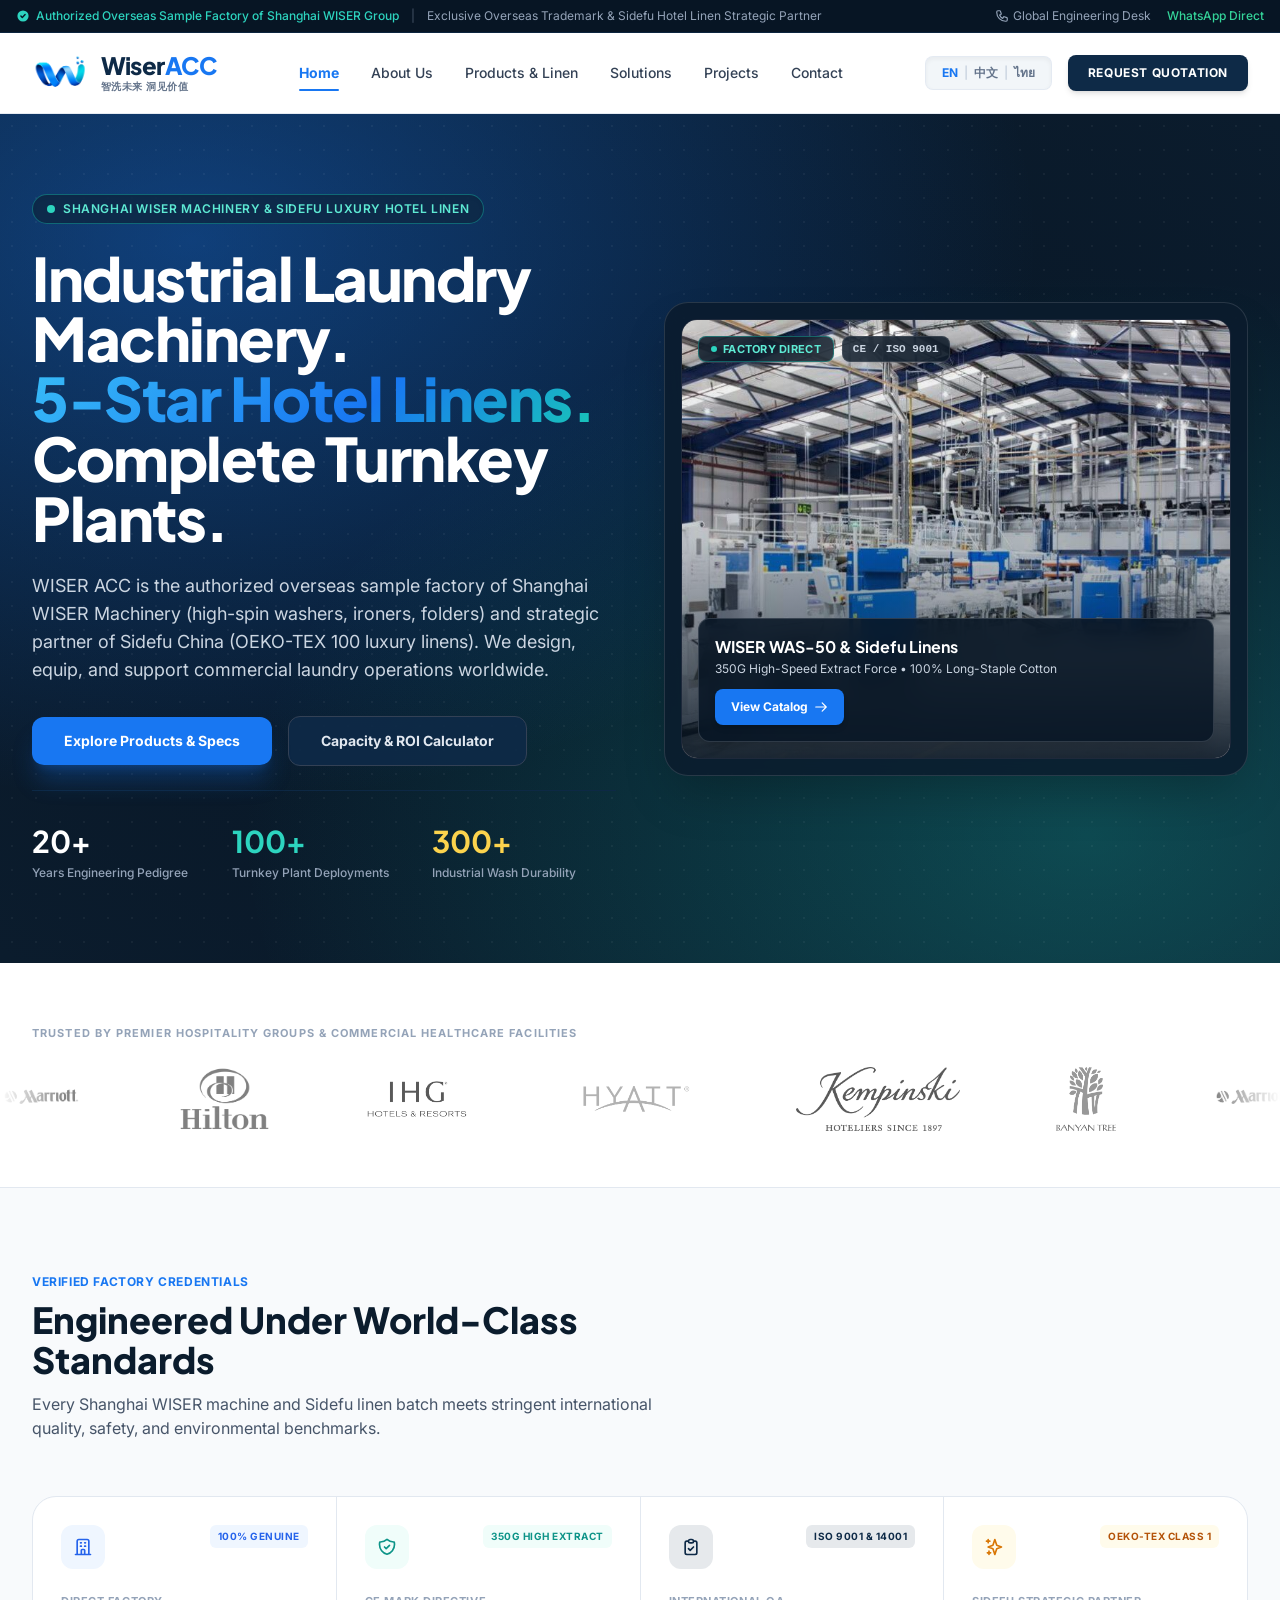
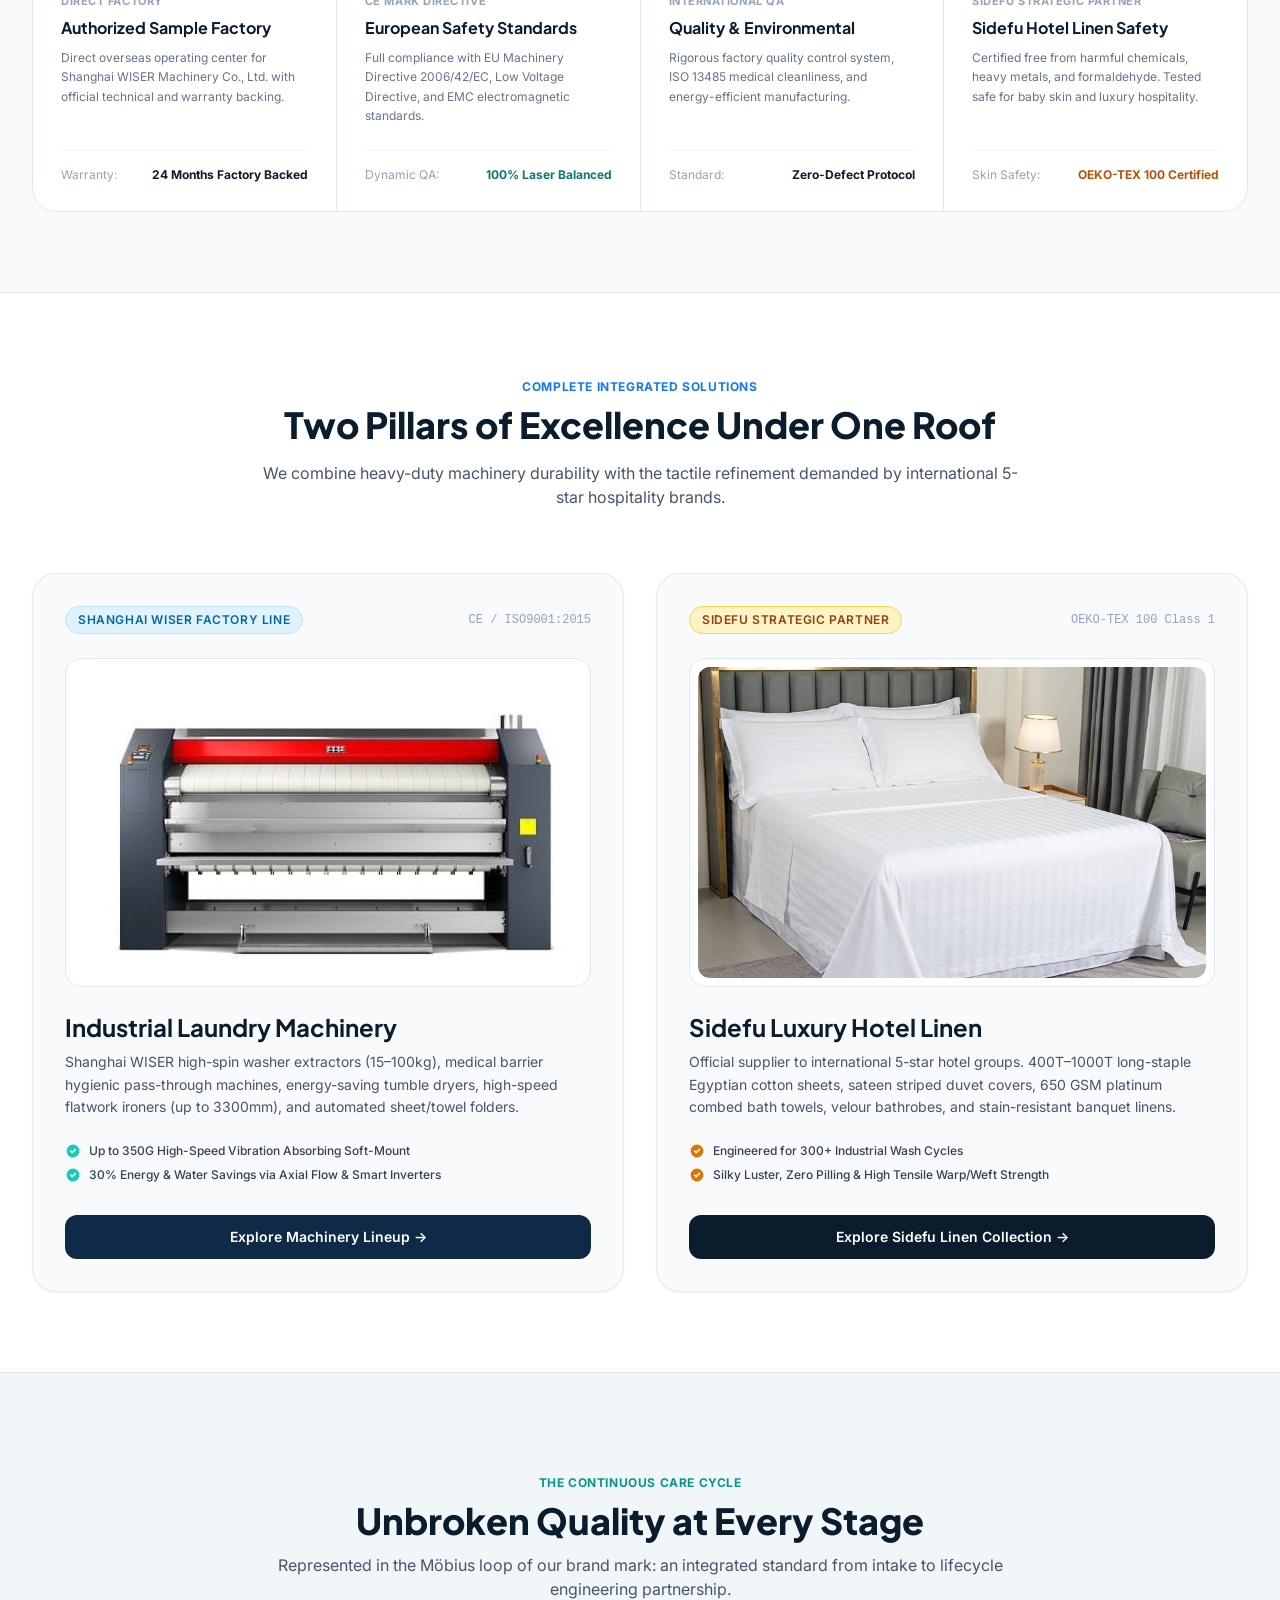
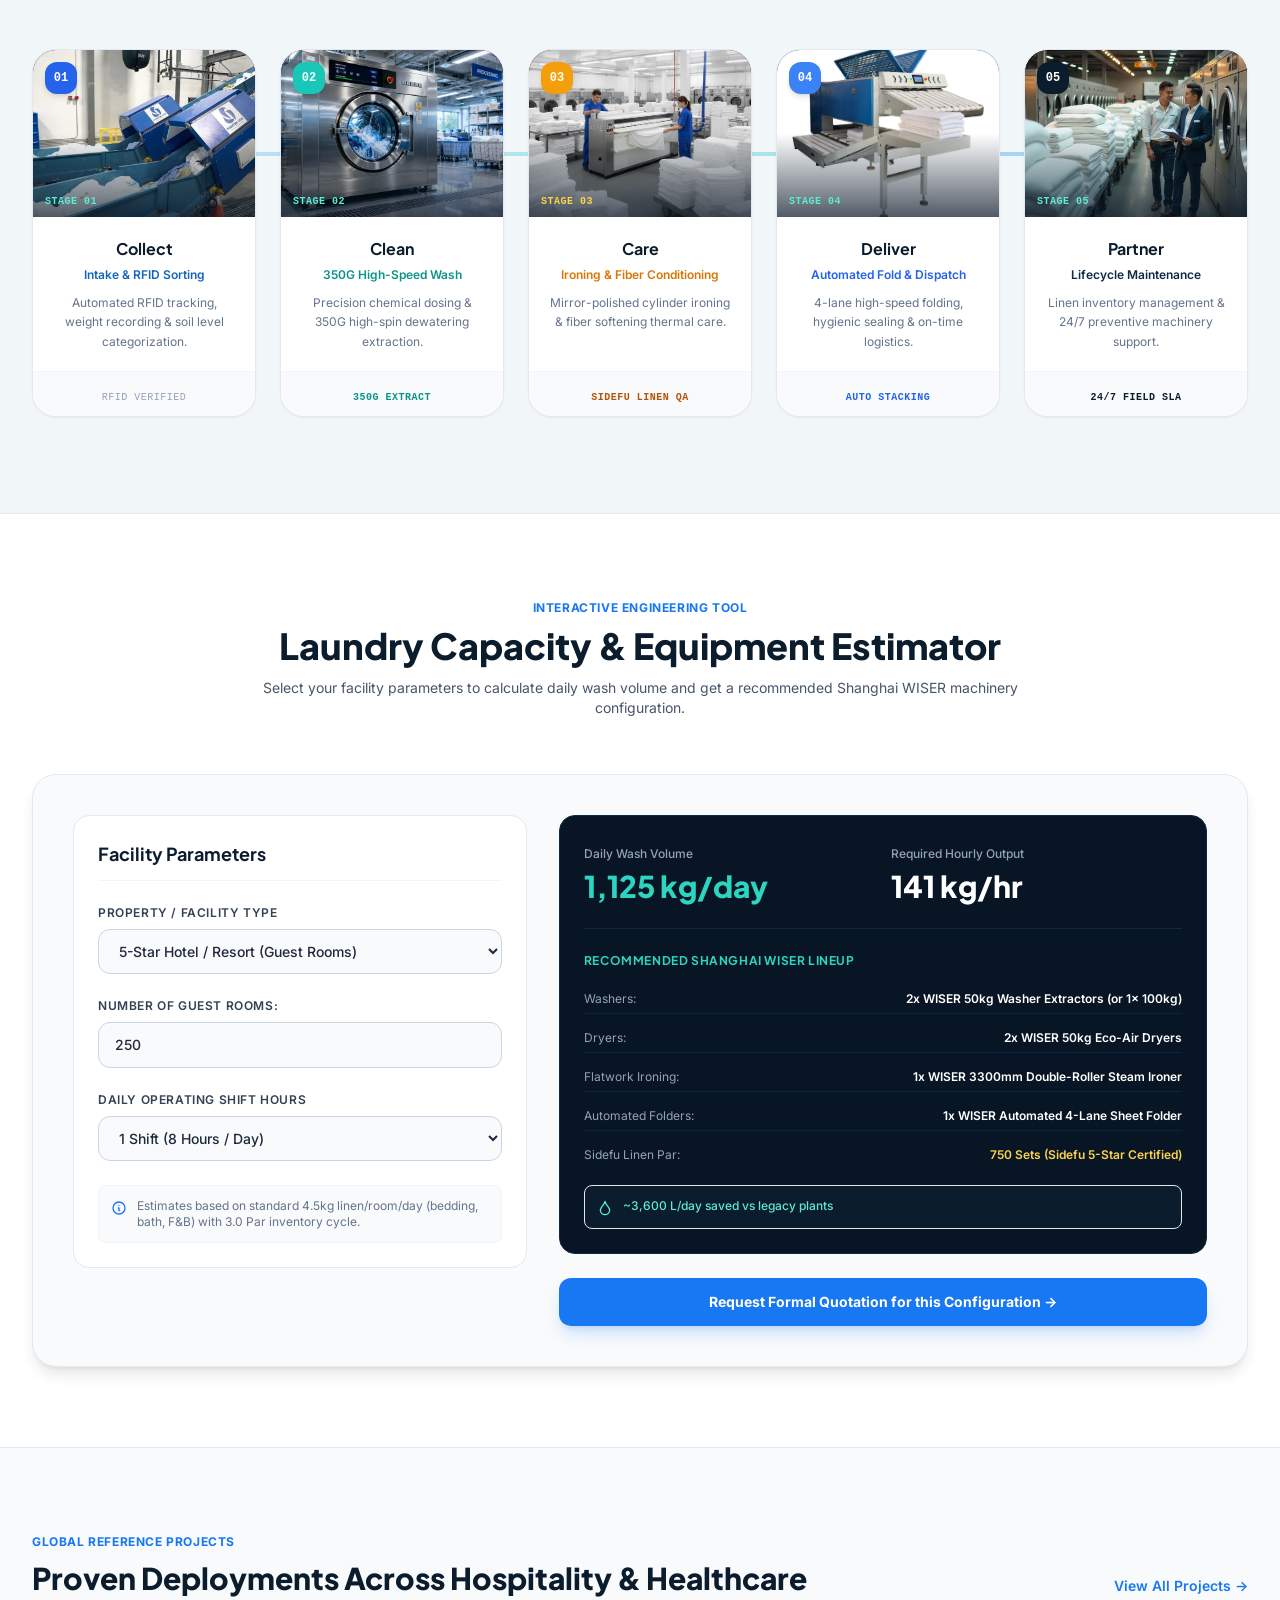
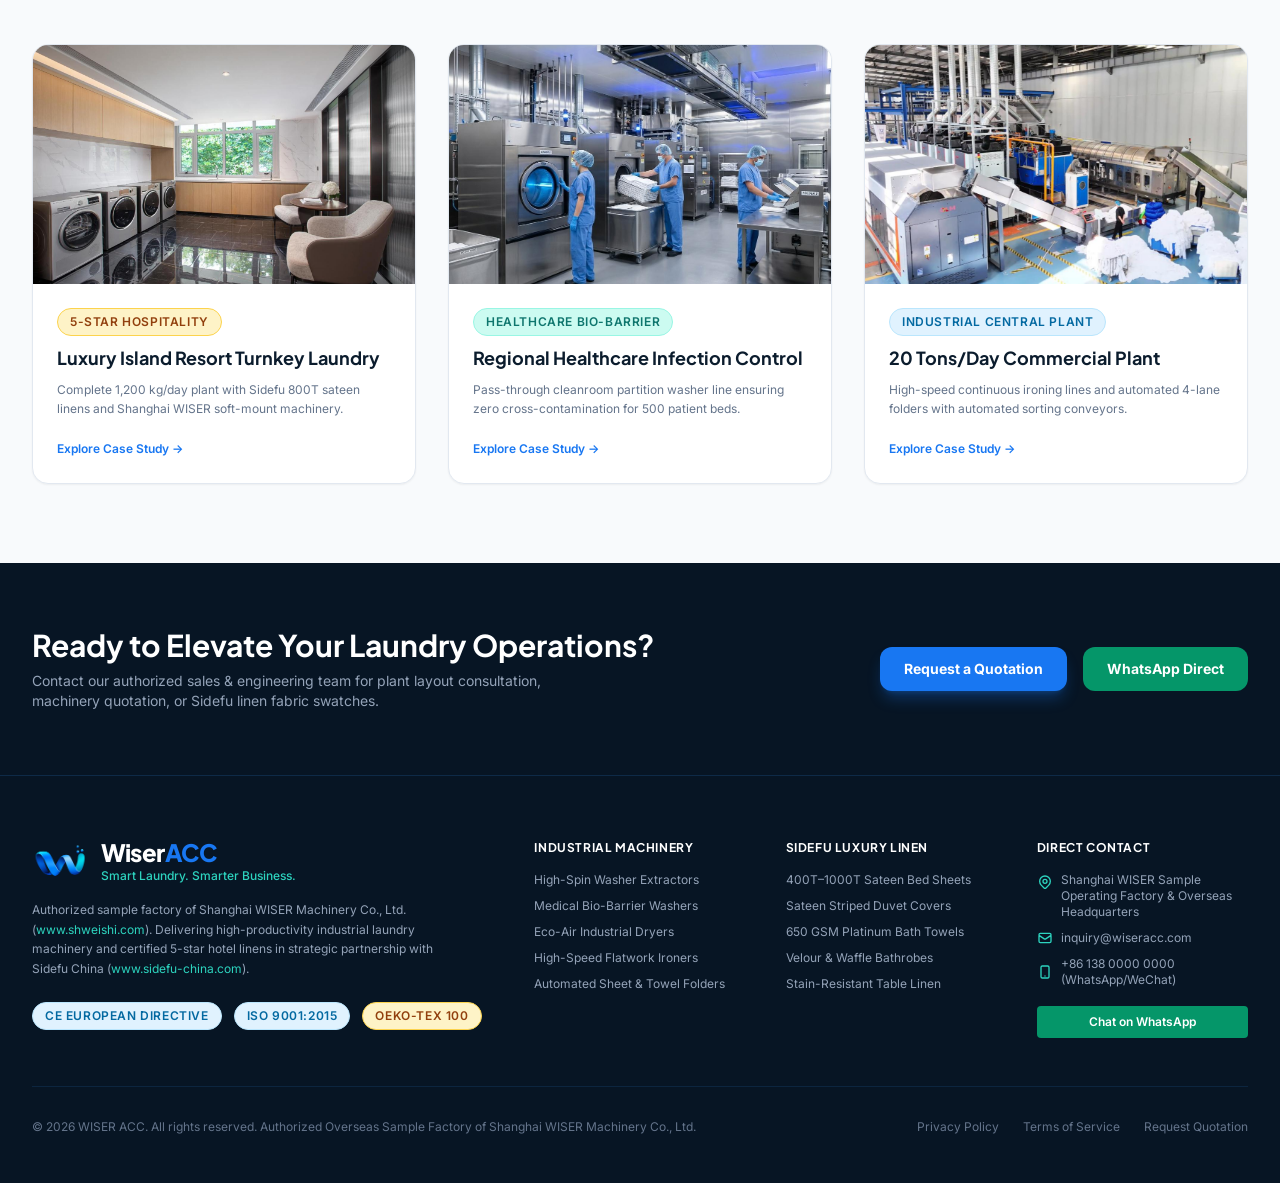
==== index.html @ 60522831 "feat: add complete multilingual translations (EN, ZH, TH) for Two Pillars of Excellence section" ====
<!DOCTYPE html>
<html lang="en" class="scroll-smooth">
<head>
  <meta charset="UTF-8">
  <meta name="viewport" content="width=device-width, initial-scale=1.0">
  <title>WISER ACC — Industrial Laundry Machinery & 5-Star Sidefu Hotel Linens</title>
  <meta name="description" content="WISER ACC is the authorized overseas sample factory of Shanghai WISER heavy-duty machinery and certified partner of Sidefu 5-star hotel linens. Turnkey plant design, OPL, and lifecycle engineering.">
  <link rel="canonical" href="https://wiseracc.com/">
  <link rel="alternate" hreflang="x-default" href="https://wiseracc.com/" />
  <link rel="alternate" hreflang="en" href="https://wiseracc.com/?lang=en" />
  <link rel="alternate" hreflang="zh" href="https://wiseracc.com/?lang=zh" />
  <link rel="alternate" hreflang="th" href="https://wiseracc.com/?lang=th" />
  <link rel="icon" type="image/png" href="assets/branding/logo-icon.png">
  
  <!-- Open Graph / Meta -->
  <meta property="og:title" content="WISER ACC — Industrial Laundry Machinery & 5-Star Sidefu Hotel Linens">
  <meta property="og:description" content="Authorized overseas sample factory of Shanghai WISER heavy-duty laundry machinery and certified partner of Sidefu 5-star hotel linens.">
  <meta property="og:image" content="assets/branding/logo.png">
  <meta property="og:type" content="website">
  <meta property="og:url" content="https://wiseracc.com/">

  <!-- JSON-LD Structured Data Schema -->
  <script type="application/ld+json">
  {
    "@context": "https://schema.org",
    "@graph": [
      {
        "@type": "Organization",
        "@id": "https://wiseracc.com/#organization",
        "name": "WISER ACC",
        "url": "https://wiseracc.com/",
        "logo": "https://wiseracc.com/assets/branding/logo.png",
        "description": "Authorized overseas sample factory of Shanghai WISER industrial laundry machinery and certified partner for Sidefu 5-star hotel linens.",
        "brand": [
          {
            "@type": "Brand",
            "name": "Shanghai WISER Machinery",
            "url": "http://www.shweishi.com"
          },
          {
            "@type": "Brand",
            "name": "Sidefu Hotel Linen",
            "url": "https://www.sidefu-china.com"
          }
        ],
        "contactPoint": {
          "@type": "ContactPoint",
          "telephone": "+86-138-0000-0000",
          "contactType": "Sales & Engineering Support",
          "email": "inquiry@wiseracc.com"
        }
      },
      {
        "@type": "WebSite",
        "@id": "https://wiseracc.com/#website",
        "url": "https://wiseracc.com/",
        "name": "WISER ACC",
        "publisher": {
          "@id": "https://wiseracc.com/#organization"
        }
      }
    ]
  }
  </script>

  <!-- Google Fonts Preconnect & Stylesheet -->
  <link rel="preconnect" href="https://fonts.googleapis.com">
  <link rel="preconnect" href="https://fonts.gstatic.com" crossorigin>
  <link href="https://fonts.googleapis.com/css2?family=Inter:wght@300;400;500;600;700&family=Plus+Jakarta+Sans:wght@500;600;700;800&display=swap" rel="stylesheet">

  <!-- Production Compiled Tailwind CSS & Custom Styles -->
  <link rel="stylesheet" href="assets/css/tailwind.min.css?v=2">
  <link rel="stylesheet" href="assets/css/style.css?v=2">
</head>
<body class="bg-slate-50 text-slate-900 font-body antialiased flex flex-col min-h-screen">

  <!-- Top Trust & Authorization Banner -->
  <div class="bg-navy-950 text-slate-300 text-xs py-2 px-4 border-b border-navy-800/80">
    <div class="max-w-7xl mx-auto flex flex-wrap justify-between items-center gap-2">
      <div class="flex items-center gap-3">
        <span class="inline-flex items-center gap-1.5 text-teal-400 font-medium">
          <svg class="w-3.5 h-3.5" fill="currentColor" viewBox="0 0 20 20"><path fill-rule="evenodd" d="M10 18a8 8 0 100-16 8 8 0 000 16zm3.707-9.293a1 1 0 00-1.414-1.414L9 10.586 7.707 9.293a1 1 0 00-1.414 1.414l2 2a1 1 0 001.414 0l4-4z" clip-rule="evenodd"/></svg>
          <span data-i18n="topBanner.auth">Authorized Overseas Sample Factory of Shanghai WISER Group</span>
        </span>
        <span class="hidden md:inline text-slate-600">|</span>
        <span class="hidden md:inline text-slate-400"><span data-i18n="topBanner.partner">Exclusive Overseas Trademark &amp; Sidefu Hotel Linen Strategic Partner</span></span>
      </div>
      <div class="flex items-center gap-4 text-slate-400">
        <a href="tel:+8613800000000" class="hover:text-teal-400 transition-colors flex items-center gap-1">
          <svg class="w-3.5 h-3.5" fill="none" stroke="currentColor" viewBox="0 0 24 24"><path stroke-linecap="round" stroke-linejoin="round" stroke-width="2" d="M3 5a2 2 0 012-2h3.28a1 1 0 01.948.684l1.498 4.493a1 1 0 01-.502 1.21l-2.257 1.13a11.042 11.042 0 005.516 5.516l1.13-2.257a1 1 0 011.21-.502l4.493 1.498a1 1 0 01.684.949V19a2 2 0 01-2 2h-1C9.716 21 3 14.284 3 6V5z"/></svg>
          <span data-i18n="topBanner.engineeringDesk">Global Engineering Desk</span>
        </a>
        <a href="javascript:void(0)" onclick="openWhatsAppQuote()" class="hover:text-emerald-400 transition-colors font-medium flex items-center gap-1 text-emerald-400">
          <span data-i18n="topBanner.whatsAppDirect">WhatsApp Direct</span>
        </a>
      </div>
    </div>
  </div>

  <!-- Main Navigation Bar -->
  <header id="main-header" class="sticky top-0 z-40 transition-all duration-300 glass-nav">
    <div class="max-w-7xl mx-auto px-4 sm:px-6 lg:px-8">
      <div class="flex justify-between items-center h-20">
        <!-- Logo -->
        <a href="index.html" class="flex items-center gap-3 group">
          <img src="assets/branding/logo-icon.png" alt="WISER ACC Logo Mark" decoding="async" class="h-10 w-auto transform group-hover:scale-105 transition-transform" />
          <div class="flex flex-col">
            <span class="font-display font-extrabold text-2xl tracking-tight text-navy-800 leading-none">Wiser<span class="text-ocean-500">ACC</span></span>
            <span class="text-[10px] tracking-wider uppercase text-slate-500 font-semibold mt-0.5">智洗未来 洞见价值</span>
          </div>
        </a>

        <!-- Desktop Menu -->
        <nav class="hidden md:flex items-center gap-8 text-sm font-medium text-slate-700">
          <a href="index.html" data-i18n="nav.home" class="nav-link transition-colors hover:text-ocean-500 text-ocean-500 font-bold">Home</a>
          <a href="about.html" data-i18n="nav.about" class="nav-link transition-colors hover:text-ocean-500">About Us</a>
          <a href="products.html" data-i18n="nav.products" class="nav-link transition-colors hover:text-ocean-500">Products &amp; Linen</a>
          <a href="solutions.html" data-i18n="nav.solutions" class="nav-link transition-colors hover:text-ocean-500">Solutions</a>
          <a href="projects.html" data-i18n="nav.projects" class="nav-link transition-colors hover:text-ocean-500">Projects</a>
          <a href="contact.html" data-i18n="nav.contact" class="nav-link transition-colors hover:text-ocean-500">Contact</a>
        </nav>

        <!-- Language Switcher & CTA Action -->
        <div class="hidden lg:flex items-center gap-4">
          <!-- Clean Language Switcher: EN | 中文 | ไทย -->
          <div class="inline-flex items-center text-xs font-semibold bg-slate-100/90 rounded-lg px-2.5 py-1.5 border border-slate-200/80 shadow-inner">
            <button type="button" class="lang-btn px-1.5 py-0.5 rounded transition-colors text-ocean-500 font-bold active-lang" data-lang="en">EN</button>
            <span class="text-slate-300">|</span>
            <button type="button" class="lang-btn px-1.5 py-0.5 rounded transition-colors text-slate-500 hover:text-slate-900" data-lang="zh">中文</button>
            <span class="text-slate-300">|</span>
            <button type="button" class="lang-btn px-1.5 py-0.5 rounded transition-colors text-slate-500 hover:text-slate-900" data-lang="th">ไทย</button>
          </div>

          <a href="contact.html" data-i18n="nav.getQuotation" class="py-2.5 px-5 bg-navy-800 hover:bg-ocean-500 text-white rounded-lg text-xs font-bold uppercase tracking-wider shadow-md hover:shadow-lg transition-all duration-200">
            Request Quotation
          </a>
        </div>

        <!-- Mobile Menu Hamburger Button -->
        <button id="mobile-menu-btn" class="md:hidden p-2 rounded-lg text-slate-700 hover:bg-slate-100" aria-label="Open navigation menu" aria-expanded="false" aria-controls="mobile-menu">
          <svg class="w-6 h-6" fill="none" stroke="currentColor" viewBox="0 0 24 24"><path stroke-linecap="round" stroke-linejoin="round" stroke-width="2" d="M4 6h16M4 12h16M4 18h16"/></svg>
        </button>
      </div>
    </div>

    <!-- Mobile Drawer Menu -->
    <div id="mobile-menu" class="hidden md:hidden bg-white border-b border-slate-200 px-4 pt-3 pb-6 space-y-3 shadow-xl">
      <!-- Mobile Language Switcher -->
      <div class="flex items-center justify-between pb-3 border-b border-slate-100">
        <span class="text-xs font-semibold text-slate-500">Language / 语言 / ภาษา</span>
        <div class="inline-flex items-center text-xs font-semibold bg-slate-100 rounded-lg px-2.5 py-1 border border-slate-200">
          <button type="button" class="lang-btn px-1.5 py-0.5 text-ocean-500 font-bold active-lang" data-lang="en">EN</button>
          <span class="text-slate-300">|</span>
          <button type="button" class="lang-btn px-1.5 py-0.5 text-slate-500 hover:text-slate-900" data-lang="zh">中文</button>
          <span class="text-slate-300">|</span>
          <button type="button" class="lang-btn px-1.5 py-0.5 text-slate-500 hover:text-slate-900" data-lang="th">ไทย</button>
        </div>
      </div>

      <a href="index.html" data-i18n="nav.home" class="block py-2 text-base font-medium text-ocean-500 font-bold">Home</a>
      <a href="about.html" data-i18n="nav.about" class="block py-2 text-base font-medium text-slate-800 hover:text-ocean-500">About Us</a>
      <a href="products.html" data-i18n="nav.products" class="block py-2 text-base font-medium text-slate-800 hover:text-ocean-500">Products &amp; Linen</a>
      <a href="solutions.html" data-i18n="nav.solutions" class="block py-2 text-base font-medium text-slate-800 hover:text-ocean-500">Solutions</a>
      <a href="projects.html" data-i18n="nav.projects" class="block py-2 text-base font-medium text-slate-800 hover:text-ocean-500">Projects</a>
      <a href="contact.html" data-i18n="nav.contact" class="block py-2 text-base font-medium text-slate-800 hover:text-ocean-500">Contact</a>
      <div class="pt-4 border-t border-slate-100">
        <a href="contact.html" data-i18n="nav.instantQuote" class="block text-center w-full py-3 bg-ocean-500 text-white font-semibold rounded-lg text-sm">
          Get Instant Quotation
        </a>
      </div>
    </div>
  </header>

  <!-- HERO SECTION: 3-Second Brand Clarity & Value Proposition -->
  <section class="relative hero-mesh text-white overflow-hidden py-20 lg:py-26">
    <div class="absolute inset-0 hero-pattern opacity-60"></div>
    <div class="max-w-7xl mx-auto px-4 sm:px-6 lg:px-8 relative z-10">
      <div class="grid lg:grid-cols-12 gap-12 items-center">
        
        <!-- Left Content Column -->
        <div class="lg:col-span-6 space-y-6">
          <div class="inline-flex items-center gap-2 px-3.5 py-1.5 rounded-full bg-navy-800/90 border border-teal-500/40 text-teal-300 text-xs font-semibold tracking-wider uppercase shadow-inner">
            <span class="w-2 h-2 rounded-full bg-teal-400 animate-pulse"></span>
            <span data-i18n="hero.badge">Shanghai WISER Machinery &amp; Sidefu Luxury Hotel Linen</span>
          </div>
          
          <h1 class="font-display font-extrabold text-4xl sm:text-5xl lg:text-6xl tracking-tight leading-[1.12]">
            <span data-i18n="hero.titleLine1">Industrial Laundry Machinery.</span> <br/>
            <span class="blue-gradient-text" data-i18n="hero.titleLine2">5-Star Hotel Linens.</span> <br/>
            <span data-i18n="hero.titleLine3">Complete Turnkey Plants.</span>
          </h1>

          <p class="text-base sm:text-lg text-slate-300 max-w-2xl leading-relaxed" data-i18n="hero.description">
            We run <strong class="text-white">Shanghai WISER's</strong> authorized overseas sample factory — the same high-spin washers, ironers and folders coming off their production line — and work directly with <strong class="text-white">Sidefu China</strong> on the linens that dress the rooms above them. One team, one point of contact, from the machine room to the guest floor.
          </p>

          <!-- CTAs -->
          <div class="flex flex-wrap items-center gap-4 pt-2">
            <a href="products.html" data-i18n="hero.ctaExplore" class="py-3.5 px-8 bg-ocean-500 hover:bg-ocean-600 text-white font-bold rounded-xl text-sm shadow-xl shadow-ocean-500/25 transition-all transform hover:-translate-y-0.5">
              Explore Products &amp; Specs
            </a>
            <a href="#calculator-section" data-i18n="hero.ctaCalculator" class="py-3.5 px-8 bg-navy-800/90 hover:bg-navy-800 text-slate-200 border border-slate-700 font-bold rounded-xl text-sm transition-all hover:border-slate-500">
              Capacity &amp; ROI Calculator
            </a>
          </div>

          <!-- Verified Key Stats Grid -->
          <div class="grid grid-cols-3 gap-4 pt-8 border-t border-navy-800/90">
            <div>
              <span class="block font-display font-bold text-2xl lg:text-3xl text-white">20+</span>
              <span class="text-xs text-slate-400 font-medium" data-i18n="hero.statYears">Years Engineering Pedigree</span>
            </div>
            <div>
              <span class="block font-display font-bold text-2xl lg:text-3xl text-teal-400">100+</span>
              <span class="text-xs text-slate-400 font-medium" data-i18n="hero.statDeployments">Turnkey Plant Deployments</span>
            </div>
            <div>
              <span class="block font-display font-bold text-2xl lg:text-3xl text-amber-300">300+</span>
              <span class="text-xs text-slate-400 font-medium" data-i18n="hero.statDurability">Industrial Wash Durability</span>
            </div>
          </div>
        </div>

        <!-- Hero Large Image Showcase Column -->
        <div class="lg:col-span-6 relative">
          <div class="glass-card-dark rounded-3xl p-3 sm:p-4 border border-slate-700/80 shadow-2xl relative">
            <div class="relative w-full aspect-[16/11] lg:min-h-[440px] rounded-2xl overflow-hidden bg-slate-900 border border-slate-800 group">
              <img src="assets/images/real/Hero_Images.jpg" alt="Shanghai WISER Industrial Factory Equipment" loading="eager" decoding="async" class="w-full h-full object-cover transform group-hover:scale-105 transition-transform duration-700" />
              
              <!-- Ambient Gradient Overlay -->
              <div class="absolute inset-0 bg-gradient-to-t from-navy-950/90 via-navy-950/20 to-transparent"></div>

              <!-- Top Badges Floating Over Image -->
              <div class="absolute top-4 left-4 flex items-center gap-2">
                <span class="inline-flex items-center gap-1.5 px-3 py-1 bg-navy-950/80 backdrop-blur-md border border-teal-500/40 text-teal-300 rounded-lg text-[11px] font-bold tracking-wide uppercase shadow-lg">
                  <span class="w-1.5 h-1.5 rounded-full bg-teal-400 animate-pulse"></span>
                  <span data-i18n="hero.floatingFactory">Factory Direct</span>
                </span>
                <span class="px-2.5 py-1 bg-navy-950/80 backdrop-blur-md border border-white/10 text-slate-300 rounded-lg text-[11px] font-mono font-semibold shadow-lg" data-i18n="hero.floatingCe">
                  CE / ISO 9001
                </span>
              </div>

              <!-- Bottom Info Bar Layered Inside Image Container -->
              <div class="absolute bottom-4 left-4 right-4 flex flex-wrap justify-between items-center gap-3 bg-navy-950/85 backdrop-blur-md p-4 rounded-xl border border-white/15 shadow-xl">
                <div>
                  <h3 class="text-white font-bold text-base font-display" data-i18n="hero.cardTitle">WISER WAS-50 &amp; Sidefu Linens</h3>
                  <p class="text-xs text-slate-300 mt-0.5" data-i18n="hero.cardSubtitle">350G High-Speed Extract Force • 100% Long-Staple Cotton</p>
                </div>
                <a href="products.html" class="py-2.5 px-4 bg-ocean-500 hover:bg-ocean-600 text-white rounded-lg text-xs font-bold transition-all shadow-md flex items-center gap-1.5">
                  <span data-i18n="hero.cardCta">View Catalog</span>
                  <svg class="w-3.5 h-3.5" fill="none" stroke="currentColor" viewBox="0 0 24 24"><path stroke-linecap="round" stroke-linejoin="round" stroke-width="2" d="M14 5l7 7m0 0l-7 7m7-7H3"/></svg>
                </a>
              </div>
            </div>
          </div>
        </div>

      </div>
    </div>
  </section>

  <!-- TRUST WALL: 5-STAR HOSPITALITY & COMMERCIAL CLIENTS -->
  <section class="py-14 bg-white border-b border-slate-200">
    <div class="max-w-7xl mx-auto px-4 sm:px-6 lg:px-8 mb-6">
      <span class="text-[11px] font-bold uppercase tracking-widest text-slate-400" data-i18n="trust.clientWallTitle">Trusted by Premier Hospitality Groups &amp; Commercial Healthcare Facilities</span>
    </div>

    <!-- Full-bleed infinite marquee; content is duplicated once so translateX(-50%) loops seamlessly -->
    <div class="marquee-wrap">
      <div class="marquee-track gap-24 pr-24">
        <img src="assets/trust-by-logos/1e8f3b0d56facbc72890f2f651e9bd6f.png" alt="Marriott" class="client-logo-item h-14 sm:h-16 w-auto object-contain shrink-0" loading="lazy" decoding="async" />
        <img src="assets/trust-by-logos/e49a418b9219400aaea721ef4c027ff4.png" alt="Hilton" class="client-logo-item h-14 sm:h-16 w-auto object-contain shrink-0" loading="lazy" decoding="async" />
        <img src="assets/trust-by-logos/IHG-Logo.png" alt="IHG Hotels & Resorts" class="client-logo-item h-14 sm:h-16 w-auto object-contain shrink-0" loading="lazy" decoding="async" />
        <img src="assets/trust-by-logos/7a7bfe292db4842c8f93b9f7e0fa5513.png" alt="Hyatt" class="client-logo-item h-14 sm:h-16 w-auto object-contain shrink-0" loading="lazy" decoding="async" />
        <img src="assets/trust-by-logos/ba13c4f4744b797712aa326ace02c496.png" alt="Kempinski" class="client-logo-item h-14 sm:h-16 w-auto object-contain shrink-0" loading="lazy" decoding="async" />
        <img src="assets/trust-by-logos/banyan-tree-seeklogo.png" alt="Banyan Tree" class="client-logo-item h-14 sm:h-16 w-auto object-contain shrink-0" loading="lazy" decoding="async" />
        <img src="assets/trust-by-logos/1e8f3b0d56facbc72890f2f651e9bd6f.png" alt="" aria-hidden="true" class="client-logo-item h-14 sm:h-16 w-auto object-contain shrink-0" loading="lazy" decoding="async" />
        <img src="assets/trust-by-logos/e49a418b9219400aaea721ef4c027ff4.png" alt="" aria-hidden="true" class="client-logo-item h-14 sm:h-16 w-auto object-contain shrink-0" loading="lazy" decoding="async" />
        <img src="assets/trust-by-logos/IHG-Logo.png" alt="" aria-hidden="true" class="client-logo-item h-14 sm:h-16 w-auto object-contain shrink-0" loading="lazy" decoding="async" />
        <img src="assets/trust-by-logos/7a7bfe292db4842c8f93b9f7e0fa5513.png" alt="" aria-hidden="true" class="client-logo-item h-14 sm:h-16 w-auto object-contain shrink-0" loading="lazy" decoding="async" />
        <img src="assets/trust-by-logos/ba13c4f4744b797712aa326ace02c496.png" alt="" aria-hidden="true" class="client-logo-item h-14 sm:h-16 w-auto object-contain shrink-0" loading="lazy" decoding="async" />
        <img src="assets/trust-by-logos/banyan-tree-seeklogo.png" alt="" aria-hidden="true" class="client-logo-item h-14 sm:h-16 w-auto object-contain shrink-0" loading="lazy" decoding="async" />
      </div>
    </div>
  </section>

  <!-- FACTORY AUTHORIZATION & VERIFIED CERTIFICATIONS SECTION -->
  <section class="py-20 bg-slate-50 border-b border-slate-200">
    <div class="max-w-7xl mx-auto px-4 sm:px-6 lg:px-8">
      <div class="max-w-2xl mb-14 reveal">
        <span class="text-xs font-bold uppercase tracking-wider text-ocean-500" data-i18n="trust.credentialsTag">Verified Factory Credentials</span>
        <h2 class="text-3xl sm:text-4xl font-extrabold text-navy-900 mt-2 font-display" data-i18n="trust.credentialsTitle">Engineered Under World-Class Standards</h2>
        <p class="text-slate-600 mt-3 text-base" data-i18n="trust.credentialsDesc">Every Shanghai WISER machine and Sidefu linen batch meets stringent international quality, safety, and environmental benchmarks.</p>
      </div>

      <!-- Certification Datasheet Grid: hairline dividers instead of stacked card shadows -->
      <div class="grid sm:grid-cols-2 lg:grid-cols-4 gap-px bg-slate-200 border border-slate-200 rounded-3xl overflow-hidden reveal">

        <!-- Card 1: Authorized Sample Factory -->
        <div class="group bg-white p-7 hover:bg-white transition-colors flex flex-col">
          <div class="flex items-start justify-between mb-6">
            <div class="w-11 h-11 rounded-xl bg-blue-50 text-blue-600 flex items-center justify-center">
              <svg class="w-5 h-5" fill="none" stroke="currentColor" viewBox="0 0 24 24"><path stroke-linecap="round" stroke-linejoin="round" stroke-width="2" d="M19 21V5a2 2 0 00-2-2H7a2 2 0 00-2 2v16m14 0h2m-2 0h-5m-9 0H3m2 0h5M9 7h1m-1 4h1m4-4h1m-1 4h1m-5 10v-5a1 1 0 011-1h2a1 1 0 011 1v5m-4 0h4"/></svg>
            </div>
            <span class="text-[10px] font-bold uppercase tracking-wider text-blue-600 bg-blue-50 px-2 py-1 rounded-md" data-i18n="trust.card1Metric">100% Genuine</span>
          </div>
          <span class="text-[11px] font-bold uppercase tracking-wider text-slate-400 block mb-1.5" data-i18n="trust.card1Tag">Direct Factory</span>
          <h4 class="text-base font-bold text-navy-900 font-display mb-2" data-i18n="trust.card1Title">Authorized Sample Factory</h4>
          <p class="text-xs text-slate-500 leading-relaxed flex-1" data-i18n="trust.card1Desc"><span data-i18n="trust.card1Desc">Direct overseas operating center for Shanghai WISER Machinery Co., Ltd. with official technical and warranty backing.</span></p>
          <div class="mt-6 pt-4 border-t border-slate-100 flex items-center justify-between text-xs">
            <span class="text-slate-400" data-i18n="trust.card1FootLabel">Warranty:</span>
            <span class="font-bold text-navy-900" data-i18n="trust.card1FootVal">24 Months Factory Backed</span>
          </div>
        </div>

        <!-- Card 2: CE European Directive -->
        <div class="group bg-white p-7 hover:bg-white transition-colors flex flex-col">
          <div class="flex items-start justify-between mb-6">
            <div class="w-11 h-11 rounded-xl bg-teal-50 text-teal-600 flex items-center justify-center">
              <svg class="w-5 h-5" fill="none" stroke="currentColor" viewBox="0 0 24 24"><path stroke-linecap="round" stroke-linejoin="round" stroke-width="2" d="M9 12l2 2 4-4m5.618-4.016A11.955 11.955 0 0112 2.944a11.955 11.955 0 01-8.618 3.04A12.02 12.02 0 003 9c0 5.591 3.824 10.29 9 11.622 5.176-1.332 9-6.03 9-11.622 0-1.042-.133-2.052-.382-3.016z"/></svg>
            </div>
            <span class="text-[10px] font-bold uppercase tracking-wider text-teal-600 bg-teal-50 px-2 py-1 rounded-md" data-i18n="trust.card2Metric">350G High Extract</span>
          </div>
          <span class="text-[11px] font-bold uppercase tracking-wider text-slate-400 block mb-1.5" data-i18n="trust.card2Tag">CE Mark Directive</span>
          <h4 class="text-base font-bold text-navy-900 font-display mb-2" data-i18n="trust.card2Title">European Safety Standards</h4>
          <p class="text-xs text-slate-500 leading-relaxed flex-1" data-i18n="trust.card2Desc"><span data-i18n="trust.card2Desc">Full compliance with EU Machinery Directive 2006/42/EC, Low Voltage Directive, and EMC electromagnetic standards.</span></p>
          <div class="mt-6 pt-4 border-t border-slate-100 flex items-center justify-between text-xs">
            <span class="text-slate-400" data-i18n="trust.card2FootLabel">Dynamic QA:</span>
            <span class="font-bold text-teal-700" data-i18n="trust.card2FootVal">100% Laser Balanced</span>
          </div>
        </div>

        <!-- Card 3: ISO 9001 & 14001 -->
        <div class="group bg-white p-7 hover:bg-white transition-colors flex flex-col">
          <div class="flex items-start justify-between mb-6">
            <div class="w-11 h-11 rounded-xl bg-navy-800/10 text-navy-800 flex items-center justify-center">
              <svg class="w-5 h-5" fill="none" stroke="currentColor" viewBox="0 0 24 24"><path stroke-linecap="round" stroke-linejoin="round" stroke-width="2" d="M9 5H7a2 2 0 00-2 2v12a2 2 0 002 2h10a2 2 0 002-2V7a2 2 0 00-2-2h-2M9 5a2 2 0 002 2h2a2 2 0 002-2M9 5a2 2 0 012-2h2a2 2 0 012 2m-6 9l2 2 4-4"/></svg>
            </div>
            <span class="text-[10px] font-bold uppercase tracking-wider text-navy-800 bg-navy-800/10 px-2 py-1 rounded-md" data-i18n="trust.card3Metric">ISO 9001 &amp; 14001</span>
          </div>
          <span class="text-[11px] font-bold uppercase tracking-wider text-slate-400 block mb-1.5" data-i18n="trust.card3Tag">International QA</span>
          <h4 class="text-base font-bold text-navy-900 font-display mb-2" data-i18n="trust.card3Title">Quality &amp; Environmental</h4>
          <p class="text-xs text-slate-500 leading-relaxed flex-1" data-i18n="trust.card3Desc"><span data-i18n="trust.card3Desc">Rigorous factory quality control system, ISO 13485 medical cleanliness, and energy-efficient manufacturing.</span></p>
          <div class="mt-6 pt-4 border-t border-slate-100 flex items-center justify-between text-xs">
            <span class="text-slate-400" data-i18n="trust.card3FootLabel">Standard:</span>
            <span class="font-bold text-navy-900" data-i18n="trust.card3FootVal">Zero-Defect Protocol</span>
          </div>
        </div>

        <!-- Card 4: OEKO-TEX Standard 100 -->
        <div class="group bg-white p-7 hover:bg-white transition-colors flex flex-col">
          <div class="flex items-start justify-between mb-6">
            <div class="w-11 h-11 rounded-xl bg-amber-50 text-amber-600 flex items-center justify-center">
              <svg class="w-5 h-5" fill="none" stroke="currentColor" viewBox="0 0 24 24"><path stroke-linecap="round" stroke-linejoin="round" stroke-width="2" d="M5 3v4M3 5h4M6 17v4m-2-2h4m5-16l2.286 6.857L21 12l-5.714 2.143L13 21l-2.286-6.857L5 12l5.714-2.143L13 3z"/></svg>
            </div>
            <span class="text-[10px] font-bold uppercase tracking-wider text-amber-700 bg-amber-50 px-2 py-1 rounded-md" data-i18n="trust.card4Metric">OEKO-TEX Class 1</span>
          </div>
          <span class="text-[11px] font-bold uppercase tracking-wider text-slate-400 block mb-1.5" data-i18n="trust.card4Tag">Sidefu Strategic Partner</span>
          <h4 class="text-base font-bold text-navy-900 font-display mb-2" data-i18n="trust.card4Title">Sidefu Hotel Linen Safety</h4>
          <p class="text-xs text-slate-500 leading-relaxed flex-1" data-i18n="trust.card4Desc"><span data-i18n="trust.card4Desc">Certified free from harmful chemicals, heavy metals, and formaldehyde. Tested safe for baby skin and luxury hospitality.</span></p>
          <div class="mt-6 pt-4 border-t border-slate-100 flex items-center justify-between text-xs">
            <span class="text-slate-400" data-i18n="trust.card4FootLabel">Skin Safety:</span>
            <span class="font-bold text-amber-700" data-i18n="trust.card4FootVal">OEKO-TEX 100 Certified</span>
          </div>
        </div>

      </div>
    </div>
  </section>

    <!-- DUAL DIVISION SHOWCASE SECTION -->
  <section class="py-20 bg-white border-b border-slate-200">
    <div class="max-w-7xl mx-auto px-4 sm:px-6 lg:px-8">
      <div class="text-center max-w-3xl mx-auto mb-16 reveal">
        <span class="text-xs font-bold uppercase tracking-wider text-ocean-500" data-i18n="pillars.tag">Complete Integrated Solutions</span>
        <h2 class="text-3xl sm:text-4xl font-extrabold text-navy-900 mt-2 font-display" data-i18n="pillars.title">Two Pillars of Excellence Under One Roof</h2>
        <p class="text-slate-600 mt-4 text-base" data-i18n="pillars.desc">We combine heavy-duty machinery durability with the tactile refinement demanded by international 5-star hospitality brands.</p>
      </div>

      <div class="grid md:grid-cols-2 gap-8">
        <!-- Division 1: Shanghai WISER Machinery -->
        <div class="bg-slate-50 rounded-3xl p-8 border border-slate-200/80 hover:border-ocean-500/50 transition-all duration-300 shadow-sm hover:shadow-xl reveal flex flex-col justify-between">
          <div>
            <div class="flex items-center justify-between mb-6">
              <span class="tech-badge" data-i18n="pillars.card1Badge">Shanghai WISER Factory Line</span>
              <span class="text-xs font-mono text-slate-400" data-i18n="pillars.card1Standard">CE / ISO9001:2015</span>
            </div>
            <div class="aspect-[16/10] rounded-2xl bg-white p-2 border border-slate-200 flex items-center justify-center mb-6 overflow-hidden">
              <img src="assets/images/machinery/flatwork-ironer.jpg" alt="Shanghai WISER Flatwork Ironer" loading="lazy" decoding="async" class="w-full h-full object-cover rounded-xl" />
            </div>
            <h3 class="text-2xl font-bold text-navy-900 mb-2 font-display" data-i18n="pillars.card1Title">Industrial Laundry Machinery</h3>
            <p class="text-sm text-slate-600 mb-6 leading-relaxed" data-i18n="pillars.card1Desc">
              Shanghai WISER high-spin washer extractors (15–100kg), medical barrier hygienic pass-through machines, energy-saving tumble dryers, high-speed flatwork ironers (up to 3300mm), and automated sheet/towel folders.
            </p>
            <ul class="space-y-2 text-xs text-slate-700 font-medium mb-8">
              <li class="flex items-center gap-2">
                <svg class="w-4 h-4 text-teal-500 shrink-0" fill="currentColor" viewBox="0 0 20 20"><path fill-rule="evenodd" d="M10 18a8 8 0 100-16 8 8 0 000 16zm3.707-9.293a1 1 0 00-1.414-1.414L9 10.586 7.707 9.293a1 1 0 00-1.414 1.414l2 2a1 1 0 001.414 0l4-4z" clip-rule="evenodd"/></svg>
                <span data-i18n="pillars.card1Point1">Up to 350G High-Speed Vibration Absorbing Soft-Mount</span>
              </li>
              <li class="flex items-center gap-2">
                <svg class="w-4 h-4 text-teal-500 shrink-0" fill="currentColor" viewBox="0 0 20 20"><path fill-rule="evenodd" d="M10 18a8 8 0 100-16 8 8 0 000 16zm3.707-9.293a1 1 0 00-1.414-1.414L9 10.586 7.707 9.293a1 1 0 00-1.414 1.414l2 2a1 1 0 001.414 0l4-4z" clip-rule="evenodd"/></svg>
                <span data-i18n="pillars.card1Point2">30% Energy &amp; Water Savings via Axial Flow &amp; Smart Inverters</span>
              </li>
            </ul>
          </div>
          <a href="products.html?cat=machinery" data-i18n="pillars.card1Cta" class="w-full py-3 px-6 bg-navy-800 hover:bg-ocean-500 text-white text-center font-semibold rounded-xl text-sm transition-colors">
            Explore Machinery Lineup &rarr;
          </a>
        </div>

        <!-- Division 2: Sidefu Luxury Hotel Linen -->
        <div class="bg-slate-50 rounded-3xl p-8 border border-slate-200/80 hover:border-amber-400/50 transition-all duration-300 shadow-sm hover:shadow-xl reveal delay-100 flex flex-col justify-between">
          <div>
            <div class="flex items-center justify-between mb-6">
              <span class="luxury-badge" data-i18n="pillars.card2Badge">Sidefu Strategic Partner</span>
              <span class="text-xs font-mono text-slate-400" data-i18n="pillars.card2Standard">OEKO-TEX 100 Class 1</span>
            </div>
            <div class="aspect-[16/10] rounded-2xl bg-white p-2 border border-slate-200 flex items-center justify-center mb-6 overflow-hidden">
              <img src="assets/images/linen/bed-sheet.jpg" alt="Sidefu Luxury Bed Linen" loading="lazy" decoding="async" class="w-full h-full object-cover rounded-xl" />
            </div>
            <h3 class="text-2xl font-bold text-navy-900 mb-2 font-display" data-i18n="pillars.card2Title">Sidefu Luxury Hotel Linen</h3>
            <p class="text-sm text-slate-600 mb-6 leading-relaxed" data-i18n="pillars.card2Desc">
              Official supplier to international 5-star hotel groups. 400T–1000T long-staple Egyptian cotton sheets, sateen striped duvet covers, 650 GSM platinum combed bath towels, velour bathrobes, and stain-resistant banquet linens.
            </p>
            <ul class="space-y-2 text-xs text-slate-700 font-medium mb-8">
              <li class="flex items-center gap-2">
                <svg class="w-4 h-4 text-amber-600 shrink-0" fill="currentColor" viewBox="0 0 20 20"><path fill-rule="evenodd" d="M10 18a8 8 0 100-16 8 8 0 000 16zm3.707-9.293a1 1 0 00-1.414-1.414L9 10.586 7.707 9.293a1 1 0 00-1.414 1.414l2 2a1 1 0 001.414 0l4-4z" clip-rule="evenodd"/></svg>
                <span data-i18n="pillars.card2Point1">Engineered for 300+ Industrial Wash Cycles</span>
              </li>
              <li class="flex items-center gap-2">
                <svg class="w-4 h-4 text-amber-600 shrink-0" fill="currentColor" viewBox="0 0 20 20"><path fill-rule="evenodd" d="M10 18a8 8 0 100-16 8 8 0 000 16zm3.707-9.293a1 1 0 00-1.414-1.414L9 10.586 7.707 9.293a1 1 0 00-1.414 1.414l2 2a1 1 0 001.414 0l4-4z" clip-rule="evenodd"/></svg>
                <span data-i18n="pillars.card2Point2">Silky Luster, Zero Pilling &amp; High Tensile Warp/Weft Strength</span>
              </li>
            </ul>
          </div>
          <a href="products.html?cat=linen" data-i18n="pillars.card2Cta" class="w-full py-3 px-6 bg-navy-900 hover:bg-amber-600 hover:text-white text-white text-center font-semibold rounded-xl text-sm transition-colors">
            Explore Sidefu Linen Collection &rarr;
          </a>
        </div>
      </div>
    </div>
  </section>

  <!-- 5-STEP CONTINUOUS CARE SERVICE CYCLE -->
  <section class="py-24 bg-slate-100/80 border-b border-slate-200 relative overflow-hidden">
    <div class="max-w-7xl mx-auto px-4 sm:px-6 lg:px-8 relative z-10">
      
      <!-- Section Header -->
      <div class="text-center max-w-3xl mx-auto mb-12 reveal">
        <span class="text-xs font-bold uppercase tracking-wider text-teal-600" data-i18n="cycle.tag">The Continuous Care Cycle</span>
        <h2 class="text-3xl sm:text-4xl font-extrabold text-navy-900 mt-2 font-display" data-i18n="cycle.title">Unbroken Quality at Every Stage</h2>
        <p class="text-slate-600 mt-3 text-sm sm:text-base leading-relaxed" data-i18n="cycle.desc">
          Represented in the Möbius loop of our brand mark: an integrated standard from intake to lifecycle engineering partnership.
        </p>
      </div>

      <!-- 5-Step Process Cards Grid -->
      <div class="relative mt-4">
        
        <!-- Desktop Pipeline Connector Line -->
        <div class="hidden lg:block absolute top-[28%] left-8 right-8 h-1 bg-gradient-to-r from-blue-400 via-teal-400 via-amber-400 to-ocean-500 rounded-full opacity-35 z-0"></div>

        <div class="grid grid-cols-1 sm:grid-cols-2 lg:grid-cols-5 gap-6 relative z-10">
          
          <!-- Step 1: Collect -->
          <div class="group bg-white rounded-3xl border border-slate-200 shadow-sm hover:shadow-xl transition-all duration-300 overflow-hidden flex flex-col justify-between reveal">
            <div>
              <!-- Process Image Header with Step Badge -->
              <div class="relative aspect-[4/3] overflow-hidden bg-slate-900">
                <img src="assets/images/quality/Collect.jpg" alt="Stage 1: Collect & RFID Sorting" loading="lazy" decoding="async" class="w-full h-full object-cover transform group-hover:scale-105 transition-transform duration-500" />
                <div class="absolute inset-0 bg-gradient-to-t from-navy-950/70 via-transparent to-transparent"></div>
                
                <!-- Step Number Pill -->
                <div class="absolute top-3 left-3 w-8 h-8 rounded-xl bg-blue-600 text-white font-extrabold font-mono text-xs flex items-center justify-center shadow-md">
                  01
                </div>

                <div class="absolute bottom-2 left-3 text-[10px] font-mono text-teal-300 font-bold uppercase tracking-wider">
                  STAGE 01
                </div>
              </div>

              <!-- Card Content -->
              <div class="p-5 text-center space-y-1.5">
                <h4 class="font-bold text-navy-900 text-base font-display" data-i18n="cycle.step1Name">COLLECT</h4>
                <span class="text-xs font-semibold text-ocean-600 block" data-i18n="cycle.step1Sub">Intake &amp; RFID Sorting</span>
                <p class="text-xs text-slate-500 leading-relaxed pt-1" data-i18n="cycle.step1Desc">
                  Automated RFID tracking, weight recording &amp; soil level categorization.
                </p>
              </div>
            </div>
            
            <div class="px-5 py-2.5 bg-slate-50 border-t border-slate-100 text-center">
              <span class="text-[10px] font-mono text-slate-400 uppercase tracking-wider">RFID Verified</span>
            </div>
          </div>

          <!-- Step 2: Clean -->
          <div class="group bg-white rounded-3xl border border-slate-200 shadow-sm hover:shadow-xl transition-all duration-300 overflow-hidden flex flex-col justify-between reveal delay-100">
            <div>
              <!-- Process Image Header with Step Badge -->
              <div class="relative aspect-[4/3] overflow-hidden bg-slate-900">
                <img src="assets/images/quality/Clean.jpg" alt="Stage 2: Clean & 350G Extraction" loading="lazy" decoding="async" class="w-full h-full object-cover transform group-hover:scale-105 transition-transform duration-500" />
                <div class="absolute inset-0 bg-gradient-to-t from-navy-950/70 via-transparent to-transparent"></div>
                
                <!-- Step Number Pill -->
                <div class="absolute top-3 left-3 w-8 h-8 rounded-xl bg-teal-500 text-white font-extrabold font-mono text-xs flex items-center justify-center shadow-md">
                  02
                </div>

                <div class="absolute bottom-2 left-3 text-[10px] font-mono text-teal-300 font-bold uppercase tracking-wider">
                  STAGE 02
                </div>
              </div>

              <!-- Card Content -->
              <div class="p-5 text-center space-y-1.5">
                <h4 class="font-bold text-navy-900 text-base font-display" data-i18n="cycle.step2Name">CLEAN</h4>
                <span class="text-xs font-semibold text-teal-600 block" data-i18n="cycle.step2Sub">350G High-Speed Wash</span>
                <p class="text-xs text-slate-500 leading-relaxed pt-1" data-i18n="cycle.step2Desc">
                  Precision chemical dosing &amp; 350G high-spin dewatering extraction.
                </p>
              </div>
            </div>
            
            <div class="px-5 py-2.5 bg-slate-50 border-t border-slate-100 text-center">
              <span class="text-[10px] font-mono text-teal-600 font-semibold uppercase tracking-wider">350G Extract</span>
            </div>
          </div>

          <!-- Step 3: Care -->
          <div class="group bg-white rounded-3xl border border-slate-200 shadow-sm hover:shadow-xl transition-all duration-300 overflow-hidden flex flex-col justify-between reveal delay-200">
            <div>
              <!-- Process Image Header with Step Badge -->
              <div class="relative aspect-[4/3] overflow-hidden bg-slate-900">
                <img src="assets/images/quality/Care.jpg" alt="Stage 3: Care & Flatwork Ironing" loading="lazy" decoding="async" class="w-full h-full object-cover transform group-hover:scale-105 transition-transform duration-500" />
                <div class="absolute inset-0 bg-gradient-to-t from-navy-950/70 via-transparent to-transparent"></div>
                
                <!-- Step Number Pill -->
                <div class="absolute top-3 left-3 w-8 h-8 rounded-xl bg-amber-500 text-white font-extrabold font-mono text-xs flex items-center justify-center shadow-md">
                  03
                </div>

                <div class="absolute bottom-2 left-3 text-[10px] font-mono text-amber-300 font-bold uppercase tracking-wider">
                  STAGE 03
                </div>
              </div>

              <!-- Card Content -->
              <div class="p-5 text-center space-y-1.5">
                <h4 class="font-bold text-navy-900 text-base font-display" data-i18n="cycle.step3Name">CARE</h4>
                <span class="text-xs font-semibold text-amber-600 block" data-i18n="cycle.step3Sub">Ironing &amp; Fiber Conditioning</span>
                <p class="text-xs text-slate-500 leading-relaxed pt-1" data-i18n="cycle.step3Desc">
                  Mirror-polished cylinder ironing &amp; fiber softening thermal care.
                </p>
              </div>
            </div>
            
            <div class="px-5 py-2.5 bg-slate-50 border-t border-slate-100 text-center">
              <span class="text-[10px] font-mono text-amber-700 font-semibold uppercase tracking-wider">Sidefu Linen QA</span>
            </div>
          </div>

          <!-- Step 4: Deliver -->
          <div class="group bg-white rounded-3xl border border-slate-200 shadow-sm hover:shadow-xl transition-all duration-300 overflow-hidden flex flex-col justify-between reveal delay-300">
            <div>
              <!-- Process Image Header with Step Badge -->
              <div class="relative aspect-[4/3] overflow-hidden bg-slate-900">
                <img src="assets/images/quality/Deliver.jpg" alt="Stage 4: Deliver & Automated Folding" loading="lazy" decoding="async" class="w-full h-full object-cover transform group-hover:scale-105 transition-transform duration-500" />
                <div class="absolute inset-0 bg-gradient-to-t from-navy-950/70 via-transparent to-transparent"></div>
                
                <!-- Step Number Pill -->
                <div class="absolute top-3 left-3 w-8 h-8 rounded-xl bg-blue-500 text-white font-extrabold font-mono text-xs flex items-center justify-center shadow-md">
                  04
                </div>

                <div class="absolute bottom-2 left-3 text-[10px] font-mono text-teal-300 font-bold uppercase tracking-wider">
                  STAGE 04
                </div>
              </div>

              <!-- Card Content -->
              <div class="p-5 text-center space-y-1.5">
                <h4 class="font-bold text-navy-900 text-base font-display" data-i18n="cycle.step4Name">DELIVER</h4>
                <span class="text-xs font-semibold text-blue-600 block" data-i18n="cycle.step4Sub">Automated Fold &amp; Dispatch</span>
                <p class="text-xs text-slate-500 leading-relaxed pt-1" data-i18n="cycle.step4Desc">
                  4-lane high-speed folding, hygienic sealing &amp; on-time logistics.
                </p>
              </div>
            </div>
            
            <div class="px-5 py-2.5 bg-slate-50 border-t border-slate-100 text-center">
              <span class="text-[10px] font-mono text-blue-600 font-semibold uppercase tracking-wider">Auto Stacking</span>
            </div>
          </div>

          <!-- Step 5: Partner -->
          <div class="group bg-white rounded-3xl border border-slate-200 shadow-sm hover:shadow-xl transition-all duration-300 overflow-hidden flex flex-col justify-between reveal delay-400">
            <div>
              <!-- Process Image Header with Step Badge -->
              <div class="relative aspect-[4/3] overflow-hidden bg-slate-900">
                <img src="assets/images/quality/Partner.jpg" alt="Stage 5: Partner & Engineering Maintenance" loading="lazy" decoding="async" class="w-full h-full object-cover transform group-hover:scale-105 transition-transform duration-500" />
                <div class="absolute inset-0 bg-gradient-to-t from-navy-950/70 via-transparent to-transparent"></div>
                
                <!-- Step Number Pill -->
                <div class="absolute top-3 left-3 w-8 h-8 rounded-xl bg-navy-900 text-white font-extrabold font-mono text-xs flex items-center justify-center shadow-md">
                  05
                </div>

                <div class="absolute bottom-2 left-3 text-[10px] font-mono text-teal-300 font-bold uppercase tracking-wider">
                  STAGE 05
                </div>
              </div>

              <!-- Card Content -->
              <div class="p-5 text-center space-y-1.5">
                <h4 class="font-bold text-navy-900 text-base font-display" data-i18n="cycle.step5Name">PARTNER</h4>
                <span class="text-xs font-semibold text-navy-800 block" data-i18n="cycle.step5Sub">Lifecycle Maintenance</span>
                <p class="text-xs text-slate-500 leading-relaxed pt-1" data-i18n="cycle.step5Desc">
                  Linen inventory management &amp; 24/7 preventive machinery support.
                </p>
              </div>
            </div>
            
            <div class="px-5 py-2.5 bg-slate-50 border-t border-slate-100 text-center">
              <span class="text-[10px] font-mono text-navy-900 font-semibold uppercase tracking-wider">24/7 Field SLA</span>
            </div>
          </div>

        </div>
      </div>
    </div>
  </section>

  <!-- INTERACTIVE CAPACITY & ROI ESTIMATOR SECTION -->
  <section id="calculator-section" class="py-20 bg-white">
    <div class="max-w-7xl mx-auto px-4 sm:px-6 lg:px-8">
      <div class="text-center max-w-3xl mx-auto mb-14 reveal">
        <span class="text-xs font-bold uppercase tracking-wider text-ocean-500" data-i18n="calculator.tag">Interactive Engineering Tool</span>
        <h2 class="text-3xl sm:text-4xl font-extrabold text-navy-900 mt-2 font-display" data-i18n="calculator.title">Laundry Capacity &amp; Equipment Estimator</h2>
        <p class="text-slate-600 mt-3 text-sm">Select your facility parameters to calculate daily wash volume and get a recommended Shanghai WISER machinery configuration.</p>
      </div>

      <div class="bg-slate-50 rounded-3xl border border-slate-200 p-6 md:p-10 shadow-lg reveal">
        <form id="laundry-calculator-form" class="grid lg:grid-cols-12 gap-8 items-start">
          
          <!-- Inputs Column -->
          <div class="lg:col-span-5 space-y-6 bg-white p-6 rounded-2xl border border-slate-200">
            <h3 class="font-bold text-navy-900 text-lg border-b border-slate-100 pb-3 font-display" data-i18n="calculator.inputTitle">Facility Parameters</h3>
            
            <div>
              <label for="calc-property-type" class="block text-xs font-semibold text-slate-700 uppercase tracking-wider mb-2" data-i18n="calculator.propertyType">Property / Facility Type</label>
              <select id="calc-property-type" class="w-full bg-slate-50 border border-slate-300 rounded-xl px-4 py-3 text-sm font-medium text-slate-800 focus:ring-2 focus:ring-ocean-500 focus:outline-none">
                <option value="hotel" selected>5-Star Hotel / Resort (Guest Rooms)</option>
                <option value="resort">Luxury Island Resort &amp; Spa (Villas/Suites)</option>
                <option value="hospital">Hospital / Medical Center (Patient Beds)</option>
                <option value="commercial">Commercial Central Laundry Factory (Target Kg)</option>
                <option value="opl">On-Premise Laundry / Boutique Club</option>
              </select>
            </div>

            <div>
              <label id="calc-count-label" for="calc-unit-count" class="block text-xs font-semibold text-slate-700 uppercase tracking-wider mb-2">Number of Guest Rooms:</label>
              <input type="number" id="calc-unit-count" value="250" min="10" max="10000" class="w-full bg-slate-50 border border-slate-300 rounded-xl px-4 py-3 text-sm font-medium text-slate-800 focus:ring-2 focus:ring-ocean-500 focus:outline-none" />
            </div>

            <div>
              <label for="calc-work-hours" class="block text-xs font-semibold text-slate-700 uppercase tracking-wider mb-2">Daily Operating Shift Hours</label>
              <select id="calc-work-hours" class="w-full bg-slate-50 border border-slate-300 rounded-xl px-4 py-3 text-sm font-medium text-slate-800 focus:ring-2 focus:ring-ocean-500 focus:outline-none">
                <option value="8" selected>1 Shift (8 Hours / Day)</option>
                <option value="10">Extended Shift (10 Hours / Day)</option>
                <option value="16">2 Shifts (16 Hours / Day)</option>
              </select>
            </div>

            <div class="flex items-start gap-2.5 text-xs text-slate-500 bg-slate-50 p-3 rounded-lg border border-slate-100">
              <svg class="w-4 h-4 text-ocean-500 shrink-0 mt-0.5" fill="none" stroke="currentColor" viewBox="0 0 24 24"><path stroke-linecap="round" stroke-linejoin="round" stroke-width="2" d="M13 16h-1v-4h-1m1-4h.01M21 12a9 9 0 11-18 0 9 9 0 0118 0z"/></svg>
              <p>Estimates based on standard 4.5kg linen/room/day (bedding, bath, F&amp;B) with 3.0 Par inventory cycle.</p>
            </div>
          </div>

          <!-- Outputs Column -->
          <div class="lg:col-span-7 space-y-6">
            <div class="bg-navy-950 text-white rounded-2xl p-6 border border-navy-800">
              <div class="grid grid-cols-2 gap-4 pb-6 border-b border-navy-800">
                <div>
                  <span class="text-xs text-slate-400 font-medium">Daily Wash Volume</span>
                  <span id="calc-out-daily-kg" class="block font-display font-extrabold text-2xl sm:text-3xl text-teal-400 mt-1">1,125 kg/day</span>
                </div>
                <div>
                  <span class="text-xs text-slate-400 font-medium">Required Hourly Output</span>
                  <span id="calc-out-hourly-kg" class="block font-display font-extrabold text-2xl sm:text-3xl text-white mt-1">141 kg/hr</span>
                </div>
              </div>

              <div class="pt-6 space-y-4">
                <h4 class="text-xs font-bold uppercase tracking-wider text-teal-400">Recommended Shanghai WISER Lineup</h4>
                
                <div class="space-y-2.5 text-xs">
                  <div class="flex justify-between py-1.5 border-b border-navy-800/80">
                    <span class="text-slate-400">Washers:</span>
                    <span id="calc-out-washers" class="font-semibold text-white text-right">2x WISER 50kg Soft-Mount Washer Extractors</span>
                  </div>
                  <div class="flex justify-between py-1.5 border-b border-navy-800/80">
                    <span class="text-slate-400">Dryers:</span>
                    <span id="calc-out-dryers" class="font-semibold text-white text-right">2x WISER 50kg Eco-Air Dryers</span>
                  </div>
                  <div class="flex justify-between py-1.5 border-b border-navy-800/80">
                    <span class="text-slate-400">Flatwork Ironing:</span>
                    <span id="calc-out-ironer" class="font-semibold text-white text-right">1x WISER 3300mm Double-Roller Steam Ironer</span>
                  </div>
                  <div class="flex justify-between py-1.5 border-b border-navy-800/80">
                    <span class="text-slate-400">Automated Folders:</span>
                    <span id="calc-out-folders" class="font-semibold text-white text-right">1x WISER Automated 4-Lane Sheet Folder</span>
                  </div>
                  <div class="flex justify-between py-1.5">
                    <span class="text-slate-400">Sidefu Linen Par:</span>
                    <span id="calc-out-linen-par" class="font-semibold text-amber-300 text-right">750 Sets (Sidefu 5-Star Certified)</span>
                  </div>
                </div>

                <div class="flex items-start gap-2.5 p-3 rounded-lg bg-navy-900 border border-navy-700/60 text-xs text-teal-300 font-medium">
                  <svg class="w-4 h-4 shrink-0 mt-0.5" fill="none" stroke="currentColor" viewBox="0 0 24 24"><path stroke-linecap="round" stroke-linejoin="round" stroke-width="2" d="M12 2c0 5-7 8.5-7 13a7 7 0 0014 0c0-4.5-7-8-7-13z"/></svg>
                  <span id="calc-out-savings">~3,600 L/day water &amp; 25% steam savings vs legacy plants</span>
                </div>
              </div>
            </div>

            <!-- Transfer to RFQ Button -->
            <a id="calc-transfer-rfq-btn" href="contact.html" class="w-full block py-3.5 px-6 bg-ocean-500 hover:bg-ocean-600 text-white text-center font-bold rounded-xl text-sm shadow-lg shadow-ocean-500/20 transition-all">
              Request Formal Quotation for this Configuration &rarr;
            </a>
          </div>

        </form>
      </div>
    </div>
  </section>

  <!-- RECENT PROJECTS & INSTALLATIONS TEASER -->
  <section class="py-20 bg-slate-50 border-t border-slate-200">
    <div class="max-w-7xl mx-auto px-4 sm:px-6 lg:px-8">
      <div class="flex flex-col md:flex-row justify-between items-start md:items-end mb-12 reveal">
        <div>
          <span class="text-xs font-bold uppercase tracking-wider text-ocean-500">Global Reference Projects</span>
          <h2 class="text-3xl font-extrabold text-navy-900 mt-2 font-display">Proven Deployments Across Hospitality &amp; Healthcare</h2>
        </div>
        <a href="projects.html" class="mt-4 md:mt-0 text-sm font-semibold text-ocean-500 hover:text-ocean-700 flex items-center gap-1">
          View All Projects &rarr;
        </a>
      </div>

      <div class="grid md:grid-cols-3 gap-8">
        <div class="bg-white rounded-2xl overflow-hidden border border-slate-200 shadow-sm reveal">
          <img src="assets/images/projects/hotel-project.jpg" alt="5-Star Resort Project" loading="lazy" decoding="async" class="w-full aspect-[16/10] object-cover" />
          <div class="p-6">
            <span class="luxury-badge text-[10px] mb-2">5-Star Hospitality</span>
            <h3 class="font-bold text-navy-900 text-lg mb-2">Luxury Island Resort Turnkey Laundry</h3>
            <p class="text-xs text-slate-500 leading-relaxed mb-4">Complete 1,200 kg/day plant with Sidefu 800T sateen linens and Shanghai WISER soft-mount machinery.</p>
            <a href="projects.html" class="text-xs font-semibold text-ocean-500 hover:underline">Explore Case Study &rarr;</a>
          </div>
        </div>

        <div class="bg-white rounded-2xl overflow-hidden border border-slate-200 shadow-sm reveal delay-100">
          <img src="assets/images/projects/hospital-project.jpg" alt="Hospital Project" loading="lazy" decoding="async" class="w-full aspect-[16/10] object-cover" />
          <div class="p-6">
            <span class="hygiene-badge text-[10px] mb-2">Healthcare Bio-Barrier</span>
            <h3 class="font-bold text-navy-900 text-lg mb-2">Regional Healthcare Infection Control</h3>
            <p class="text-xs text-slate-500 leading-relaxed mb-4">Pass-through cleanroom partition washer line ensuring zero cross-contamination for 500 patient beds.</p>
            <a href="projects.html" class="text-xs font-semibold text-ocean-500 hover:underline">Explore Case Study &rarr;</a>
          </div>
        </div>

        <div class="bg-white rounded-2xl overflow-hidden border border-slate-200 shadow-sm reveal delay-200">
          <img src="assets/images/projects/commercial-plant.jpg" alt="Commercial Plant" loading="lazy" decoding="async" class="w-full aspect-[16/10] object-cover" />
          <div class="p-6">
            <span class="tech-badge text-[10px] mb-2">Industrial Central Plant</span>
            <h3 class="font-bold text-navy-900 text-lg mb-2">20 Tons/Day Commercial Plant</h3>
            <p class="text-xs text-slate-500 leading-relaxed mb-4">High-speed continuous ironing lines and automated 4-lane folders with automated sorting conveyors.</p>
            <a href="projects.html" class="text-xs font-semibold text-ocean-500 hover:underline">Explore Case Study &rarr;</a>
          </div>
        </div>
      </div>
    </div>
  </section>

  <!-- QUICK RFQ CALLOUT BANNER -->
  <section class="py-16 bg-navy-950 text-white relative overflow-hidden">
    <div class="max-w-7xl mx-auto px-4 sm:px-6 lg:px-8 relative z-10 flex flex-col lg:flex-row items-center justify-between gap-8">
      <div>
        <h2 class="text-2xl sm:text-3xl font-bold font-display">Ready to Elevate Your Laundry Operations?</h2>
        <p class="text-slate-400 text-sm mt-2 max-w-xl">Contact our authorized sales &amp; engineering team for plant layout consultation, machinery quotation, or Sidefu linen fabric swatches.</p>
      </div>
      <div class="flex items-center gap-4 shrink-0">
        <a href="contact.html" class="py-3 px-6 bg-ocean-500 hover:bg-ocean-600 text-white font-bold rounded-xl text-sm shadow-lg shadow-ocean-500/30 transition-all">
          Request a Quotation
        </a>
        <button onclick="openWhatsAppQuote()" class="py-3 px-6 bg-emerald-600 hover:bg-emerald-700 text-white font-bold rounded-xl text-sm transition-all flex items-center gap-2">
          WhatsApp Direct
        </button>
      </div>
    </div>
  </section>

  <script src="assets/js/calculator.js"></script>

  <!-- Global Footer -->
  <footer class="bg-navy-950 text-slate-300 pt-16 pb-12 border-t border-navy-800 mt-auto">
    <div class="max-w-7xl mx-auto px-4 sm:px-6 lg:px-8">
      <div class="grid grid-cols-1 md:grid-cols-2 lg:grid-cols-5 gap-10 pb-12 border-b border-navy-800/80">
        
        <!-- Brand Pedigree -->
        <div class="lg:col-span-2 space-y-4">
          <div class="flex items-center gap-3">
            <img src="assets/branding/logo-icon.png" alt="WISER ACC Logo" class="h-10 w-auto" />
            <div>
              <span class="font-display font-extrabold text-2xl tracking-tight text-white leading-none">Wiser<span class="text-ocean-500">ACC</span></span>
              <p class="text-xs text-teal-400 font-medium">Smart Laundry. Smarter Business.</p>
            </div>
          </div>
          <p class="text-xs text-slate-400 leading-relaxed pr-6">
            Authorized sample factory of Shanghai WISER Machinery Co., Ltd. (<a href="http://www.shweishi.com" target="_blank" class="text-teal-400 hover:underline">www.shweishi.com</a>). Delivering high-productivity industrial laundry machinery and certified 5-star hotel linens in strategic partnership with Sidefu China (<a href="https://www.sidefu-china.com" target="_blank" class="text-teal-400 hover:underline">www.sidefu-china.com</a>).
          </p>
          <div class="flex items-center gap-3 pt-2">
            <span class="tech-badge text-[11px] bg-navy-900 border-navy-700 text-teal-400">CE European Directive</span>
            <span class="tech-badge text-[11px] bg-navy-900 border-navy-700 text-teal-400">ISO 9001:2015</span>
            <span class="luxury-badge text-[11px] bg-navy-900 border-navy-700 text-amber-300">OEKO-TEX 100</span>
          </div>
        </div>

        <!-- Quick Links: Machinery -->
        <div>
          <h4 class="text-xs font-bold uppercase tracking-wider text-white mb-4">Industrial Machinery</h4>
          <ul class="space-y-2.5 text-xs text-slate-400">
            <li><a href="products.html?cat=machinery" class="hover:text-teal-400 transition-colors">High-Spin Washer Extractors</a></li>
            <li><a href="products.html?cat=machinery" class="hover:text-teal-400 transition-colors">Medical Bio-Barrier Washers</a></li>
            <li><a href="products.html?cat=machinery" class="hover:text-teal-400 transition-colors">Eco-Air Industrial Dryers</a></li>
            <li><a href="products.html?cat=machinery" class="hover:text-teal-400 transition-colors">High-Speed Flatwork Ironers</a></li>
            <li><a href="products.html?cat=machinery" class="hover:text-teal-400 transition-colors">Automated Sheet &amp; Towel Folders</a></li>
          </ul>
        </div>

        <!-- Quick Links: Sidefu Linen -->
        <div>
          <h4 class="text-xs font-bold uppercase tracking-wider text-white mb-4">Sidefu Luxury Linen</h4>
          <ul class="space-y-2.5 text-xs text-slate-400">
            <li><a href="products.html?cat=linen" class="hover:text-amber-300 transition-colors">400T–1000T Sateen Bed Sheets</a></li>
            <li><a href="products.html?cat=linen" class="hover:text-amber-300 transition-colors">Sateen Striped Duvet Covers</a></li>
            <li><a href="products.html?cat=linen" class="hover:text-amber-300 transition-colors">650 GSM Platinum Bath Towels</a></li>
            <li><a href="products.html?cat=linen" class="hover:text-amber-300 transition-colors">Velour &amp; Waffle Bathrobes</a></li>
            <li><a href="products.html?cat=linen" class="hover:text-amber-300 transition-colors">Stain-Resistant Table Linen</a></li>
          </ul>
        </div>

        <!-- Direct Contact & Factory -->
        <div>
          <h4 class="text-xs font-bold uppercase tracking-wider text-white mb-4">Direct Contact</h4>
          <div class="space-y-2.5 text-xs text-slate-400">
            <p class="flex items-start gap-2">
              <svg class="w-4 h-4 text-teal-400 shrink-0 mt-0.5" fill="none" stroke="currentColor" viewBox="0 0 24 24"><path stroke-linecap="round" stroke-linejoin="round" stroke-width="2" d="M17.657 16.657L13.414 20.9a1.998 1.998 0 01-2.827 0l-4.244-4.243a8 8 0 1111.314 0z"/><path stroke-linecap="round" stroke-linejoin="round" stroke-width="2" d="M15 11a3 3 0 11-6 0 3 3 0 016 0z"/></svg>
              <span>Shanghai WISER Sample Operating Factory &amp; Overseas Headquarters</span>
            </p>
            <p class="flex items-center gap-2">
              <svg class="w-4 h-4 text-teal-400 shrink-0" fill="none" stroke="currentColor" viewBox="0 0 24 24"><path stroke-linecap="round" stroke-linejoin="round" stroke-width="2" d="M3 8l7.89 5.26a2 2 0 002.22 0L21 8M5 19h14a2 2 0 002-2V7a2 2 0 00-2-2H5a2 2 0 00-2 2v10a2 2 0 002 2z"/></svg>
              <span>inquiry@wiseracc.com</span>
            </p>
            <p class="flex items-center gap-2">
              <svg class="w-4 h-4 text-teal-400 shrink-0" fill="none" stroke="currentColor" viewBox="0 0 24 24"><path stroke-linecap="round" stroke-linejoin="round" stroke-width="2" d="M12 18h.01M8 21h8a2 2 0 002-2V5a2 2 0 00-2-2H8a2 2 0 00-2 2v14a2 2 0 002 2z"/></svg>
              <span>+86 138 0000 0000 (WhatsApp/WeChat)</span>
            </p>
            <div class="pt-2">
              <button onclick="openWhatsAppQuote()" class="w-full py-2 px-3 bg-emerald-600 hover:bg-emerald-700 text-white rounded text-xs font-semibold flex items-center justify-center gap-1.5 transition-colors">
                Chat on WhatsApp
              </button>
            </div>
          </div>
        </div>

      </div>

      <!-- Bottom Bar -->
      <div class="pt-8 flex flex-col md:flex-row justify-between items-center gap-4 text-xs text-slate-500">
        <p>&copy; <span id="current-year">2026</span> WISER ACC. All rights reserved. Authorized Overseas Sample Factory of Shanghai WISER Machinery Co., Ltd.</p>
        <div class="flex items-center gap-6">
          <a href="about.html" class="hover:text-slate-300">Privacy Policy</a>
          <a href="about.html" class="hover:text-slate-300">Terms of Service</a>
          <a href="contact.html" class="hover:text-slate-300">Request Quotation</a>
        </div>
      </div>
    </div>
  </footer>

  <!-- Scripts -->
  <script src="assets/js/i18n.js"></script>
  <script src="assets/js/main.js"></script>
</body>
</html>
---- assets/css/style.css ----
/* ==========================================================================
   WISER ACC — Luxury Industrial Laundry & Hospitality Linen Solutions
   Custom Styling & Design Tokens
   ========================================================================== */

:root {
  --font-display: 'Plus Jakarta Sans', -apple-system, BlinkMacSystemFont, 'Segoe UI', Roboto, sans-serif;
  --font-body: 'Inter', -apple-system, BlinkMacSystemFont, 'Segoe UI', Roboto, sans-serif;

  /* Primary Deep Corporate Trust Palette */
  --navy-deep: #0E2A47;
  --navy-midnight: #0B1C2D;
  --navy-dark: #071524;
  --blue-ocean: #1877F2;
  --blue-royal: #1565C0;
  --teal-fresh: #18C7B7;
  --teal-dark: #0F766E;

  /* 5% Rule Controlled Luxury Accent */
  --gold-luxury: #D4AF37;
  --gold-accent: #B45309;
  --gold-subtle: #FEF3C7;

  /* Neutrals */
  --pearl-light: #F8FAFC;
  --slate-dark: #0F172A;
  --slate-muted: #64748B;
  --slate-border: #E2E8F0;
}

body {
  font-family: var(--font-body);
  color: var(--slate-dark);
  background-color: var(--pearl-light);
  overflow-x: hidden;
  scroll-behavior: smooth;
}

h1, h2, h3, h4, h5, h6, .font-heading {
  font-family: var(--font-display);
}

/* Scroll Progress Bar */
#scroll-progress-bar {
  position: fixed;
  top: 0;
  left: 0;
  height: 3px;
  background: linear-gradient(90deg, #1877F2 0%, #18C7B7 50%, #D4AF37 100%);
  z-index: 100;
  width: 0%;
  transition: width 0.1s ease-out;
}

/* Back to Top Floating Button */
#back-to-top {
  position: fixed;
  bottom: 28px;
  right: 28px;
  width: 44px;
  height: 44px;
  background: #0E2A47;
  color: #FFFFFF;
  border-radius: 12px;
  display: flex;
  align-items: center;
  justify-content: center;
  box-shadow: 0 10px 25px -5px rgba(14, 42, 71, 0.35);
  cursor: pointer;
  z-index: 45;
  opacity: 0;
  visibility: hidden;
  transform: translateY(12px);
  transition: all 0.3s cubic-bezier(0.16, 1, 0.3, 1);
  border: 1px solid rgba(255, 255, 255, 0.15);
}

#back-to-top.visible {
  opacity: 1;
  visibility: visible;
  transform: translateY(0);
}

#back-to-top:hover {
  background: #1877F2;
  transform: translateY(-3px);
  box-shadow: 0 14px 28px -5px rgba(24, 119, 242, 0.4);
}

/* Active Nav Link Underline */
.nav-link {
  position: relative;
  padding: 0.5rem 0;
}

.nav-link.active-page {
  color: #1877F2 !important;
  font-weight: 700;
}

.nav-link.active-page::after {
  content: '';
  position: absolute;
  bottom: 0;
  left: 0;
  width: 100%;
  height: 2px;
  background: #1877F2;
  border-radius: 2px;
}

/* Glassmorphism Navigation */
.glass-nav {
  background: rgba(255, 255, 255, 0.94);
  backdrop-filter: blur(16px);
  -webkit-backdrop-filter: blur(16px);
  border-bottom: 1px solid rgba(226, 232, 240, 0.85);
}

.glass-nav-scrolled {
  box-shadow: 0 10px 30px -10px rgba(14, 42, 71, 0.08);
  background: rgba(255, 255, 255, 0.98);
}

.glass-nav-dark {
  background: rgba(14, 42, 71, 0.94);
  backdrop-filter: blur(16px);
  -webkit-backdrop-filter: blur(16px);
  border-bottom: 1px solid rgba(255, 255, 255, 0.12);
}

.glass-card {
  background: rgba(255, 255, 255, 0.96);
  backdrop-filter: blur(12px);
  -webkit-backdrop-filter: blur(12px);
  border: 1px solid rgba(226, 232, 240, 0.8);
}

.glass-card-dark {
  background: rgba(11, 28, 45, 0.85);
  backdrop-filter: blur(16px);
  -webkit-backdrop-filter: blur(16px);
  border: 1px solid rgba(255, 255, 255, 0.12);
}

/* Gradients */
.gold-gradient-text {
  background: linear-gradient(135deg, #D4AF37 0%, #F59E0B 60%, #B45309 100%);
  -webkit-background-clip: text;
  -webkit-text-fill-color: transparent;
}

.blue-gradient-text {
  background: linear-gradient(135deg, #38BDF8 0%, #1877F2 60%, #18C7B7 100%);
  -webkit-background-clip: text;
  -webkit-text-fill-color: transparent;
}

/* Badges */
.luxury-badge {
  display: inline-flex;
  align-items: center;
  gap: 0.375rem;
  padding: 0.25rem 0.75rem;
  font-size: 0.75rem;
  font-weight: 600;
  letter-spacing: 0.05em;
  text-transform: uppercase;
  color: #92400E;
  background: #FEF3C7;
  border: 1px solid #FCD34D;
  border-radius: 9999px;
}

.tech-badge {
  display: inline-flex;
  align-items: center;
  gap: 0.375rem;
  padding: 0.25rem 0.75rem;
  font-size: 0.75rem;
  font-weight: 600;
  letter-spacing: 0.05em;
  text-transform: uppercase;
  color: #0369A1;
  background: #E0F2FE;
  border: 1px solid #BAE6FD;
  border-radius: 9999px;
}

.hygiene-badge {
  display: inline-flex;
  align-items: center;
  gap: 0.375rem;
  padding: 0.25rem 0.75rem;
  font-size: 0.75rem;
  font-weight: 600;
  letter-spacing: 0.05em;
  text-transform: uppercase;
  color: #0F766E;
  background: #CCFBF1;
  border: 1px solid #99F6E4;
  border-radius: 9999px;
}

/* Hero Mesh & Patterns */
.hero-mesh {
  background-color: #0B1C2D;
  background-image: 
    radial-gradient(at 15% 15%, rgba(24, 119, 242, 0.4) 0px, transparent 55%),
    radial-gradient(at 85% 85%, rgba(24, 199, 183, 0.28) 0px, transparent 55%),
    radial-gradient(at 50% 50%, rgba(7, 21, 36, 0.95) 0px, transparent 100%);
}

.hero-pattern {
  background-image: radial-gradient(rgba(255, 255, 255, 0.08) 1.2px, transparent 0);
  background-size: 24px 24px;
}

/* Enhanced Inner Pages Hero with Gradient, Texture & 5% Watermark */
.inner-hero {
  position: relative;
  background-color: #071524;
  background-image: 
    radial-gradient(at 0% 0%, rgba(24, 119, 242, 0.28) 0px, transparent 50%),
    radial-gradient(at 100% 100%, rgba(24, 199, 183, 0.2) 0px, transparent 50%),
    radial-gradient(at 70% 20%, rgba(212, 175, 55, 0.08) 0px, transparent 45%),
    linear-gradient(180deg, #071524 0%, #0B1C2D 60%, #0E2A47 100%);
  overflow: hidden;
}

.inner-hero-pattern {
  position: absolute;
  inset: 0;
  background-image: 
    linear-gradient(to right, rgba(255, 255, 255, 0.035) 1px, transparent 1px),
    linear-gradient(to bottom, rgba(255, 255, 255, 0.035) 1px, transparent 1px);
  background-size: 32px 32px;
  mask-image: radial-gradient(ellipse at center, black 40%, transparent 80%);
  -webkit-mask-image: radial-gradient(ellipse at center, black 40%, transparent 80%);
  pointer-events: none;
}

.inner-hero-watermark {
  position: absolute;
  right: -2%;
  bottom: -15%;
  width: 480px;
  height: 480px;
  opacity: 0.05; /* 5% Watermark */
  pointer-events: none;
  user-select: none;
  filter: grayscale(100%) brightness(180%) contrast(150%);
  mix-blend-mode: screen;
  z-index: 1;
}

@media (max-width: 768px) {
  .inner-hero-watermark {
    width: 260px;
    height: 260px;
    right: -10%;
    bottom: -10%;
    opacity: 0.035;
  }
}

.inner-hero-pill {
  display: inline-flex;
  align-items: center;
  gap: 0.5rem;
  padding: 0.35rem 0.85rem;
  background: rgba(255, 255, 255, 0.07);
  border: 1px solid rgba(255, 255, 255, 0.12);
  backdrop-filter: blur(8px);
  -webkit-backdrop-filter: blur(8px);
  border-radius: 9999px;
  font-size: 0.75rem;
  font-weight: 600;
  letter-spacing: 0.05em;
  text-transform: uppercase;
  color: #2DD4BF;
}

.inner-hero-card {
  background: rgba(11, 28, 45, 0.65);
  border: 1px solid rgba(255, 255, 255, 0.12);
  backdrop-filter: blur(16px);
  -webkit-backdrop-filter: blur(16px);
  border-radius: 1.25rem;
  padding: 1.25rem 1.5rem;
  box-shadow: 0 20px 40px -15px rgba(0, 0, 0, 0.5);
}

/* Scroll Animation Utilities */
.reveal {
  opacity: 0;
  transform: translateY(20px);
  transition: opacity 0.6s cubic-bezier(0.16, 1, 0.3, 1), transform 0.6s cubic-bezier(0.16, 1, 0.3, 1);
  will-change: opacity, transform;
}

.reveal.active {
  opacity: 1;
  transform: translateY(0);
}

.delay-100 { transition-delay: 100ms; }
.delay-200 { transition-delay: 200ms; }
.delay-300 { transition-delay: 300ms; }
.delay-400 { transition-delay: 400ms; }

/* Custom Product Card Hover */
.product-card {
  transition: all 0.3s cubic-bezier(0.4, 0, 0.2, 1);
}

.product-card:hover {
  transform: translateY(-6px);
  box-shadow: 0 20px 35px -10px rgba(14, 42, 71, 0.12);
  border-color: rgba(24, 119, 242, 0.4);
}

/* Interactive Tabs */
.tab-btn.active {
  background-color: #0E2A47;
  color: #FFFFFF;
  border-color: #0E2A47;
  box-shadow: 0 4px 12px rgba(14, 42, 71, 0.2);
}

/* Client Logo Wall Grayscale to Color */
.client-logo-item {
  transition: all 0.3s ease;
  filter: grayscale(100%);
  opacity: 0.65;
}

.client-logo-item:hover {
  filter: grayscale(0%);
  opacity: 1;
  transform: translateY(-2px);
}

/* Trust Wall — Infinite Horizontal Marquee */
.marquee-wrap {
  overflow: hidden;
  -webkit-mask-image: linear-gradient(to right, transparent 0, black 64px, black calc(100% - 64px), transparent 100%);
  mask-image: linear-gradient(to right, transparent 0, black 64px, black calc(100% - 64px), transparent 100%);
}

.marquee-track {
  display: flex;
  align-items: center;
  width: max-content;
  animation: marquee-scroll 32s linear infinite;
}

.marquee-wrap:hover .marquee-track {
  animation-play-state: paused;
}

@keyframes marquee-scroll {
  from { transform: translateX(0); }
  to { transform: translateX(-50%); }
}

/* Custom Scrollbar */
::-webkit-scrollbar {
  width: 8px;
  height: 8px;
}

::-webkit-scrollbar-track {
  background: #F1F5F9;
}

::-webkit-scrollbar-thumb {
  background: #CBD5E1;
  border-radius: 4px;
}

::-webkit-scrollbar-thumb:hover {
  background: #94A3B8;
}

/* Print Spec Sheet Styling */
@media print {
  body * {
    visibility: hidden;
  }
  #product-detail-container, #product-detail-container *,
  #product-spec-modal, #product-spec-modal * {
    visibility: visible;
  }
  #product-detail-container, #product-spec-modal {
    position: absolute;
    left: 0;
    top: 0;
    width: 100%;
    background: #FFFFFF !important;
  }
}
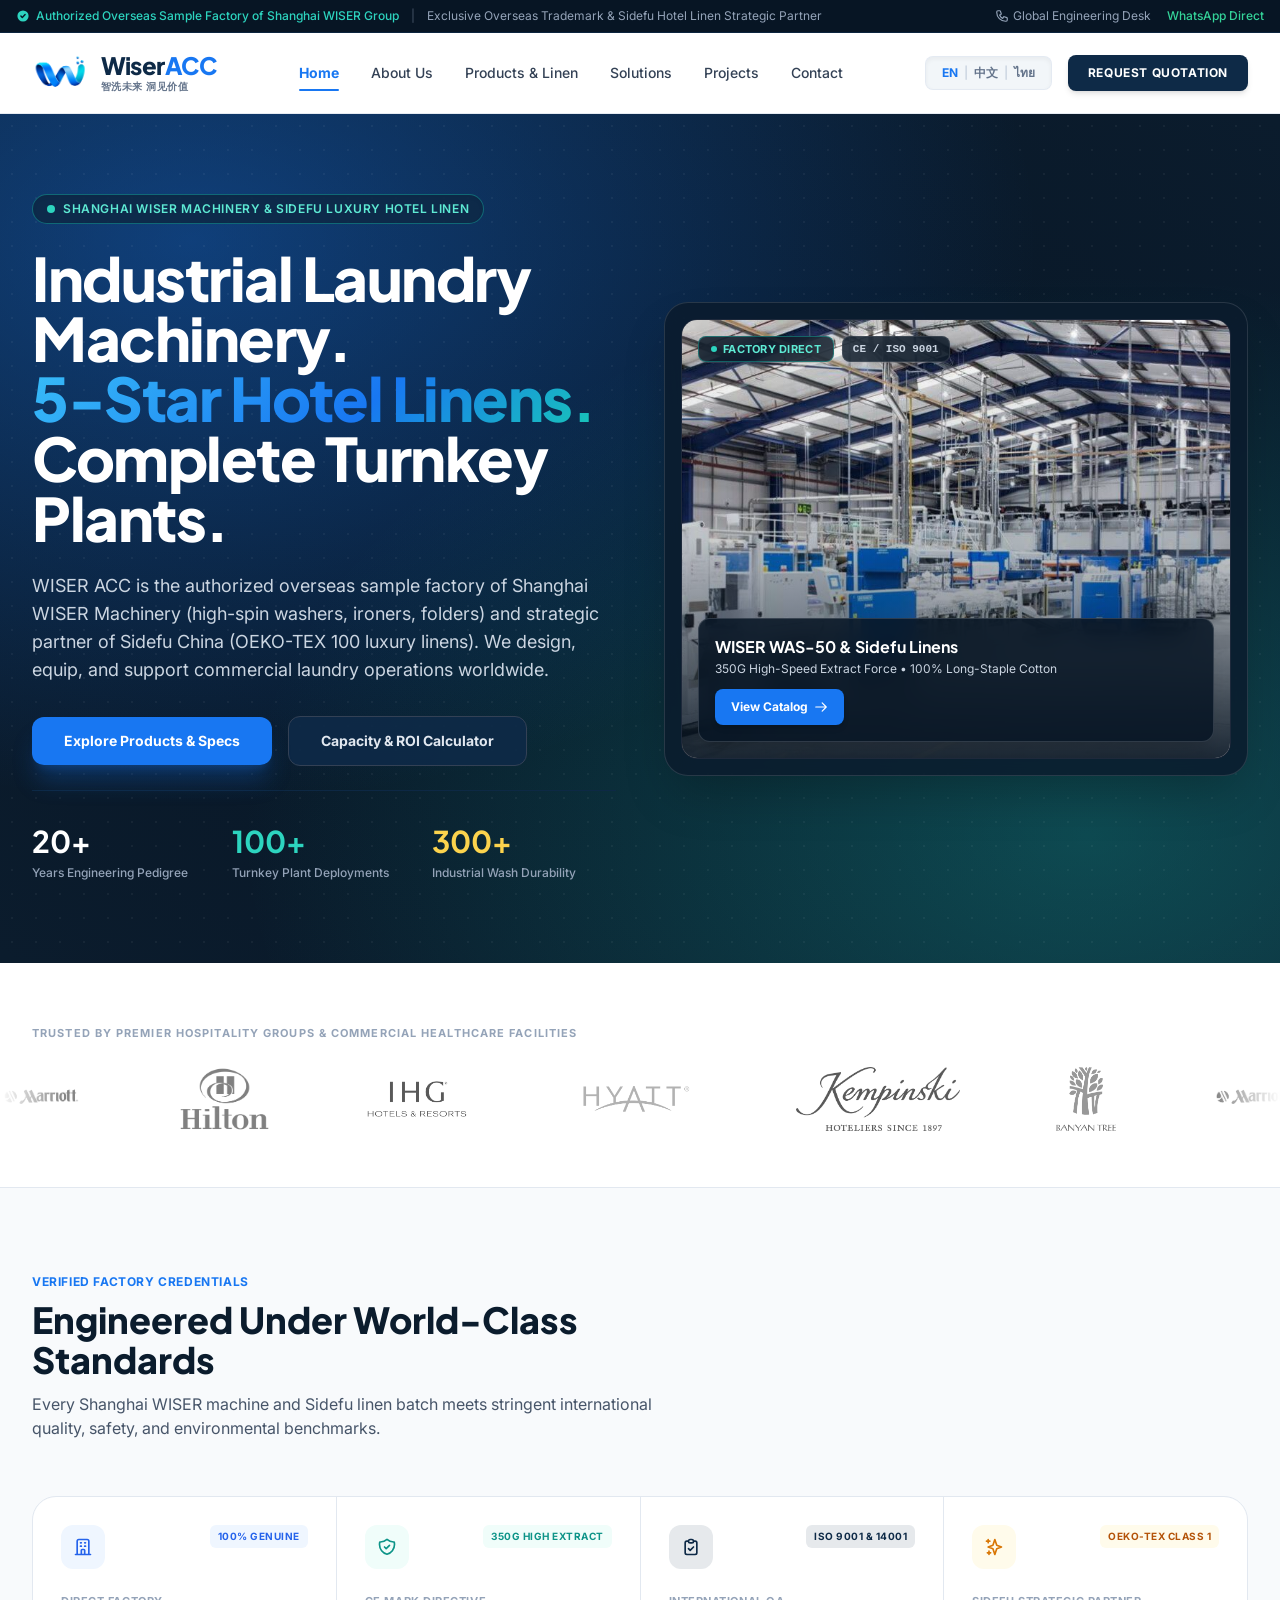
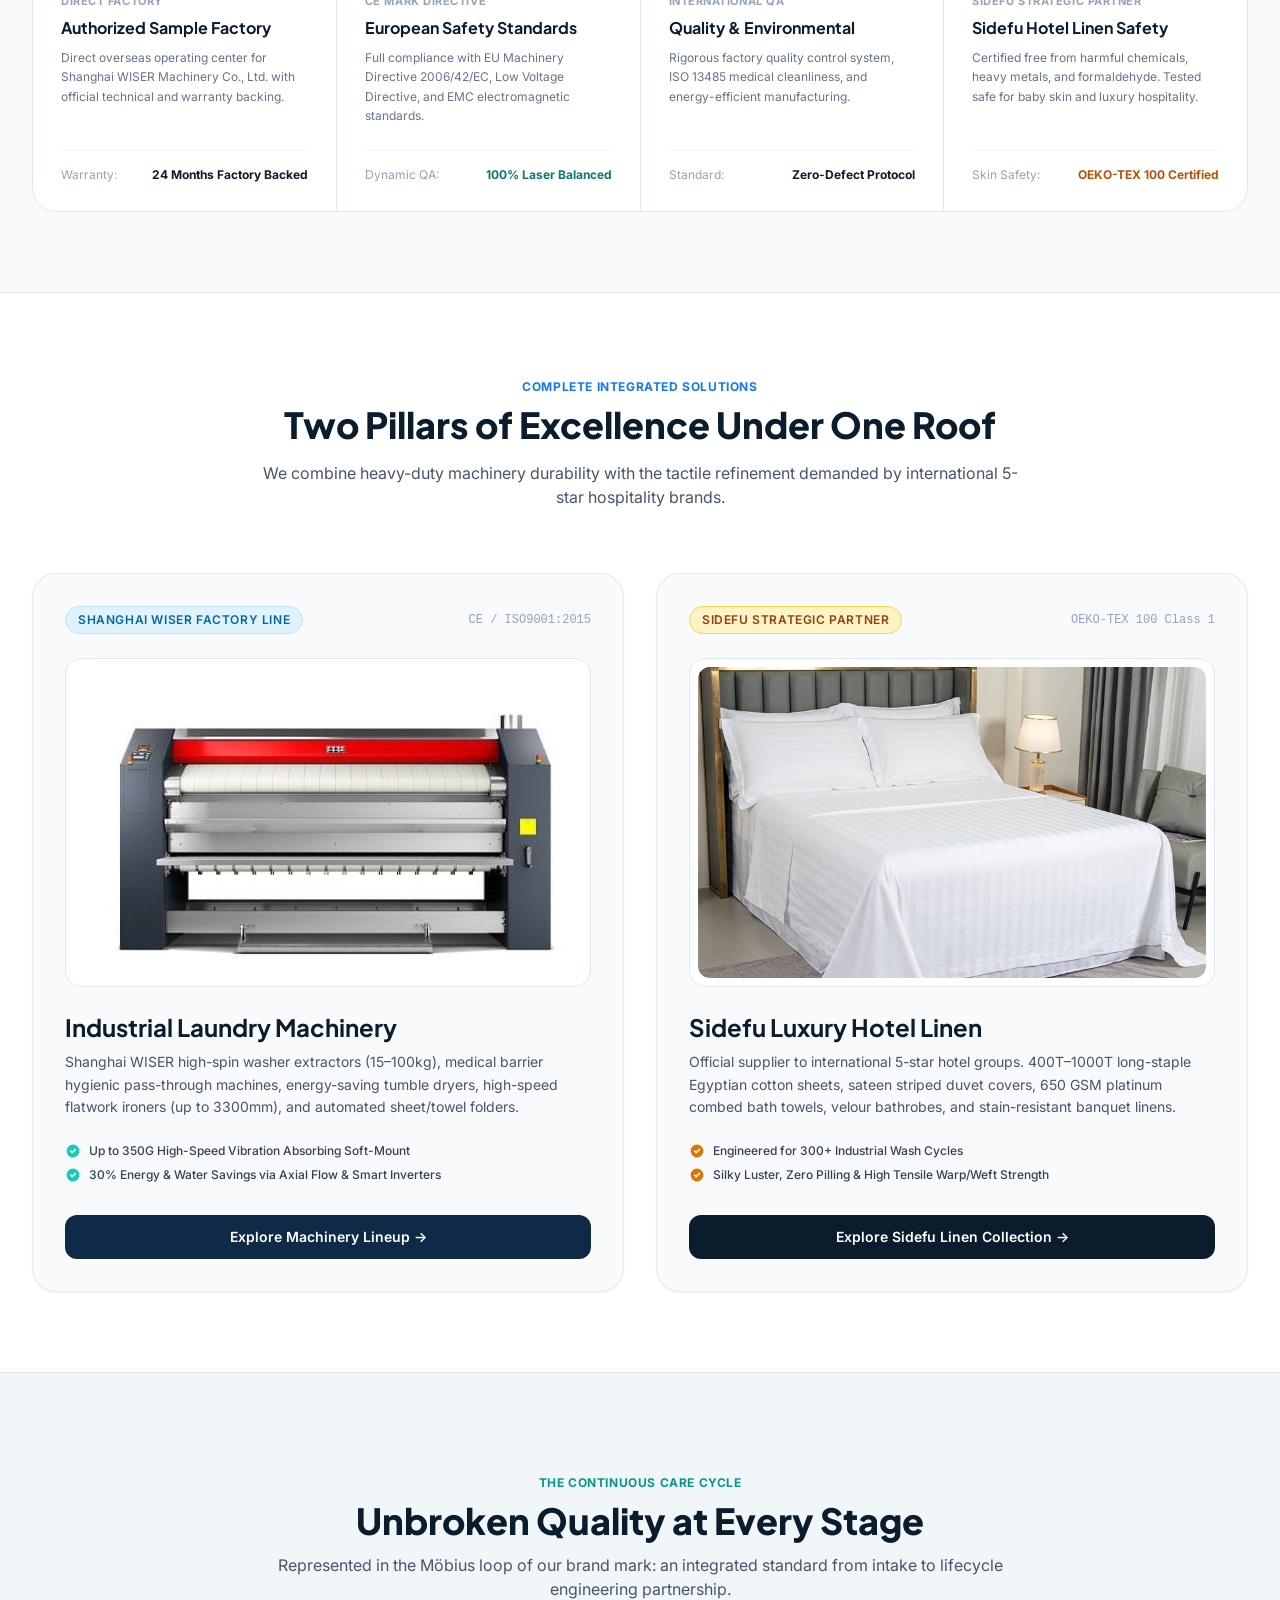
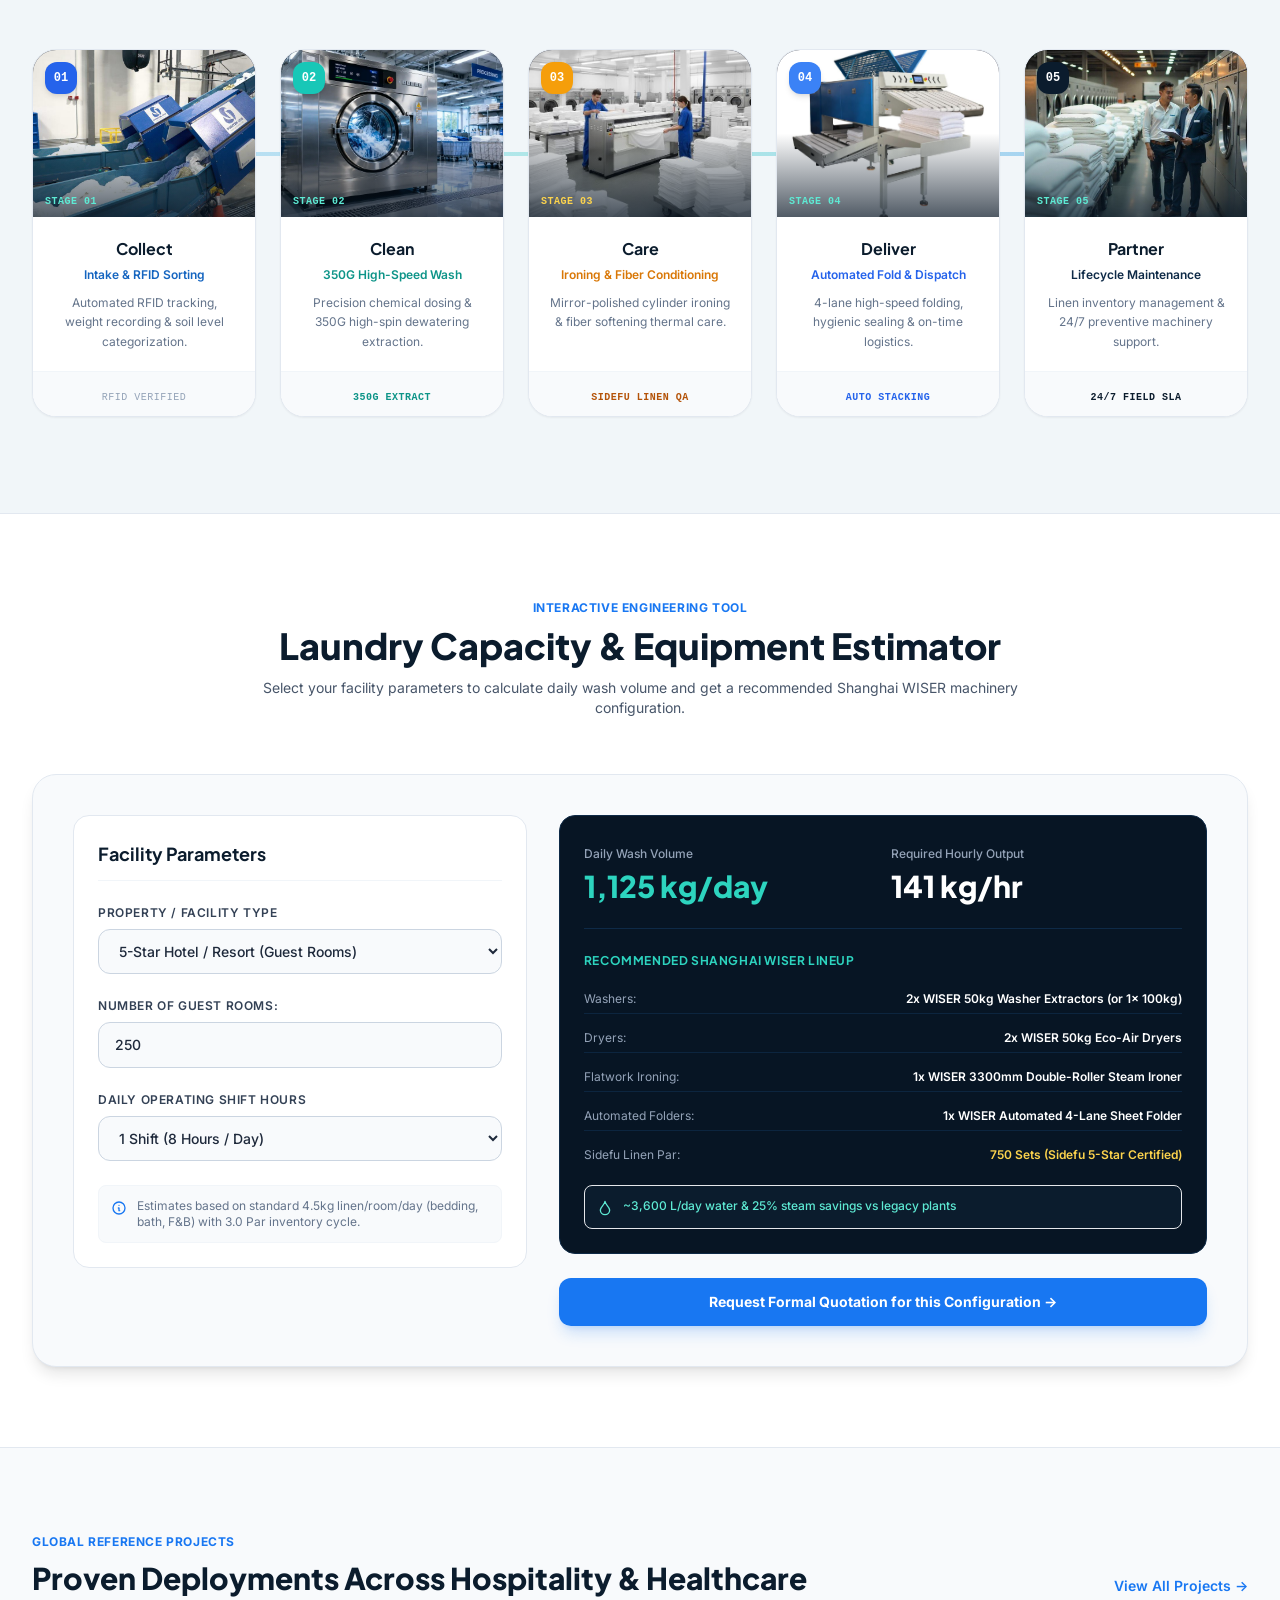
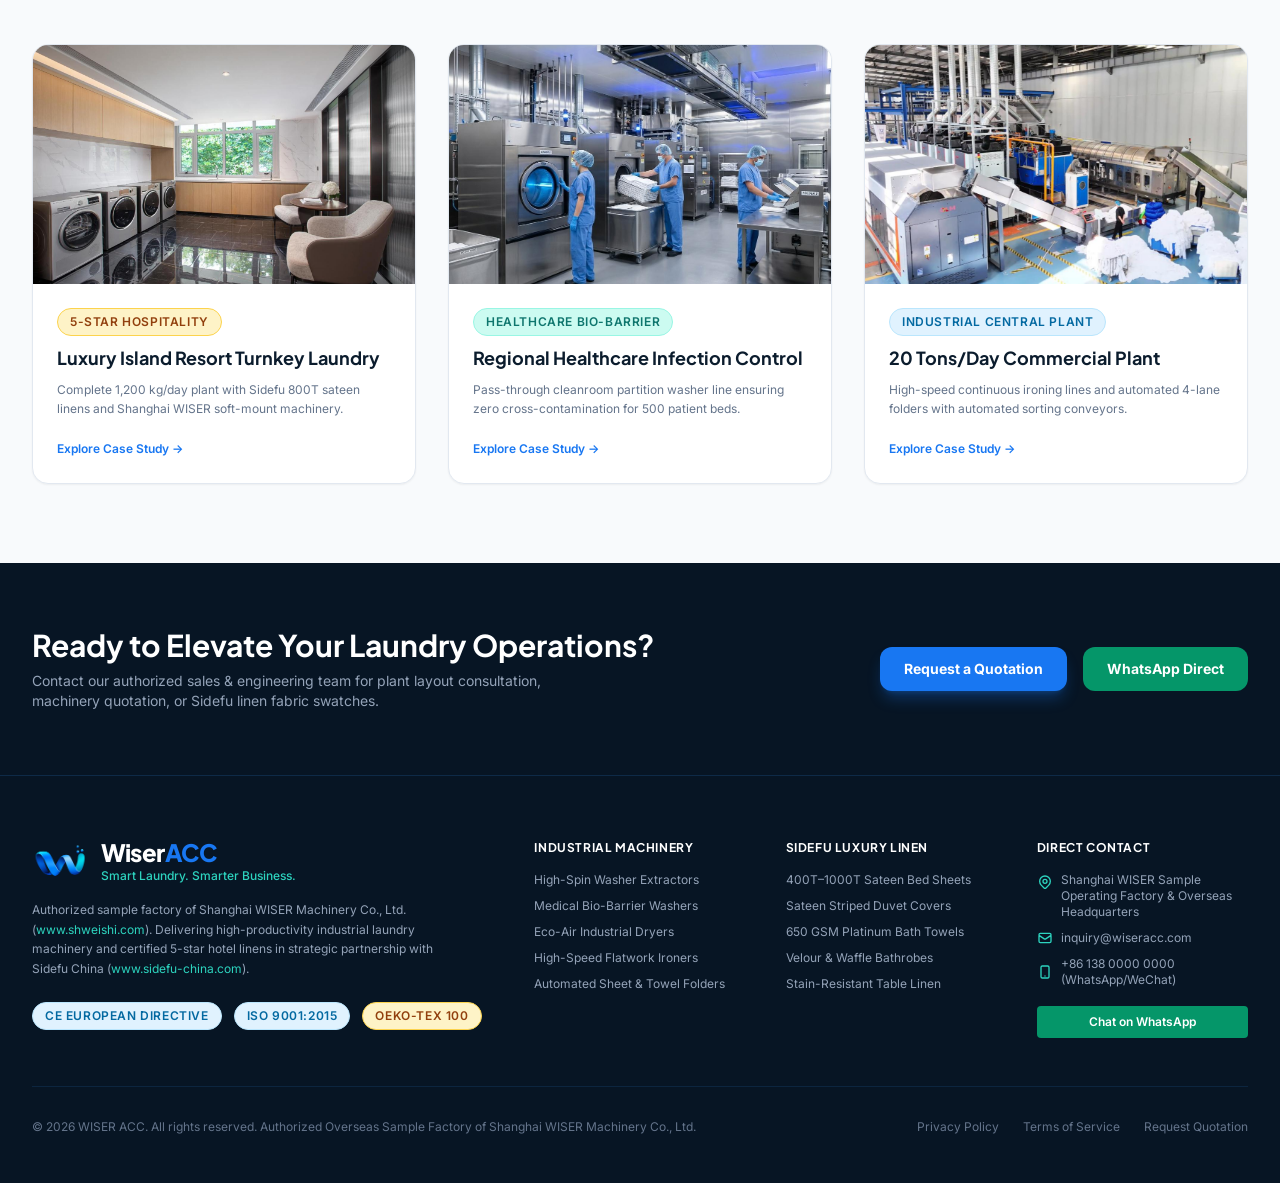
==== commit 2ece03af: "feat: complete multilingual coverage (EN, ZH, TH) for Calculator, Reference Projects, CTA Banner & F" ====
--- a/index.html
+++ b/index.html
@@ -639,7 +639,7 @@
       <div class="text-center max-w-3xl mx-auto mb-14 reveal">
         <span class="text-xs font-bold uppercase tracking-wider text-ocean-500" data-i18n="calculator.tag">Interactive Engineering Tool</span>
         <h2 class="text-3xl sm:text-4xl font-extrabold text-navy-900 mt-2 font-display" data-i18n="calculator.title">Laundry Capacity &amp; Equipment Estimator</h2>
-        <p class="text-slate-600 mt-3 text-sm">Select your facility parameters to calculate daily wash volume and get a recommended Shanghai WISER machinery configuration.</p>
+        <p class="text-slate-600 mt-3 text-sm" data-i18n="calculator.desc">Select your facility parameters to calculate daily wash volume and get a recommended Shanghai WISER machinery configuration.</p>
       </div>
 
       <div class="bg-slate-50 rounded-3xl border border-slate-200 p-6 md:p-10 shadow-lg reveal">
@@ -661,12 +661,12 @@
             </div>
 
             <div>
-              <label id="calc-count-label" for="calc-unit-count" class="block text-xs font-semibold text-slate-700 uppercase tracking-wider mb-2">Number of Guest Rooms:</label>
+              <label id="calc-count-label" for="calc-unit-count" class="block text-xs font-semibold text-slate-700 uppercase tracking-wider mb-2" data-i18n="calcDynamic.roomsLabel">Number of Guest Rooms:</label>
               <input type="number" id="calc-unit-count" value="250" min="10" max="10000" class="w-full bg-slate-50 border border-slate-300 rounded-xl px-4 py-3 text-sm font-medium text-slate-800 focus:ring-2 focus:ring-ocean-500 focus:outline-none" />
             </div>
 
             <div>
-              <label for="calc-work-hours" class="block text-xs font-semibold text-slate-700 uppercase tracking-wider mb-2">Daily Operating Shift Hours</label>
+              <label for="calc-work-hours" class="block text-xs font-semibold text-slate-700 uppercase tracking-wider mb-2" data-i18n="calcDynamic.shiftHoursLabel">Daily Operating Shift Hours</label>
               <select id="calc-work-hours" class="w-full bg-slate-50 border border-slate-300 rounded-xl px-4 py-3 text-sm font-medium text-slate-800 focus:ring-2 focus:ring-ocean-500 focus:outline-none">
                 <option value="8" selected>1 Shift (8 Hours / Day)</option>
                 <option value="10">Extended Shift (10 Hours / Day)</option>
@@ -676,7 +676,7 @@
 
             <div class="flex items-start gap-2.5 text-xs text-slate-500 bg-slate-50 p-3 rounded-lg border border-slate-100">
               <svg class="w-4 h-4 text-ocean-500 shrink-0 mt-0.5" fill="none" stroke="currentColor" viewBox="0 0 24 24"><path stroke-linecap="round" stroke-linejoin="round" stroke-width="2" d="M13 16h-1v-4h-1m1-4h.01M21 12a9 9 0 11-18 0 9 9 0 0118 0z"/></svg>
-              <p>Estimates based on standard 4.5kg linen/room/day (bedding, bath, F&amp;B) with 3.0 Par inventory cycle.</p>
+              <p data-i18n="calcDynamic.disclaimer">Estimates based on standard 4.5kg linen/room/day (bedding, bath, F&amp;B) with 3.0 Par inventory cycle.</p>
             </div>
           </div>
 
@@ -685,37 +685,37 @@
             <div class="bg-navy-950 text-white rounded-2xl p-6 border border-navy-800">
               <div class="grid grid-cols-2 gap-4 pb-6 border-b border-navy-800">
                 <div>
-                  <span class="text-xs text-slate-400 font-medium">Daily Wash Volume</span>
+                  <span class="text-xs text-slate-400 font-medium" data-i18n="calcDynamic.dailyWashVolume">Daily Wash Volume</span>
                   <span id="calc-out-daily-kg" class="block font-display font-extrabold text-2xl sm:text-3xl text-teal-400 mt-1">1,125 kg/day</span>
                 </div>
                 <div>
-                  <span class="text-xs text-slate-400 font-medium">Required Hourly Output</span>
+                  <span class="text-xs text-slate-400 font-medium" data-i18n="calcDynamic.requiredHourly">Required Hourly Output</span>
                   <span id="calc-out-hourly-kg" class="block font-display font-extrabold text-2xl sm:text-3xl text-white mt-1">141 kg/hr</span>
                 </div>
               </div>
 
               <div class="pt-6 space-y-4">
-                <h4 class="text-xs font-bold uppercase tracking-wider text-teal-400">Recommended Shanghai WISER Lineup</h4>
+                <h4 class="text-xs font-bold uppercase tracking-wider text-teal-400" data-i18n="calcDynamic.recLineup">Recommended Shanghai WISER Lineup</h4>
                 
                 <div class="space-y-2.5 text-xs">
                   <div class="flex justify-between py-1.5 border-b border-navy-800/80">
-                    <span class="text-slate-400">Washers:</span>
+                    <span class="text-slate-400" data-i18n="calcDynamic.labelWashers">Washers:</span>
                     <span id="calc-out-washers" class="font-semibold text-white text-right">2x WISER 50kg Soft-Mount Washer Extractors</span>
                   </div>
                   <div class="flex justify-between py-1.5 border-b border-navy-800/80">
-                    <span class="text-slate-400">Dryers:</span>
+                    <span class="text-slate-400" data-i18n="calcDynamic.labelDryers">Dryers:</span>
                     <span id="calc-out-dryers" class="font-semibold text-white text-right">2x WISER 50kg Eco-Air Dryers</span>
                   </div>
                   <div class="flex justify-between py-1.5 border-b border-navy-800/80">
-                    <span class="text-slate-400">Flatwork Ironing:</span>
+                    <span class="text-slate-400" data-i18n="calcDynamic.labelIroner">Flatwork Ironing:</span>
                     <span id="calc-out-ironer" class="font-semibold text-white text-right">1x WISER 3300mm Double-Roller Steam Ironer</span>
                   </div>
                   <div class="flex justify-between py-1.5 border-b border-navy-800/80">
-                    <span class="text-slate-400">Automated Folders:</span>
+                    <span class="text-slate-400" data-i18n="calcDynamic.labelFolders">Automated Folders:</span>
                     <span id="calc-out-folders" class="font-semibold text-white text-right">1x WISER Automated 4-Lane Sheet Folder</span>
                   </div>
                   <div class="flex justify-between py-1.5">
-                    <span class="text-slate-400">Sidefu Linen Par:</span>
+                    <span class="text-slate-400" data-i18n="calcDynamic.labelLinenPar">Sidefu Linen Par:</span>
                     <span id="calc-out-linen-par" class="font-semibold text-amber-300 text-right">750 Sets (Sidefu 5-Star Certified)</span>
                   </div>
                 </div>
@@ -729,7 +729,7 @@
 
             <!-- Transfer to RFQ Button -->
             <a id="calc-transfer-rfq-btn" href="contact.html" class="w-full block py-3.5 px-6 bg-ocean-500 hover:bg-ocean-600 text-white text-center font-bold rounded-xl text-sm shadow-lg shadow-ocean-500/20 transition-all">
-              Request Formal Quotation for this Configuration &rarr;
+              <span data-i18n="calcDynamic.btnRfq">Request Formal Quotation for this Configuration →</span>
             </a>
           </div>
 
@@ -743,8 +743,8 @@
     <div class="max-w-7xl mx-auto px-4 sm:px-6 lg:px-8">
       <div class="flex flex-col md:flex-row justify-between items-start md:items-end mb-12 reveal">
         <div>
-          <span class="text-xs font-bold uppercase tracking-wider text-ocean-500">Global Reference Projects</span>
-          <h2 class="text-3xl font-extrabold text-navy-900 mt-2 font-display">Proven Deployments Across Hospitality &amp; Healthcare</h2>
+          <span class="text-xs font-bold uppercase tracking-wider text-ocean-500" data-i18n="projectsTeaser.tag">Global Reference Projects</span>
+          <h2 class="text-3xl font-extrabold text-navy-900 mt-2 font-display" data-i18n="projectsTeaser.title">Proven Deployments Across Hospitality &amp; Healthcare</h2>
         </div>
         <a href="projects.html" class="mt-4 md:mt-0 text-sm font-semibold text-ocean-500 hover:text-ocean-700 flex items-center gap-1">
           View All Projects &rarr;
@@ -755,9 +755,9 @@
         <div class="bg-white rounded-2xl overflow-hidden border border-slate-200 shadow-sm reveal">
           <img src="assets/images/projects/hotel-project.jpg" alt="5-Star Resort Project" loading="lazy" decoding="async" class="w-full aspect-[16/10] object-cover" />
           <div class="p-6">
-            <span class="luxury-badge text-[10px] mb-2">5-Star Hospitality</span>
-            <h3 class="font-bold text-navy-900 text-lg mb-2">Luxury Island Resort Turnkey Laundry</h3>
-            <p class="text-xs text-slate-500 leading-relaxed mb-4">Complete 1,200 kg/day plant with Sidefu 800T sateen linens and Shanghai WISER soft-mount machinery.</p>
+            <span class="luxury-badge text-[10px] mb-2" data-i18n="projectsTeaser.card1Badge">5-Star Hospitality</span>
+            <h3 class="font-bold text-navy-900 text-lg mb-2 font-display" data-i18n="projectsTeaser.card1Title">Luxury Island Resort Turnkey Laundry</h3>
+            <p class="text-xs text-slate-500 leading-relaxed mb-4" data-i18n="projectsTeaser.card1Desc">Complete 1,200 kg/day plant with Sidefu 800T sateen linens and Shanghai WISER soft-mount machinery.</p>
             <a href="projects.html" class="text-xs font-semibold text-ocean-500 hover:underline">Explore Case Study &rarr;</a>
           </div>
         </div>
@@ -765,9 +765,9 @@
         <div class="bg-white rounded-2xl overflow-hidden border border-slate-200 shadow-sm reveal delay-100">
           <img src="assets/images/projects/hospital-project.jpg" alt="Hospital Project" loading="lazy" decoding="async" class="w-full aspect-[16/10] object-cover" />
           <div class="p-6">
-            <span class="hygiene-badge text-[10px] mb-2">Healthcare Bio-Barrier</span>
-            <h3 class="font-bold text-navy-900 text-lg mb-2">Regional Healthcare Infection Control</h3>
-            <p class="text-xs text-slate-500 leading-relaxed mb-4">Pass-through cleanroom partition washer line ensuring zero cross-contamination for 500 patient beds.</p>
+            <span class="hygiene-badge text-[10px] mb-2" data-i18n="projectsTeaser.card2Badge">Healthcare Bio-Barrier</span>
+            <h3 class="font-bold text-navy-900 text-lg mb-2 font-display" data-i18n="projectsTeaser.card2Title">Regional Healthcare Infection Control</h3>
+            <p class="text-xs text-slate-500 leading-relaxed mb-4" data-i18n="projectsTeaser.card2Desc">Pass-through cleanroom partition washer line ensuring zero cross-contamination for 500 patient beds.</p>
             <a href="projects.html" class="text-xs font-semibold text-ocean-500 hover:underline">Explore Case Study &rarr;</a>
           </div>
         </div>
@@ -775,9 +775,9 @@
         <div class="bg-white rounded-2xl overflow-hidden border border-slate-200 shadow-sm reveal delay-200">
           <img src="assets/images/projects/commercial-plant.jpg" alt="Commercial Plant" loading="lazy" decoding="async" class="w-full aspect-[16/10] object-cover" />
           <div class="p-6">
-            <span class="tech-badge text-[10px] mb-2">Industrial Central Plant</span>
-            <h3 class="font-bold text-navy-900 text-lg mb-2">20 Tons/Day Commercial Plant</h3>
-            <p class="text-xs text-slate-500 leading-relaxed mb-4">High-speed continuous ironing lines and automated 4-lane folders with automated sorting conveyors.</p>
+            <span class="tech-badge text-[10px] mb-2" data-i18n="projectsTeaser.card3Badge">Industrial Central Plant</span>
+            <h3 class="font-bold text-navy-900 text-lg mb-2 font-display" data-i18n="projectsTeaser.card3Title">20 Tons/Day Commercial Plant</h3>
+            <p class="text-xs text-slate-500 leading-relaxed mb-4" data-i18n="projectsTeaser.card3Desc">High-speed continuous ironing lines and automated 4-lane folders with automated sorting conveyors.</p>
             <a href="projects.html" class="text-xs font-semibold text-ocean-500 hover:underline">Explore Case Study &rarr;</a>
           </div>
         </div>
@@ -789,8 +789,8 @@
   <section class="py-16 bg-navy-950 text-white relative overflow-hidden">
     <div class="max-w-7xl mx-auto px-4 sm:px-6 lg:px-8 relative z-10 flex flex-col lg:flex-row items-center justify-between gap-8">
       <div>
-        <h2 class="text-2xl sm:text-3xl font-bold font-display">Ready to Elevate Your Laundry Operations?</h2>
-        <p class="text-slate-400 text-sm mt-2 max-w-xl">Contact our authorized sales &amp; engineering team for plant layout consultation, machinery quotation, or Sidefu linen fabric swatches.</p>
+        <h2 class="text-2xl sm:text-3xl font-bold font-display" data-i18n="ctaBanner.title">Ready to Elevate Your Laundry Operations?</h2>
+        <p class="text-slate-400 text-sm mt-2 max-w-xl" data-i18n="ctaBanner.desc">Contact our authorized sales &amp; engineering team for plant layout consultation, machinery quotation, or Sidefu linen fabric swatches.</p>
       </div>
       <div class="flex items-center gap-4 shrink-0">
         <a href="contact.html" class="py-3 px-6 bg-ocean-500 hover:bg-ocean-600 text-white font-bold rounded-xl text-sm shadow-lg shadow-ocean-500/30 transition-all">
@@ -816,22 +816,22 @@
             <img src="assets/branding/logo-icon.png" alt="WISER ACC Logo" class="h-10 w-auto" />
             <div>
               <span class="font-display font-extrabold text-2xl tracking-tight text-white leading-none">Wiser<span class="text-ocean-500">ACC</span></span>
-              <p class="text-xs text-teal-400 font-medium">Smart Laundry. Smarter Business.</p>
+              <p class="text-xs text-teal-400 font-medium" data-i18n="footerExtended.tagline">Smart Laundry. Smarter Business.</p>
             </div>
           </div>
           <p class="text-xs text-slate-400 leading-relaxed pr-6">
             Authorized sample factory of Shanghai WISER Machinery Co., Ltd. (<a href="http://www.shweishi.com" target="_blank" class="text-teal-400 hover:underline">www.shweishi.com</a>). Delivering high-productivity industrial laundry machinery and certified 5-star hotel linens in strategic partnership with Sidefu China (<a href="https://www.sidefu-china.com" target="_blank" class="text-teal-400 hover:underline">www.sidefu-china.com</a>).
           </p>
           <div class="flex items-center gap-3 pt-2">
-            <span class="tech-badge text-[11px] bg-navy-900 border-navy-700 text-teal-400">CE European Directive</span>
-            <span class="tech-badge text-[11px] bg-navy-900 border-navy-700 text-teal-400">ISO 9001:2015</span>
-            <span class="luxury-badge text-[11px] bg-navy-900 border-navy-700 text-amber-300">OEKO-TEX 100</span>
+            <span class="tech-badge text-[11px] bg-navy-900 border-navy-700 text-teal-400" data-i18n="footerExtended.ceBadge">CE European Directive</span>
+            <span class="tech-badge text-[11px] bg-navy-900 border-navy-700 text-teal-400" data-i18n="footerExtended.isoBadge">ISO 9001:2015</span>
+            <span class="luxury-badge text-[11px] bg-navy-900 border-navy-700 text-amber-300" data-i18n="footerExtended.oekoBadge">OEKO-TEX 100</span>
           </div>
         </div>
 
         <!-- Quick Links: Machinery -->
         <div>
-          <h4 class="text-xs font-bold uppercase tracking-wider text-white mb-4">Industrial Machinery</h4>
+          <h4 class="text-xs font-bold uppercase tracking-wider text-white mb-4" data-i18n="footerExtended.machineryTitle">Industrial Machinery</h4>
           <ul class="space-y-2.5 text-xs text-slate-400">
             <li><a href="products.html?cat=machinery" class="hover:text-teal-400 transition-colors">High-Spin Washer Extractors</a></li>
             <li><a href="products.html?cat=machinery" class="hover:text-teal-400 transition-colors">Medical Bio-Barrier Washers</a></li>
@@ -843,7 +843,7 @@
 
         <!-- Quick Links: Sidefu Linen -->
         <div>
-          <h4 class="text-xs font-bold uppercase tracking-wider text-white mb-4">Sidefu Luxury Linen</h4>
+          <h4 class="text-xs font-bold uppercase tracking-wider text-white mb-4" data-i18n="footerExtended.linenTitle">Sidefu Luxury Linen</h4>
           <ul class="space-y-2.5 text-xs text-slate-400">
             <li><a href="products.html?cat=linen" class="hover:text-amber-300 transition-colors">400T–1000T Sateen Bed Sheets</a></li>
             <li><a href="products.html?cat=linen" class="hover:text-amber-300 transition-colors">Sateen Striped Duvet Covers</a></li>
@@ -855,11 +855,11 @@
 
         <!-- Direct Contact & Factory -->
         <div>
-          <h4 class="text-xs font-bold uppercase tracking-wider text-white mb-4">Direct Contact</h4>
+          <h4 class="text-xs font-bold uppercase tracking-wider text-white mb-4" data-i18n="footerExtended.contactTitle">Direct Contact</h4>
           <div class="space-y-2.5 text-xs text-slate-400">
             <p class="flex items-start gap-2">
               <svg class="w-4 h-4 text-teal-400 shrink-0 mt-0.5" fill="none" stroke="currentColor" viewBox="0 0 24 24"><path stroke-linecap="round" stroke-linejoin="round" stroke-width="2" d="M17.657 16.657L13.414 20.9a1.998 1.998 0 01-2.827 0l-4.244-4.243a8 8 0 1111.314 0z"/><path stroke-linecap="round" stroke-linejoin="round" stroke-width="2" d="M15 11a3 3 0 11-6 0 3 3 0 016 0z"/></svg>
-              <span>Shanghai WISER Sample Operating Factory &amp; Overseas Headquarters</span>
+              <span><span data-i18n="footerExtended.address">Shanghai WISER Sample Operating Factory &amp; Overseas Headquarters</span></span>
             </p>
             <p class="flex items-center gap-2">
               <svg class="w-4 h-4 text-teal-400 shrink-0" fill="none" stroke="currentColor" viewBox="0 0 24 24"><path stroke-linecap="round" stroke-linejoin="round" stroke-width="2" d="M3 8l7.89 5.26a2 2 0 002.22 0L21 8M5 19h14a2 2 0 002-2V7a2 2 0 00-2-2H5a2 2 0 00-2 2v10a2 2 0 002 2z"/></svg>
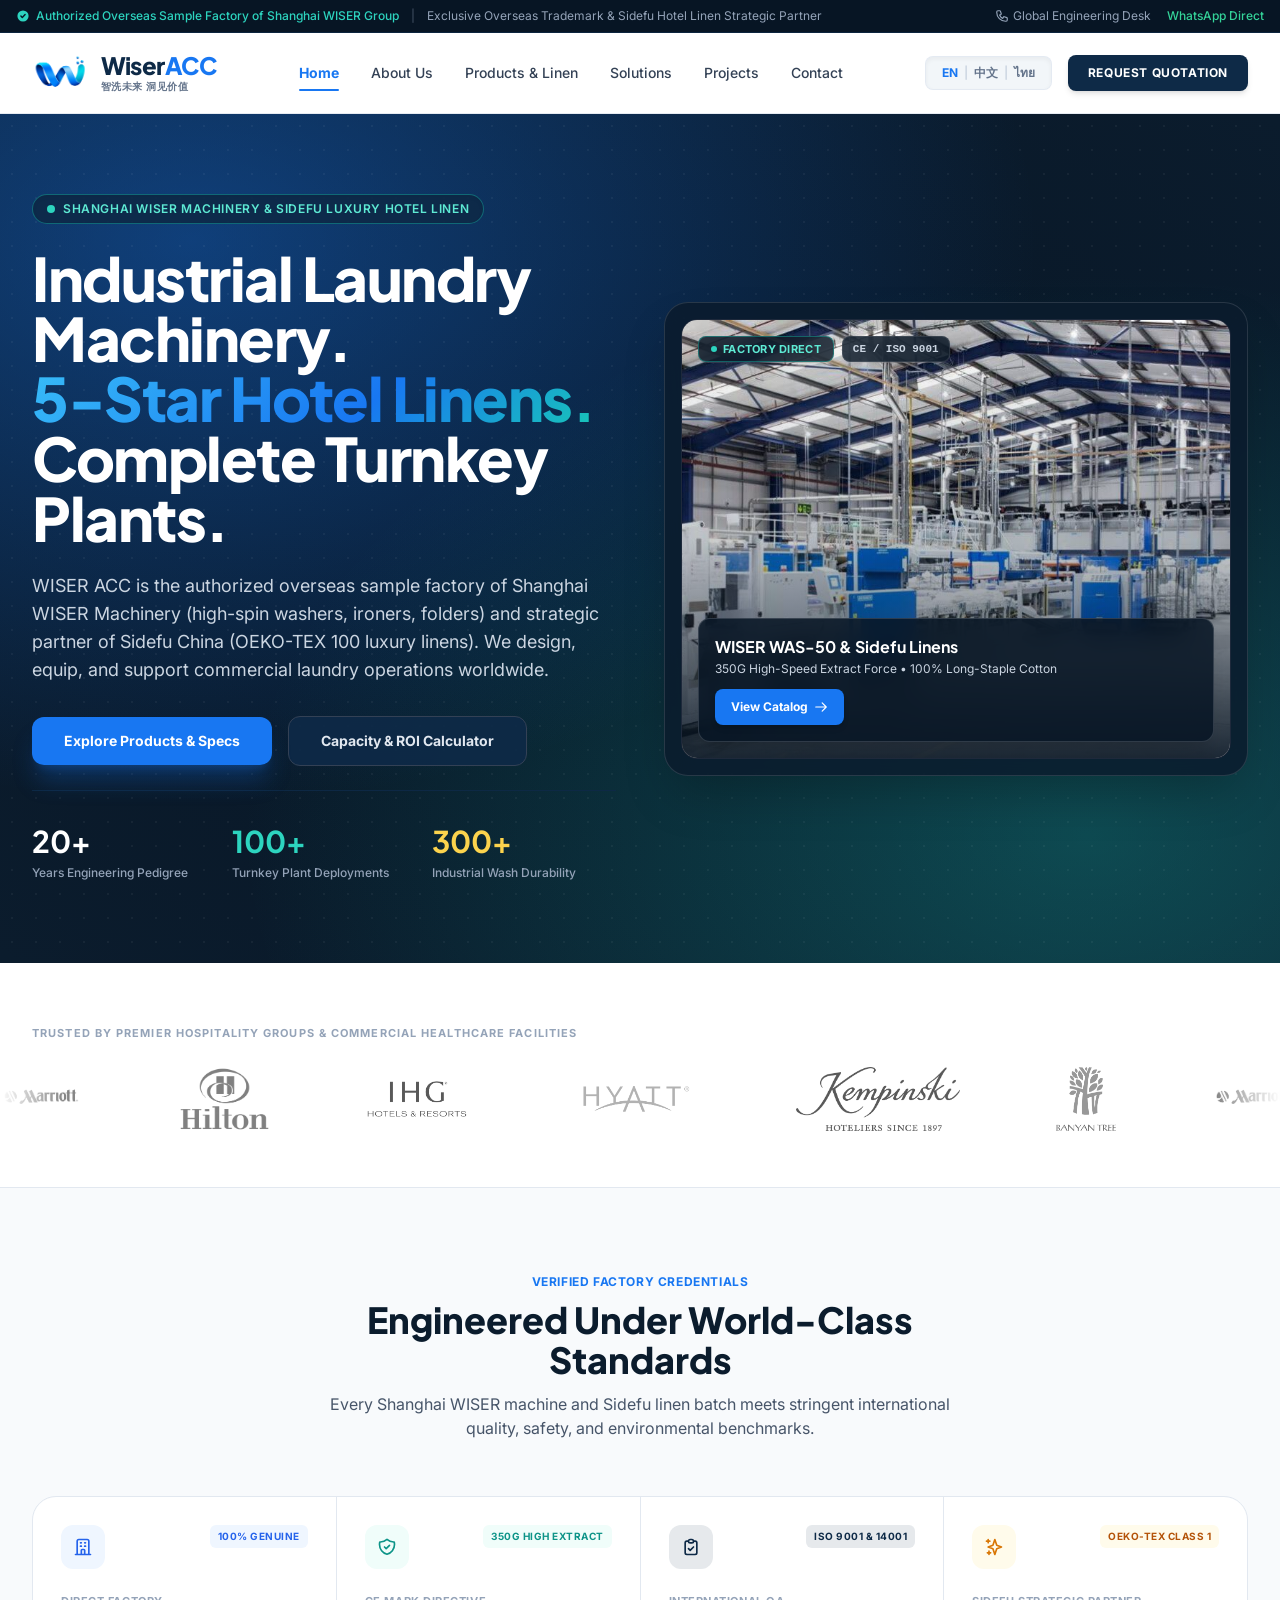
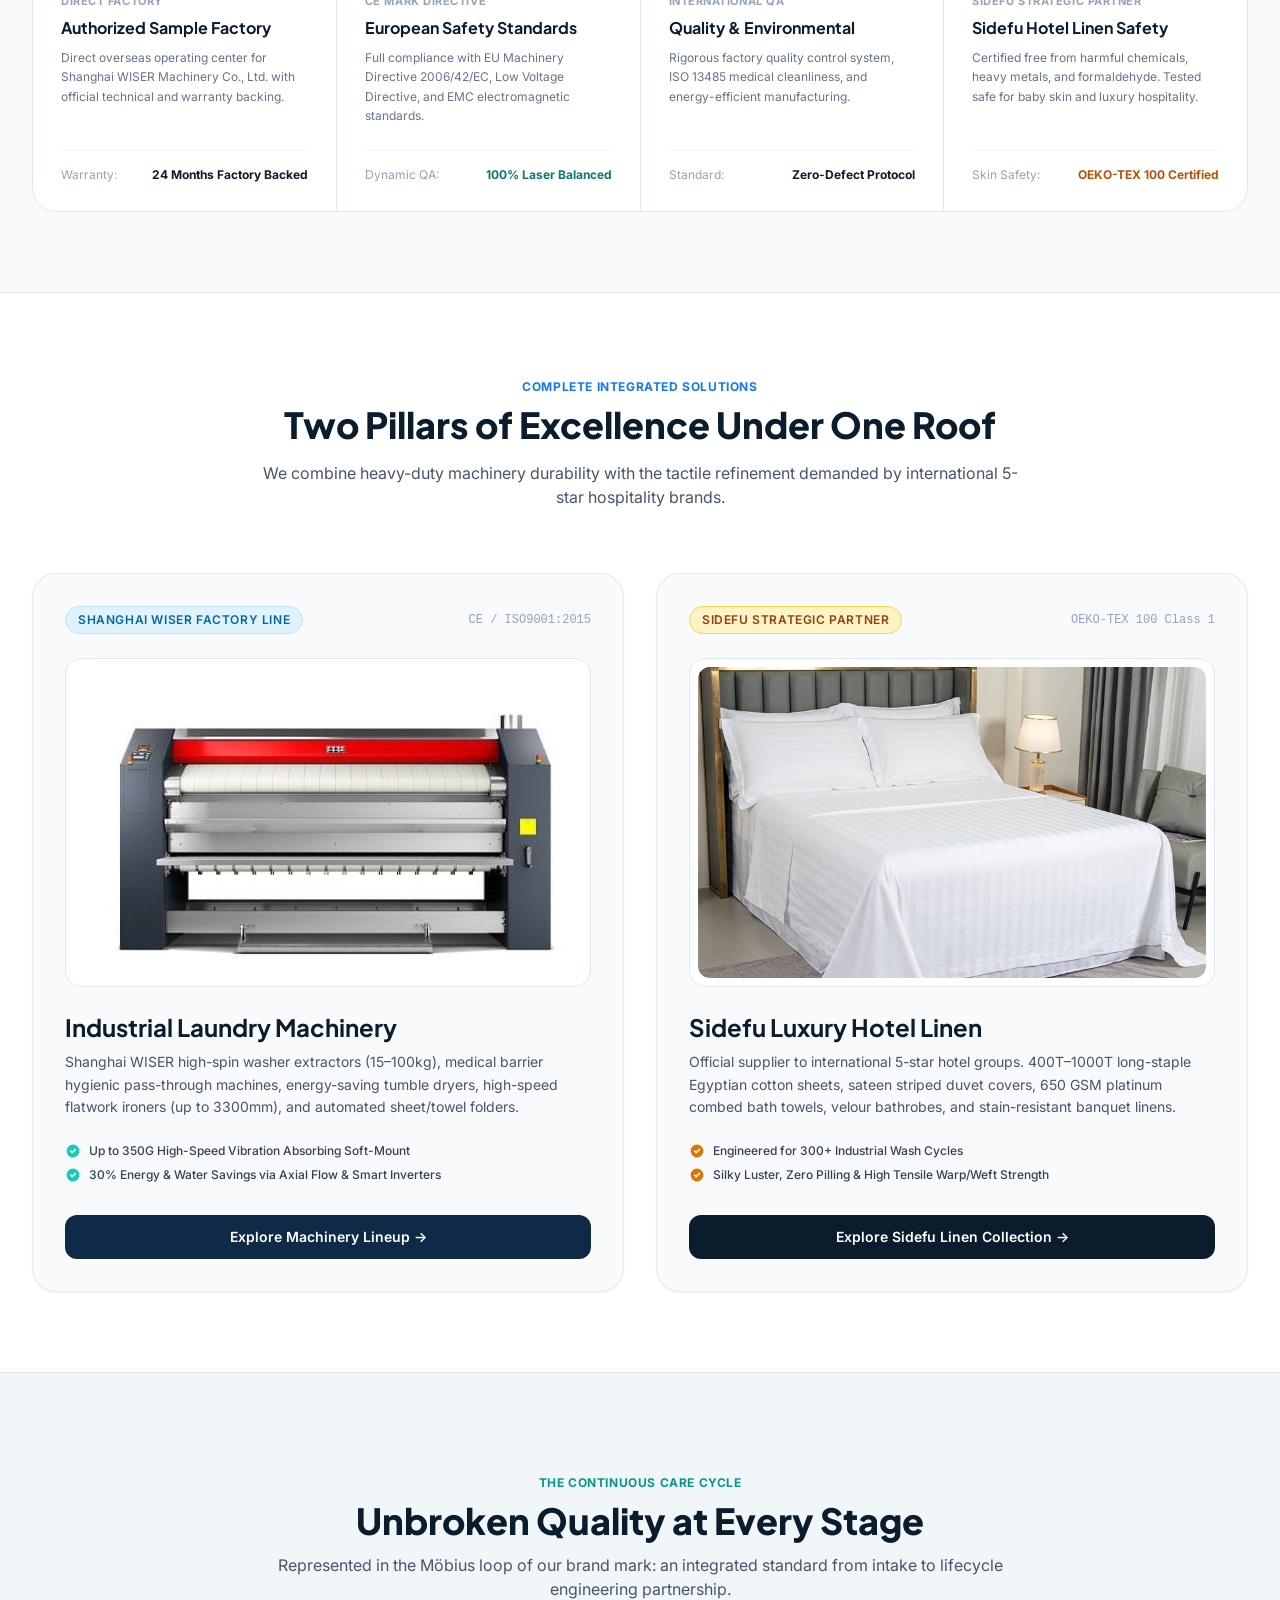
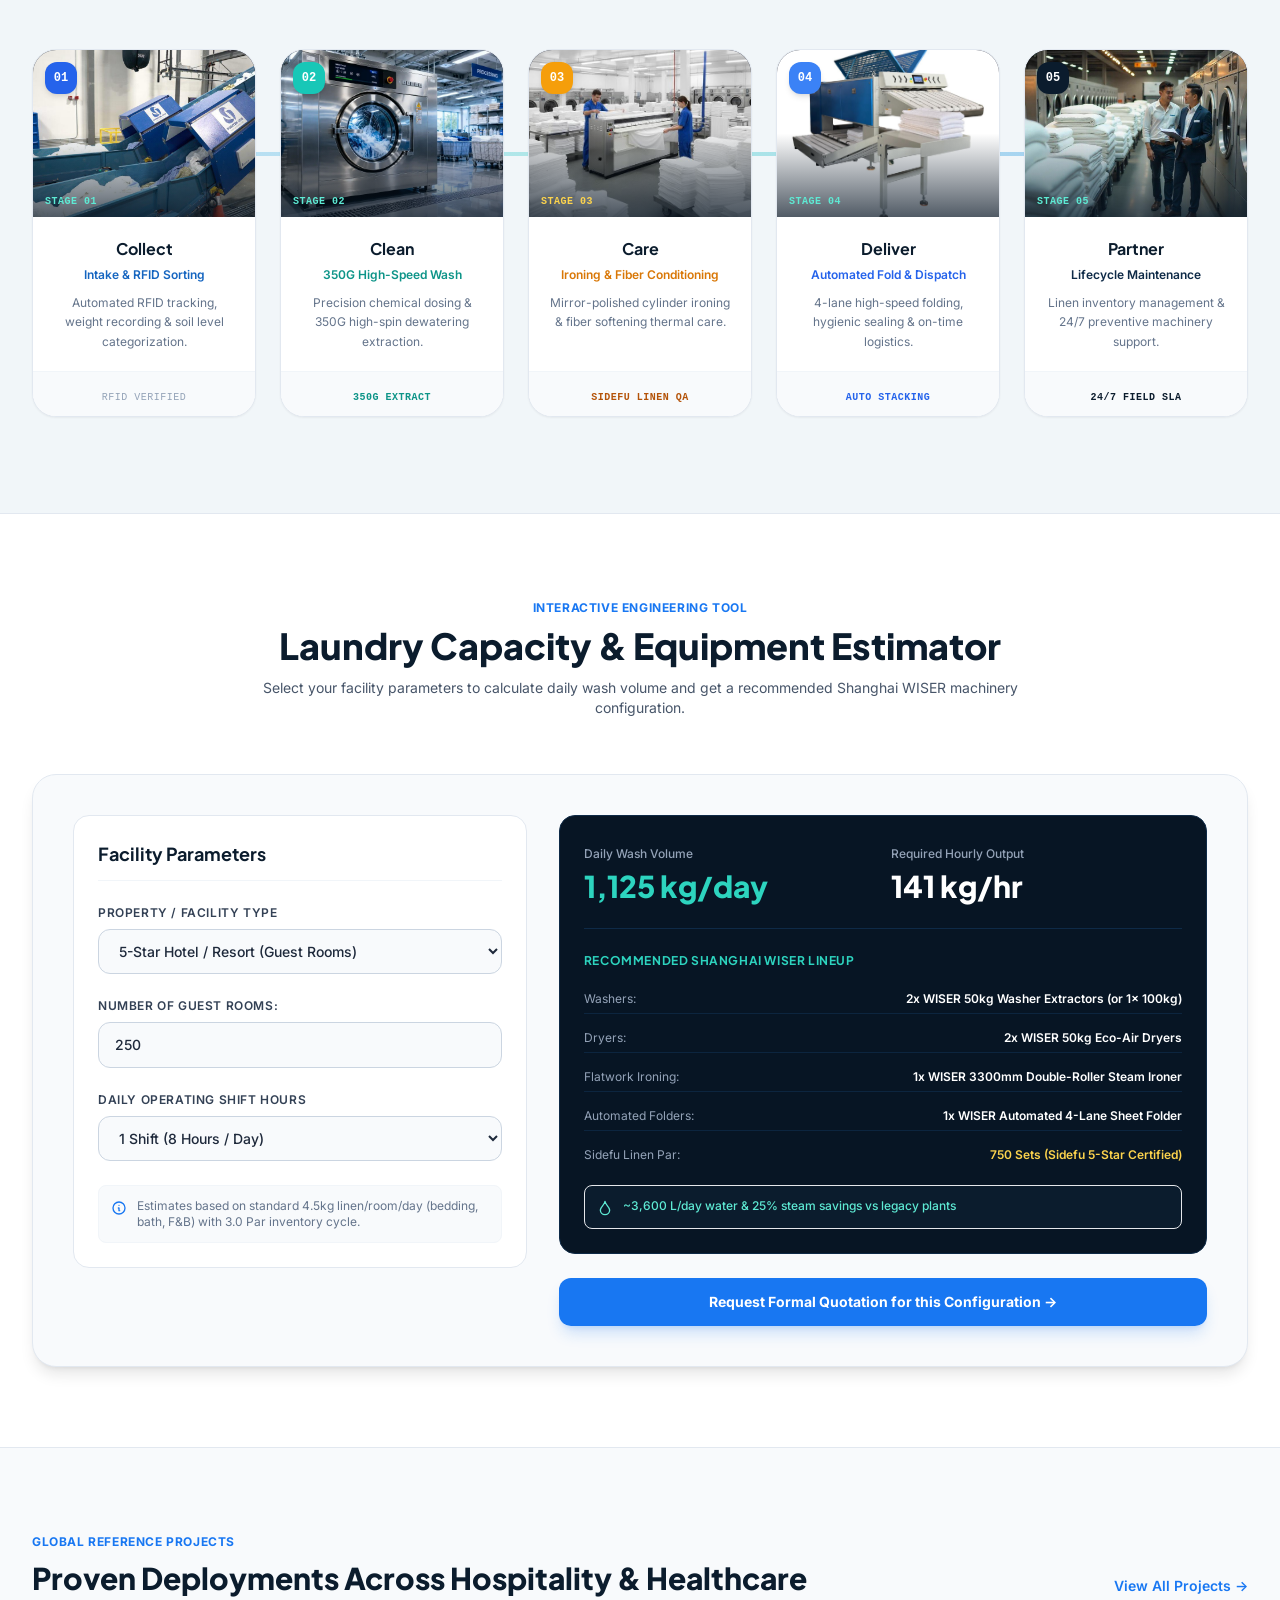
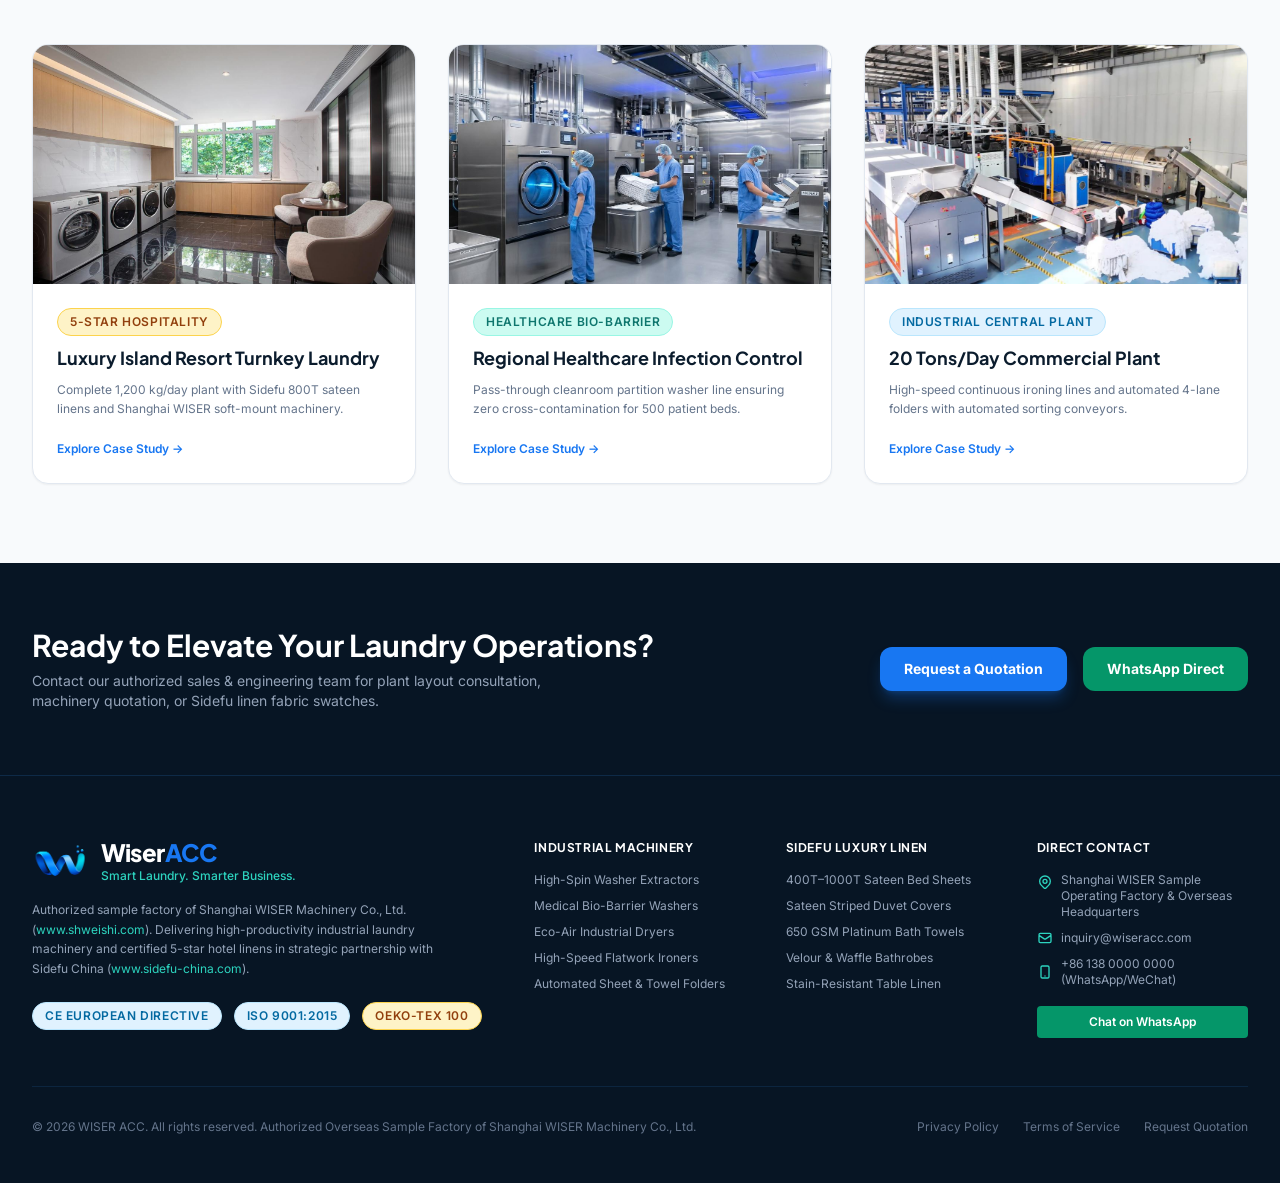
==== commit cbc05435: "style: center-align factory credentials section header and text" ====
--- a/index.html
+++ b/index.html
@@ -288,7 +288,7 @@
   <!-- FACTORY AUTHORIZATION & VERIFIED CERTIFICATIONS SECTION -->
   <section class="py-20 bg-slate-50 border-b border-slate-200">
     <div class="max-w-7xl mx-auto px-4 sm:px-6 lg:px-8">
-      <div class="max-w-2xl mb-14 reveal">
+      <div class="max-w-2xl mb-14 mx-auto text-center reveal">
         <span class="text-xs font-bold uppercase tracking-wider text-ocean-500" data-i18n="trust.credentialsTag">Verified Factory Credentials</span>
         <h2 class="text-3xl sm:text-4xl font-extrabold text-navy-900 mt-2 font-display" data-i18n="trust.credentialsTitle">Engineered Under World-Class Standards</h2>
         <p class="text-slate-600 mt-3 text-base" data-i18n="trust.credentialsDesc">Every Shanghai WISER machine and Sidefu linen batch meets stringent international quality, safety, and environmental benchmarks.</p>
@@ -819,7 +819,7 @@
               <p class="text-xs text-teal-400 font-medium" data-i18n="footerExtended.tagline">Smart Laundry. Smarter Business.</p>
             </div>
           </div>
-          <p class="text-xs text-slate-400 leading-relaxed pr-6">
+          <p class="text-xs text-slate-400 leading-relaxed pr-6" data-i18n-html="footerExtended.brandDescHtml">
             Authorized sample factory of Shanghai WISER Machinery Co., Ltd. (<a href="http://www.shweishi.com" target="_blank" class="text-teal-400 hover:underline">www.shweishi.com</a>). Delivering high-productivity industrial laundry machinery and certified 5-star hotel linens in strategic partnership with Sidefu China (<a href="https://www.sidefu-china.com" target="_blank" class="text-teal-400 hover:underline">www.sidefu-china.com</a>).
           </p>
           <div class="flex items-center gap-3 pt-2">
@@ -833,11 +833,11 @@
         <div>
           <h4 class="text-xs font-bold uppercase tracking-wider text-white mb-4" data-i18n="footerExtended.machineryTitle">Industrial Machinery</h4>
           <ul class="space-y-2.5 text-xs text-slate-400">
-            <li><a href="products.html?cat=machinery" class="hover:text-teal-400 transition-colors">High-Spin Washer Extractors</a></li>
-            <li><a href="products.html?cat=machinery" class="hover:text-teal-400 transition-colors">Medical Bio-Barrier Washers</a></li>
-            <li><a href="products.html?cat=machinery" class="hover:text-teal-400 transition-colors">Eco-Air Industrial Dryers</a></li>
-            <li><a href="products.html?cat=machinery" class="hover:text-teal-400 transition-colors">High-Speed Flatwork Ironers</a></li>
-            <li><a href="products.html?cat=machinery" class="hover:text-teal-400 transition-colors">Automated Sheet &amp; Towel Folders</a></li>
+            <li><a href="products.html?cat=machinery" data-i18n="footerExtended.mach1" class="hover:text-teal-400 transition-colors">High-Spin Washer Extractors</a></li>
+            <li><a href="products.html?cat=machinery" data-i18n="footerExtended.mach2" class="hover:text-teal-400 transition-colors">Medical Bio-Barrier Washers</a></li>
+            <li><a href="products.html?cat=machinery" data-i18n="footerExtended.mach3" class="hover:text-teal-400 transition-colors">Eco-Air Industrial Dryers</a></li>
+            <li><a href="products.html?cat=machinery" data-i18n="footerExtended.mach4" class="hover:text-teal-400 transition-colors">High-Speed Flatwork Ironers</a></li>
+            <li><a href="products.html?cat=machinery" data-i18n="footerExtended.mach5" class="hover:text-teal-400 transition-colors">Automated Sheet &amp; Towel Folders</a></li>
           </ul>
         </div>
 
@@ -845,11 +845,11 @@
         <div>
           <h4 class="text-xs font-bold uppercase tracking-wider text-white mb-4" data-i18n="footerExtended.linenTitle">Sidefu Luxury Linen</h4>
           <ul class="space-y-2.5 text-xs text-slate-400">
-            <li><a href="products.html?cat=linen" class="hover:text-amber-300 transition-colors">400T–1000T Sateen Bed Sheets</a></li>
-            <li><a href="products.html?cat=linen" class="hover:text-amber-300 transition-colors">Sateen Striped Duvet Covers</a></li>
-            <li><a href="products.html?cat=linen" class="hover:text-amber-300 transition-colors">650 GSM Platinum Bath Towels</a></li>
-            <li><a href="products.html?cat=linen" class="hover:text-amber-300 transition-colors">Velour &amp; Waffle Bathrobes</a></li>
-            <li><a href="products.html?cat=linen" class="hover:text-amber-300 transition-colors">Stain-Resistant Table Linen</a></li>
+            <li><a href="products.html?cat=linen" data-i18n="footerExtended.lin1" class="hover:text-amber-300 transition-colors">400T–1000T Sateen Bed Sheets</a></li>
+            <li><a href="products.html?cat=linen" data-i18n="footerExtended.lin2" class="hover:text-amber-300 transition-colors">Sateen Striped Duvet Covers</a></li>
+            <li><a href="products.html?cat=linen" data-i18n="footerExtended.lin3" class="hover:text-amber-300 transition-colors">650 GSM Platinum Bath Towels</a></li>
+            <li><a href="products.html?cat=linen" data-i18n="footerExtended.lin4" class="hover:text-amber-300 transition-colors">Velour &amp; Waffle Bathrobes</a></li>
+            <li><a href="products.html?cat=linen" data-i18n="footerExtended.lin5" class="hover:text-amber-300 transition-colors">Stain-Resistant Table Linen</a></li>
           </ul>
         </div>
 
@@ -859,7 +859,7 @@
           <div class="space-y-2.5 text-xs text-slate-400">
             <p class="flex items-start gap-2">
               <svg class="w-4 h-4 text-teal-400 shrink-0 mt-0.5" fill="none" stroke="currentColor" viewBox="0 0 24 24"><path stroke-linecap="round" stroke-linejoin="round" stroke-width="2" d="M17.657 16.657L13.414 20.9a1.998 1.998 0 01-2.827 0l-4.244-4.243a8 8 0 1111.314 0z"/><path stroke-linecap="round" stroke-linejoin="round" stroke-width="2" d="M15 11a3 3 0 11-6 0 3 3 0 016 0z"/></svg>
-              <span><span data-i18n="footerExtended.address">Shanghai WISER Sample Operating Factory &amp; Overseas Headquarters</span></span>
+              <span data-i18n="footerExtended.address">Shanghai WISER Sample Operating Factory &amp; Overseas Headquarters</span>
             </p>
             <p class="flex items-center gap-2">
               <svg class="w-4 h-4 text-teal-400 shrink-0" fill="none" stroke="currentColor" viewBox="0 0 24 24"><path stroke-linecap="round" stroke-linejoin="round" stroke-width="2" d="M3 8l7.89 5.26a2 2 0 002.22 0L21 8M5 19h14a2 2 0 002-2V7a2 2 0 00-2-2H5a2 2 0 00-2 2v10a2 2 0 002 2z"/></svg>
@@ -867,11 +867,11 @@
             </p>
             <p class="flex items-center gap-2">
               <svg class="w-4 h-4 text-teal-400 shrink-0" fill="none" stroke="currentColor" viewBox="0 0 24 24"><path stroke-linecap="round" stroke-linejoin="round" stroke-width="2" d="M12 18h.01M8 21h8a2 2 0 002-2V5a2 2 0 00-2-2H8a2 2 0 00-2 2v14a2 2 0 002 2z"/></svg>
-              <span>+86 138 0000 0000 (WhatsApp/WeChat)</span>
+              <span data-i18n="footerExtended.phone">+86 138 0000 0000 (WhatsApp/WeChat)</span>
             </p>
             <div class="pt-2">
               <button onclick="openWhatsAppQuote()" class="w-full py-2 px-3 bg-emerald-600 hover:bg-emerald-700 text-white rounded text-xs font-semibold flex items-center justify-center gap-1.5 transition-colors">
-                Chat on WhatsApp
+                <span data-i18n="footerExtended.chatWhatsApp">Chat on WhatsApp</span>
               </button>
             </div>
           </div>
@@ -881,11 +881,11 @@
 
       <!-- Bottom Bar -->
       <div class="pt-8 flex flex-col md:flex-row justify-between items-center gap-4 text-xs text-slate-500">
-        <p>&copy; <span id="current-year">2026</span> WISER ACC. All rights reserved. Authorized Overseas Sample Factory of Shanghai WISER Machinery Co., Ltd.</p>
+        <p>&copy; <span id="current-year">2026</span> WISER ACC. <span data-i18n="footer.rights">All rights reserved. Authorized Overseas Sample Factory of Shanghai WISER Machinery Co., Ltd.</span></p>
         <div class="flex items-center gap-6">
-          <a href="about.html" class="hover:text-slate-300">Privacy Policy</a>
-          <a href="about.html" class="hover:text-slate-300">Terms of Service</a>
-          <a href="contact.html" class="hover:text-slate-300">Request Quotation</a>
+          <a href="about.html" data-i18n="footer.privacy" class="hover:text-slate-300">Privacy Policy</a>
+          <a href="about.html" data-i18n="footer.terms" class="hover:text-slate-300">Terms of Service</a>
+          <a href="contact.html" data-i18n="footer.rfq" class="hover:text-slate-300">Request Quotation</a>
         </div>
       </div>
     </div>
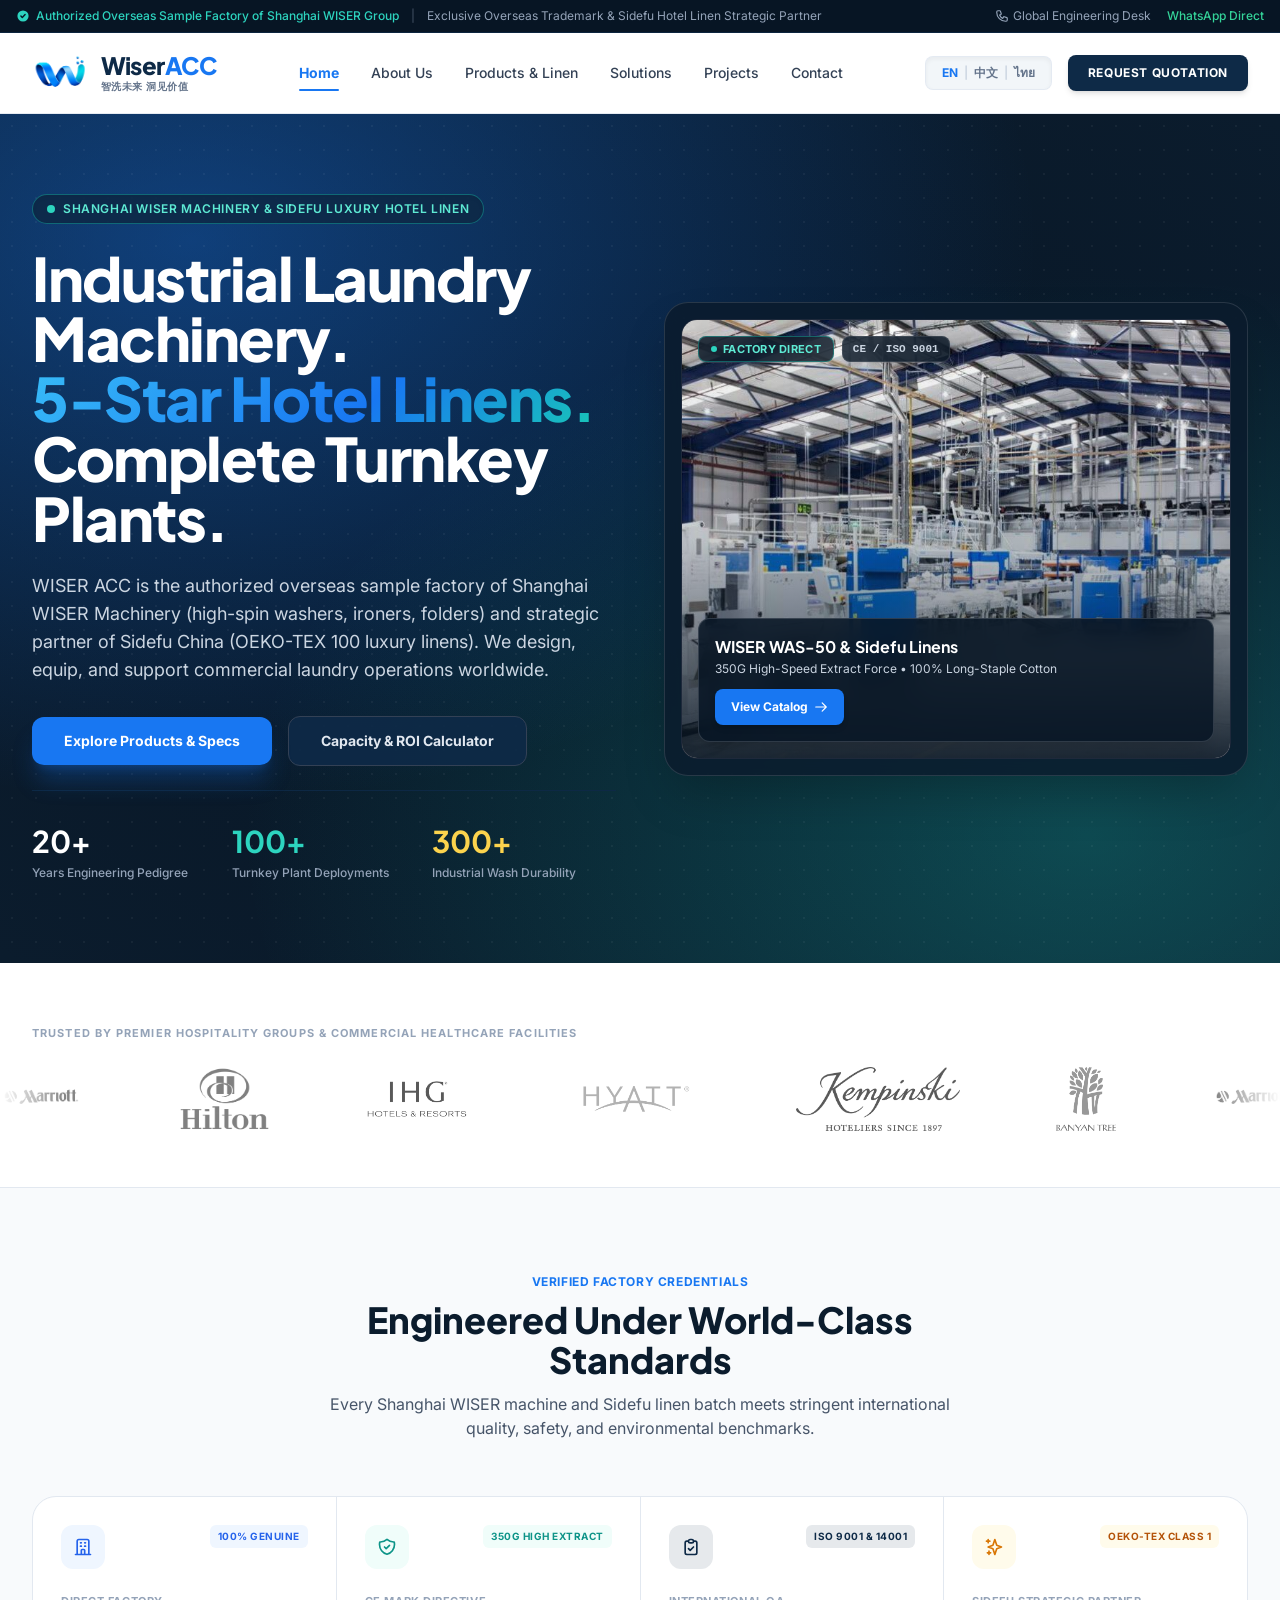
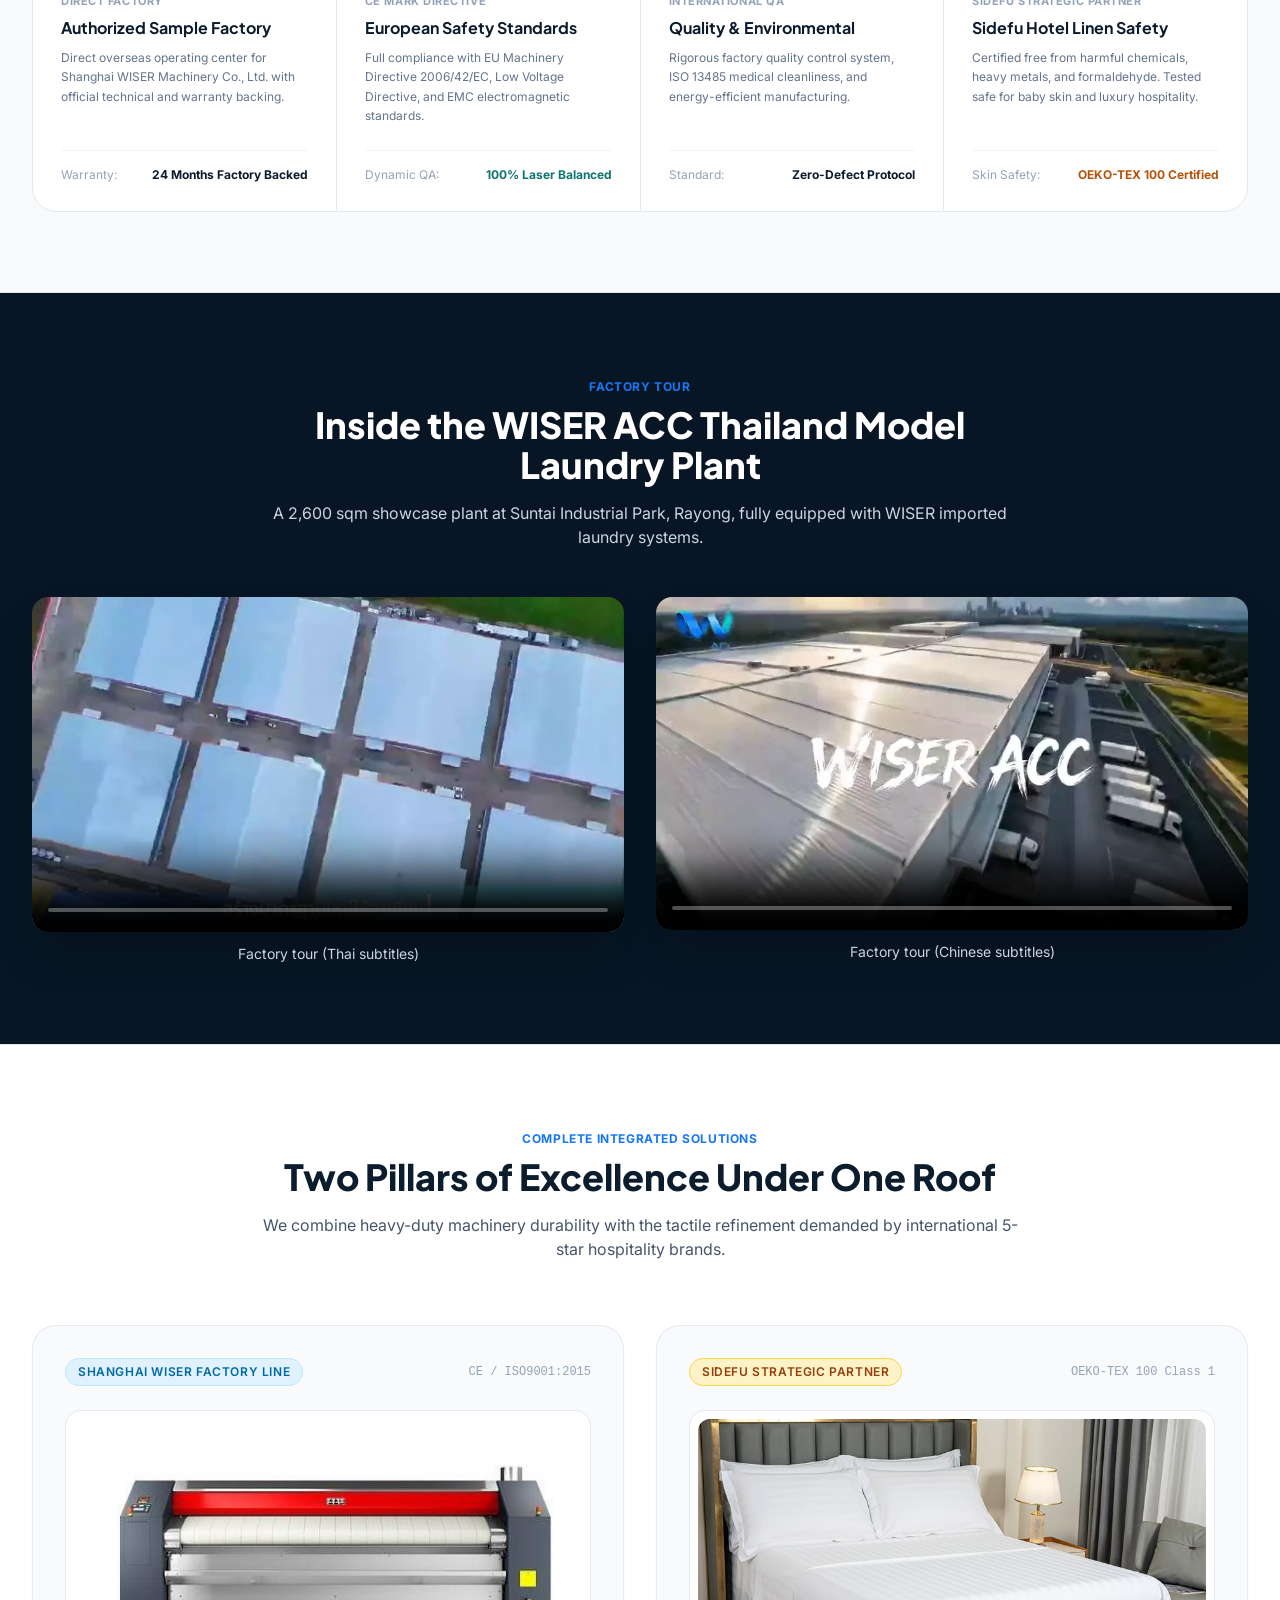
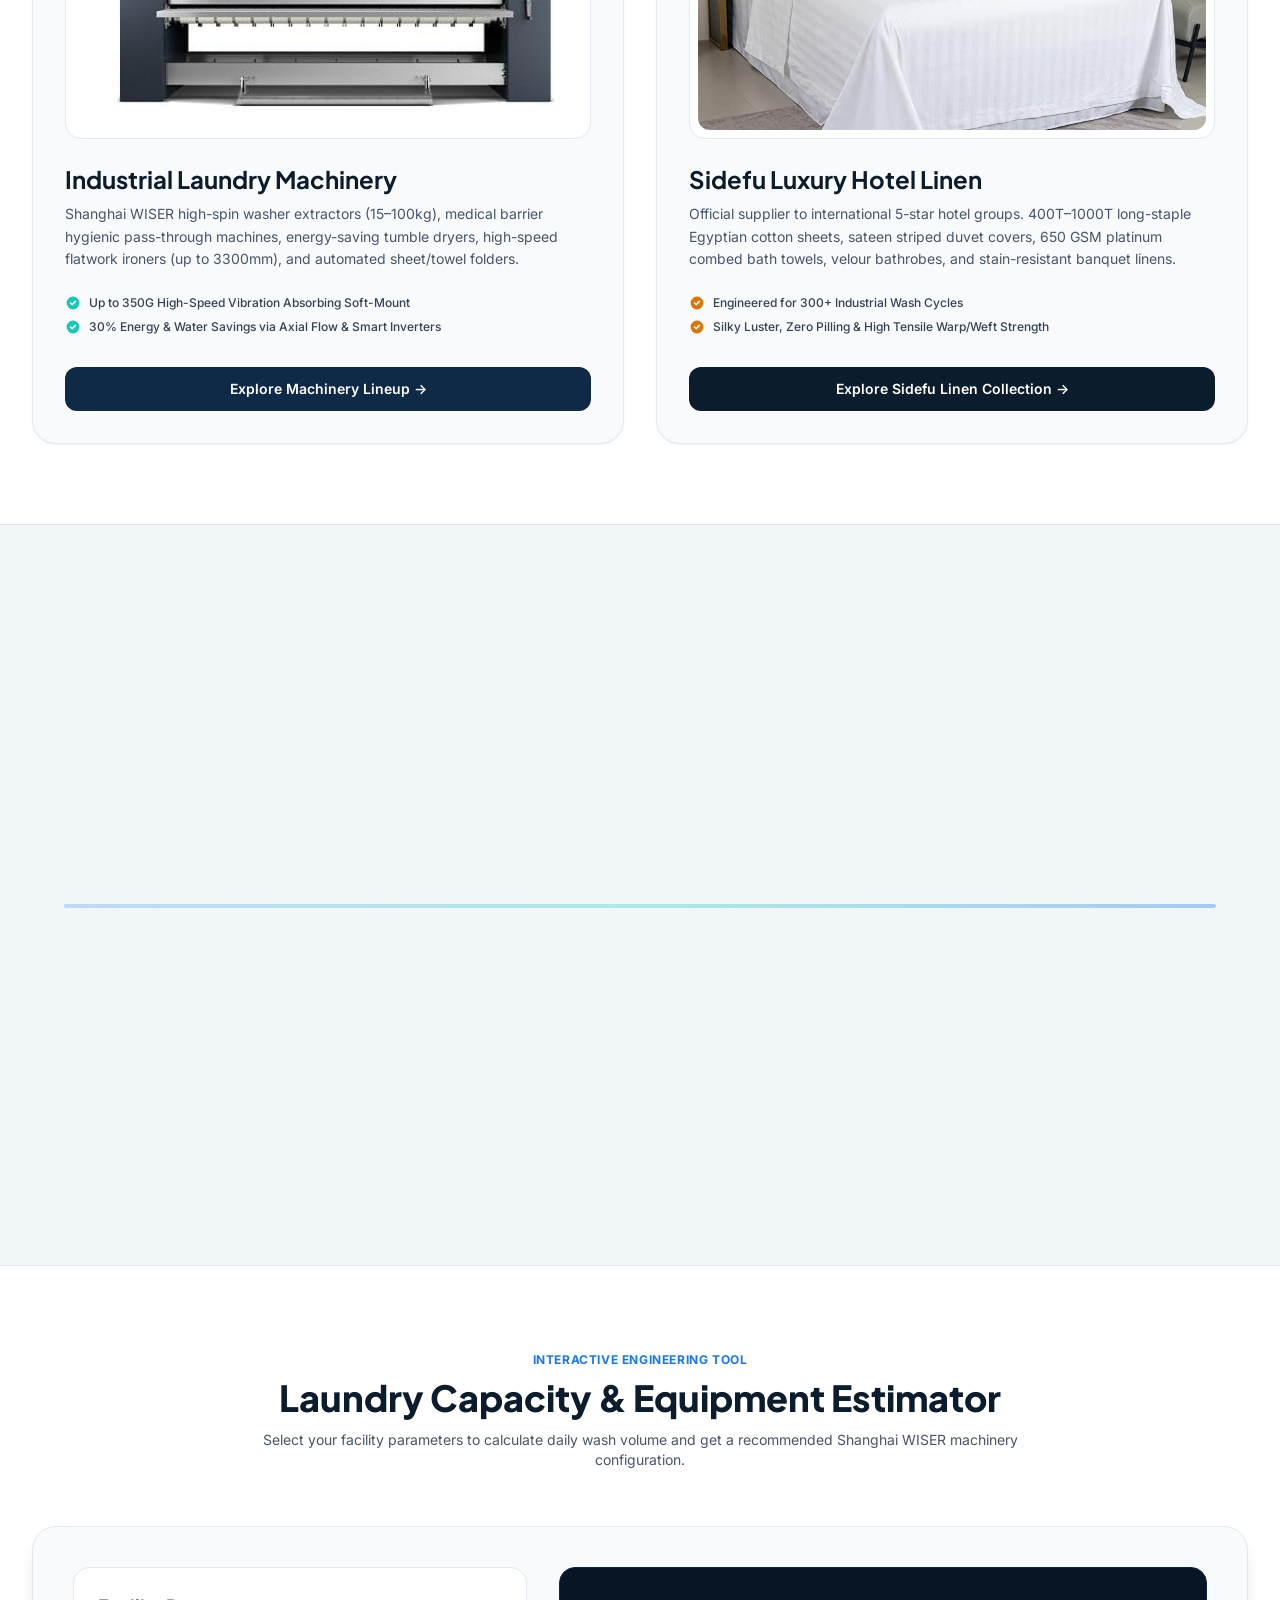
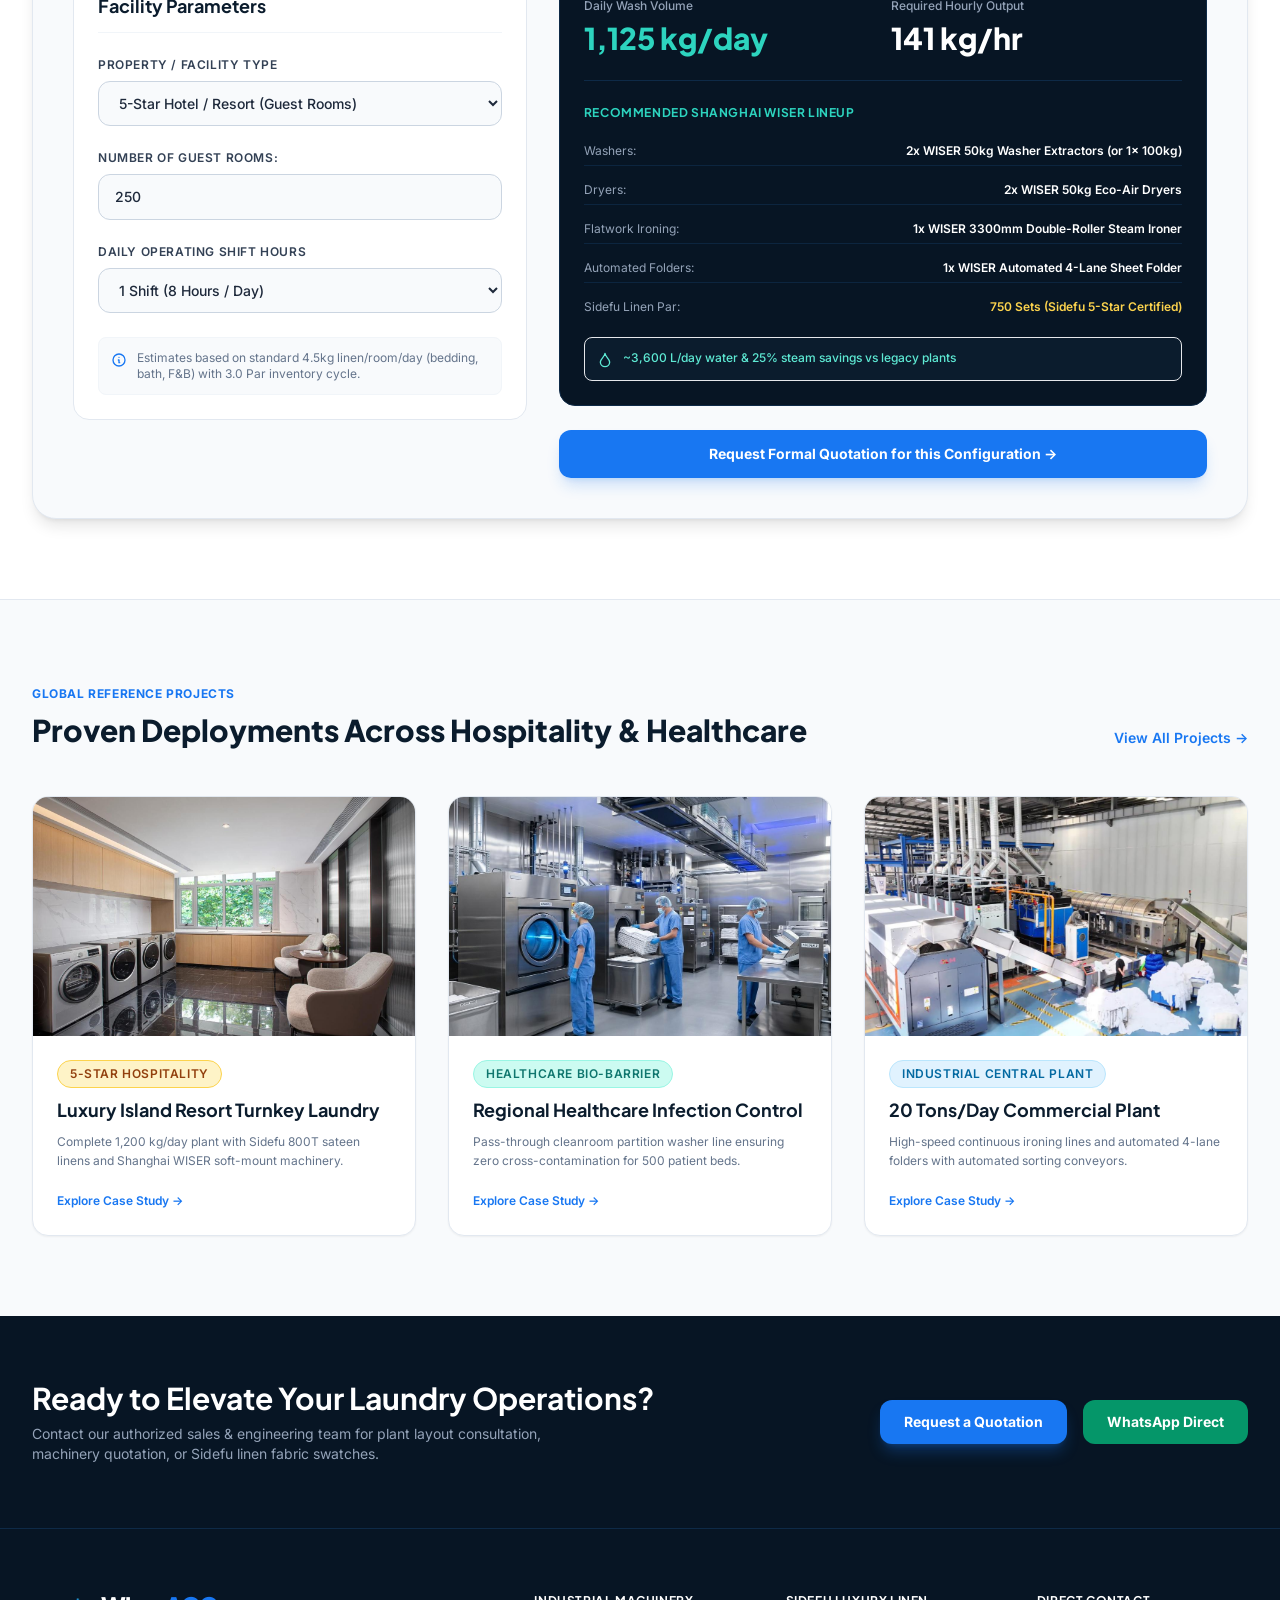
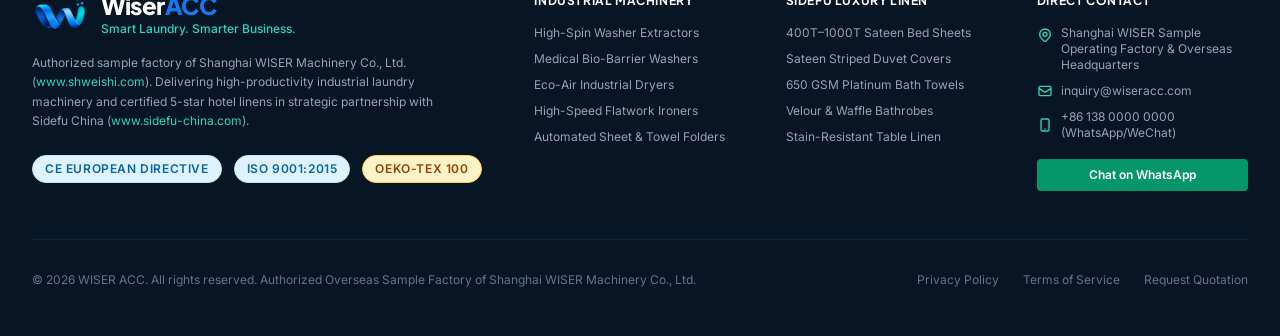
==== commit df4f7d11: "feat: add factory tour video section with HTTP range streaming and translations" ====
--- a/index.html
+++ b/index.html
@@ -144,27 +144,27 @@
     </div>
 
     <!-- Mobile Drawer Menu -->
-    <div id="mobile-menu" class="hidden md:hidden bg-white border-b border-slate-200 px-4 pt-3 pb-6 space-y-3 shadow-xl">
+    <div id="mobile-menu" class="md:hidden absolute w-full left-0 top-full bg-white border-b border-slate-200 px-4 space-y-3 shadow-xl overflow-hidden transition-all duration-300 ease-in-out max-h-0 opacity-0 invisible pt-0 pb-0">
       <!-- Mobile Language Switcher -->
-      <div class="flex items-center justify-between pb-3 border-b border-slate-100">
+      <div class="flex items-center justify-between pb-3 border-b border-slate-100 mt-3">
         <span class="text-xs font-semibold text-slate-500">Language / 语言 / ภาษา</span>
         <div class="inline-flex items-center text-xs font-semibold bg-slate-100 rounded-lg px-2.5 py-1 border border-slate-200">
-          <button type="button" class="lang-btn px-1.5 py-0.5 text-ocean-500 font-bold active-lang" data-lang="en">EN</button>
+          <button type="button" class="lang-btn px-1.5 py-0.5 text-ocean-500 font-bold active-lang active:scale-95 transition-transform" data-lang="en">EN</button>
           <span class="text-slate-300">|</span>
-          <button type="button" class="lang-btn px-1.5 py-0.5 text-slate-500 hover:text-slate-900" data-lang="zh">中文</button>
+          <button type="button" class="lang-btn px-1.5 py-0.5 text-slate-500 hover:text-slate-900 active:scale-95 transition-transform" data-lang="zh">中文</button>
           <span class="text-slate-300">|</span>
-          <button type="button" class="lang-btn px-1.5 py-0.5 text-slate-500 hover:text-slate-900" data-lang="th">ไทย</button>
-        </div>
-      </div>
-
-      <a href="index.html" data-i18n="nav.home" class="block py-2 text-base font-medium text-ocean-500 font-bold">Home</a>
-      <a href="about.html" data-i18n="nav.about" class="block py-2 text-base font-medium text-slate-800 hover:text-ocean-500">About Us</a>
-      <a href="products.html" data-i18n="nav.products" class="block py-2 text-base font-medium text-slate-800 hover:text-ocean-500">Products &amp; Linen</a>
-      <a href="solutions.html" data-i18n="nav.solutions" class="block py-2 text-base font-medium text-slate-800 hover:text-ocean-500">Solutions</a>
-      <a href="projects.html" data-i18n="nav.projects" class="block py-2 text-base font-medium text-slate-800 hover:text-ocean-500">Projects</a>
-      <a href="contact.html" data-i18n="nav.contact" class="block py-2 text-base font-medium text-slate-800 hover:text-ocean-500">Contact</a>
-      <div class="pt-4 border-t border-slate-100">
-        <a href="contact.html" data-i18n="nav.instantQuote" class="block text-center w-full py-3 bg-ocean-500 text-white font-semibold rounded-lg text-sm">
+          <button type="button" class="lang-btn px-1.5 py-0.5 text-slate-500 hover:text-slate-900 active:scale-95 transition-transform" data-lang="th">ไทย</button>
+        </div>
+      </div>
+
+      <a href="index.html" data-i18n="nav.home" class="block py-2 text-base font-medium text-ocean-500 font-bold active:scale-95 transition-transform origin-left">Home</a>
+      <a href="about.html" data-i18n="nav.about" class="block py-2 text-base font-medium text-slate-800 hover:text-ocean-500 active:scale-95 transition-transform origin-left">About Us</a>
+      <a href="products.html" data-i18n="nav.products" class="block py-2 text-base font-medium text-slate-800 hover:text-ocean-500 active:scale-95 transition-transform origin-left">Products &amp; Linen</a>
+      <a href="solutions.html" data-i18n="nav.solutions" class="block py-2 text-base font-medium text-slate-800 hover:text-ocean-500 active:scale-95 transition-transform origin-left">Solutions</a>
+      <a href="projects.html" data-i18n="nav.projects" class="block py-2 text-base font-medium text-slate-800 hover:text-ocean-500 active:scale-95 transition-transform origin-left">Projects</a>
+      <a href="contact.html" data-i18n="nav.contact" class="block py-2 text-base font-medium text-slate-800 hover:text-ocean-500 active:scale-95 transition-transform origin-left">Contact</a>
+      <div class="pt-4 border-t border-slate-100 pb-2">
+        <a href="contact.html" data-i18n="nav.instantQuote" class="block text-center w-full py-3 bg-ocean-500 text-white font-semibold rounded-lg text-sm active:scale-95 transition-transform">
           Get Instant Quotation
         </a>
       </div>
@@ -365,6 +365,31 @@
           </div>
         </div>
 
+      </div>
+    </div>
+  </section>
+
+    <!-- FACTORY TOUR VIDEO SECTION -->
+  <section class="py-20 bg-navy-950 text-white border-b border-slate-200">
+    <div class="max-w-7xl mx-auto px-4 sm:px-6 lg:px-8">
+      <div class="text-center max-w-3xl mx-auto mb-12 reveal">
+        <span class="text-xs font-bold uppercase tracking-wider text-ocean-500" data-i18n="factoryTour.tag">Factory Tour</span>
+        <h2 class="text-3xl sm:text-4xl font-extrabold mt-2 font-display" data-i18n="factoryTour.title">Inside the WISER ACC Thailand Model Laundry Plant</h2>
+        <p class="text-slate-300 mt-4 text-base" data-i18n="factoryTour.desc">A 2,600 sqm showcase plant at Suntai Industrial Park, Rayong, fully equipped with WISER imported laundry systems.</p>
+      </div>
+      <div class="grid md:grid-cols-2 gap-8">
+        <figure class="reveal">
+          <video class="w-full aspect-video rounded-2xl shadow-2xl bg-black" controls preload="none" playsinline poster="assets/video/factory-tour-th-poster.webp">
+            <source src="assets/video/factory-tour-th.mp4" type="video/mp4">
+          </video>
+          <figcaption class="mt-3 text-sm text-slate-300 text-center" data-i18n="factoryTour.thCaption">Factory tour (Thai subtitles)</figcaption>
+        </figure>
+        <figure class="reveal delay-100">
+          <video class="w-full aspect-video rounded-2xl shadow-2xl bg-black" controls preload="none" playsinline poster="assets/video/factory-tour-zh-poster.webp">
+            <source src="assets/video/factory-tour-zh.mp4" type="video/mp4">
+          </video>
+          <figcaption class="mt-3 text-sm text-slate-300 text-center" data-i18n="factoryTour.zhCaption">Factory tour (Chinese subtitles)</figcaption>
+        </figure>
       </div>
     </div>
   </section>
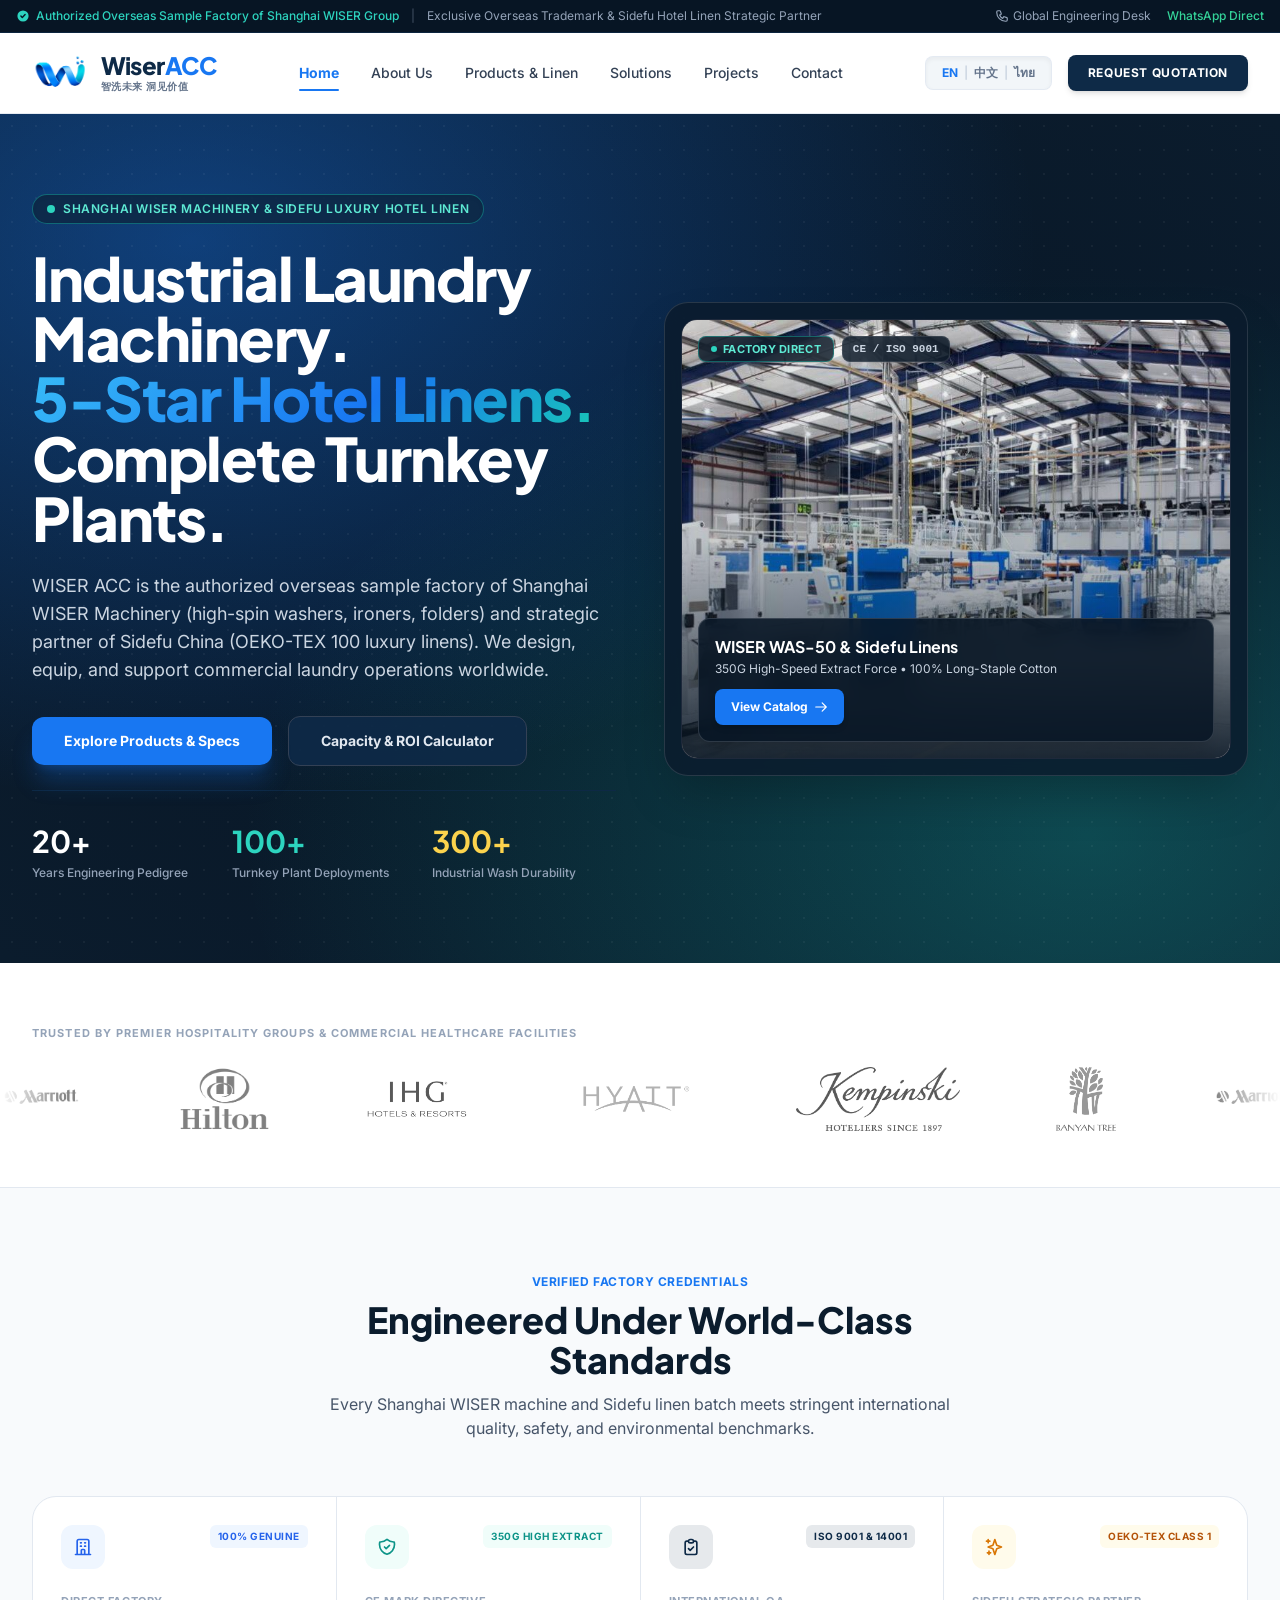
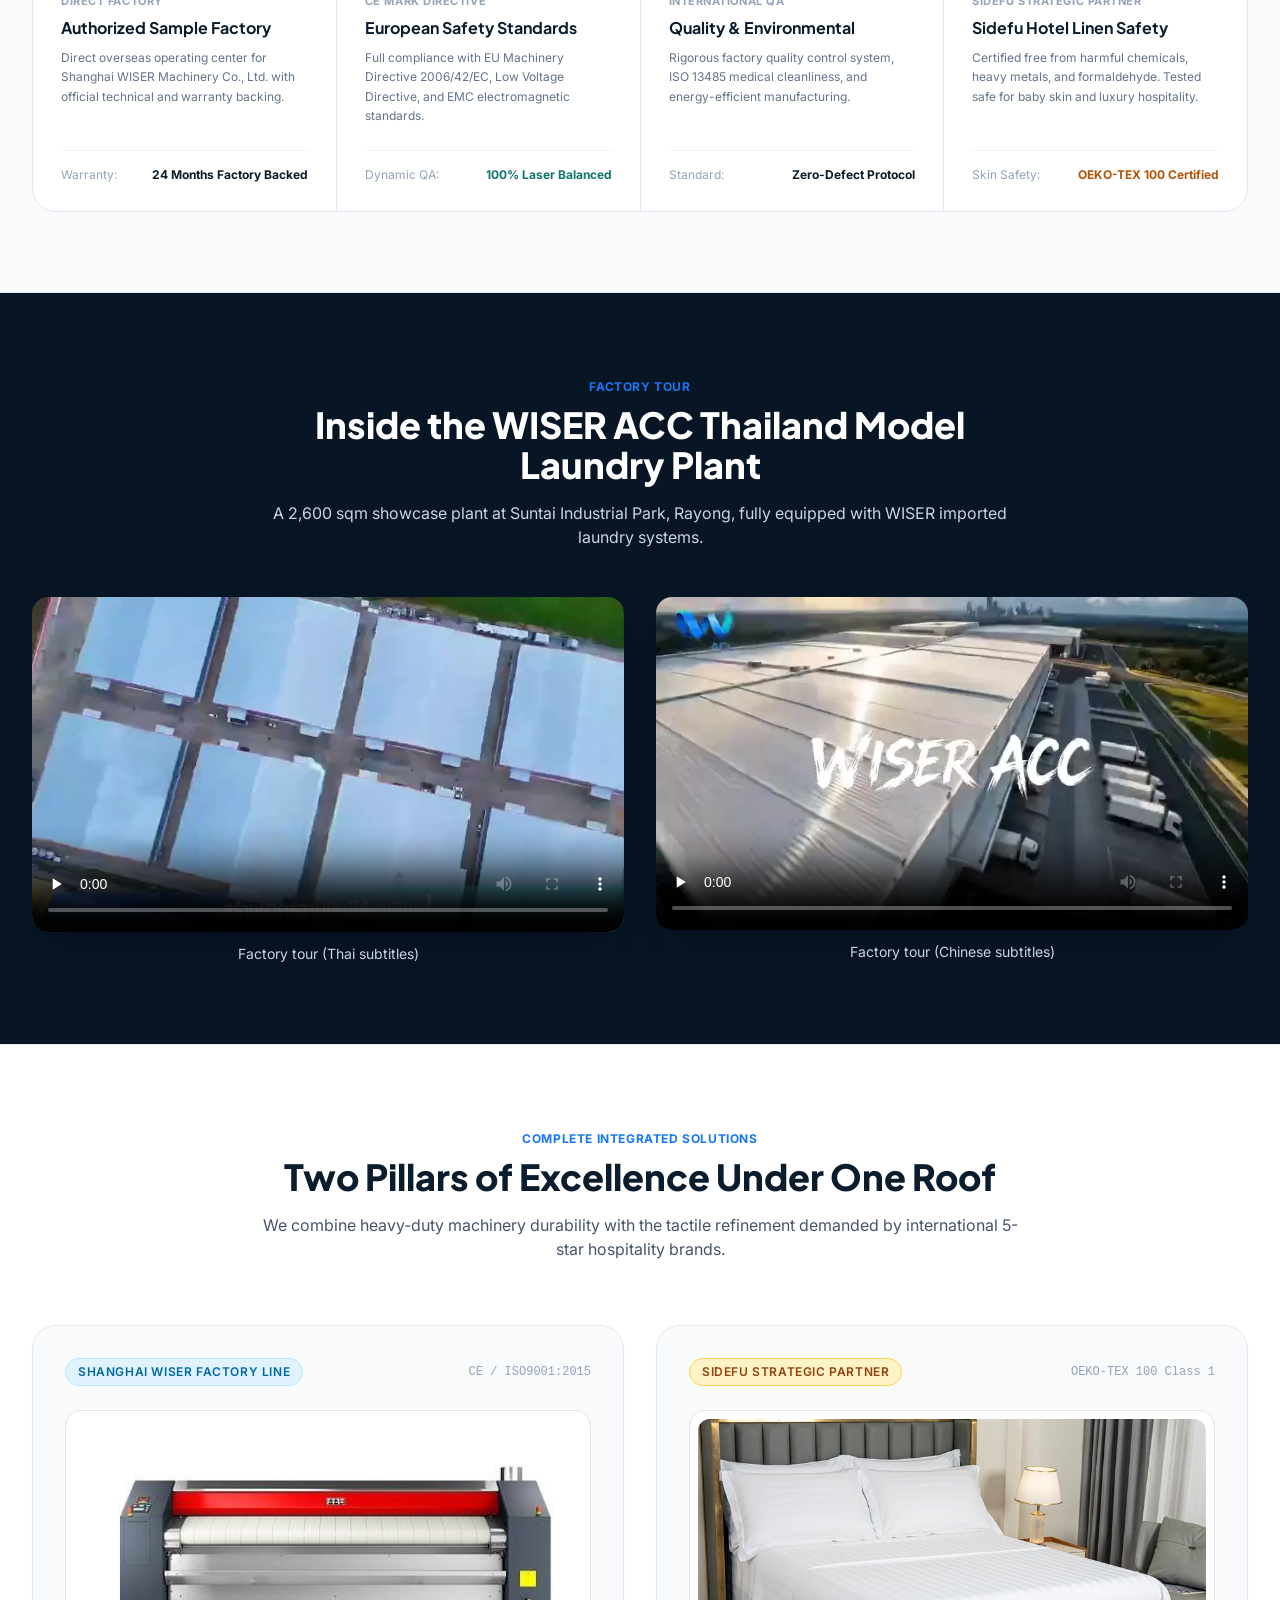
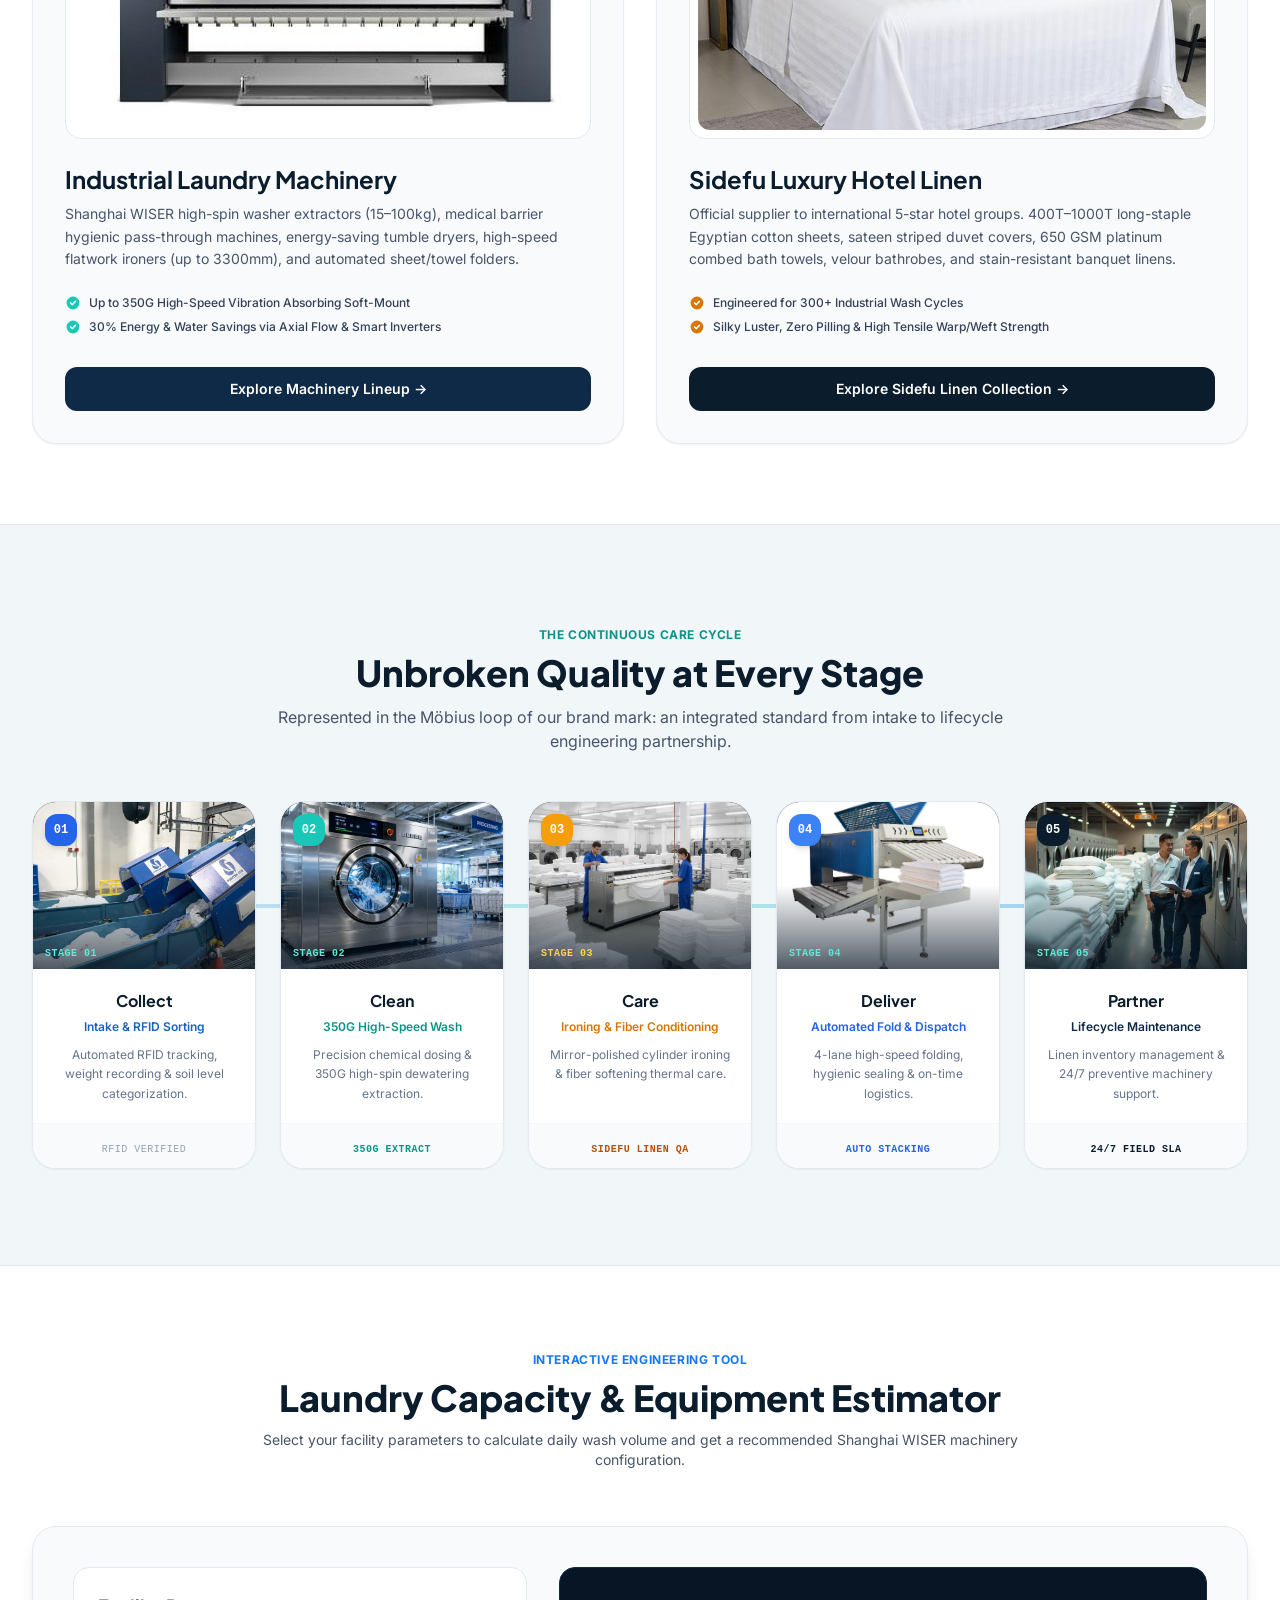
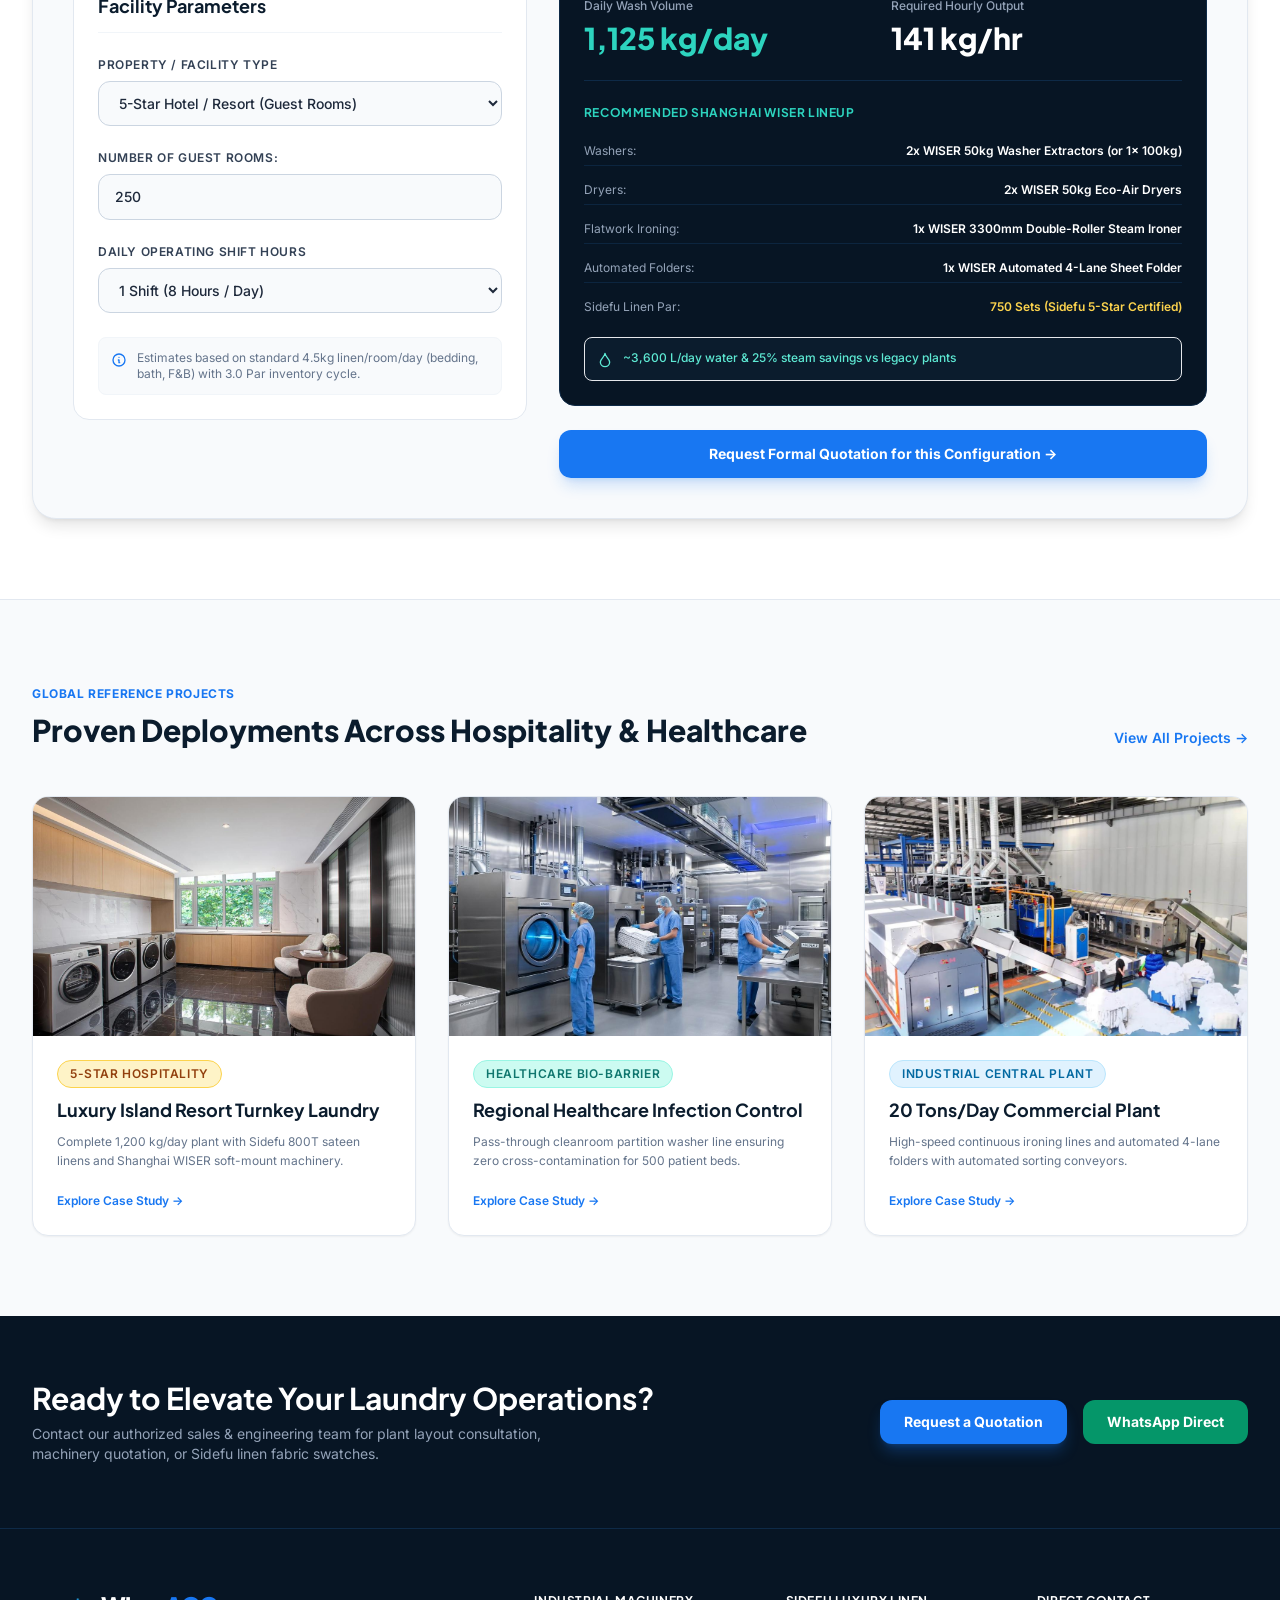
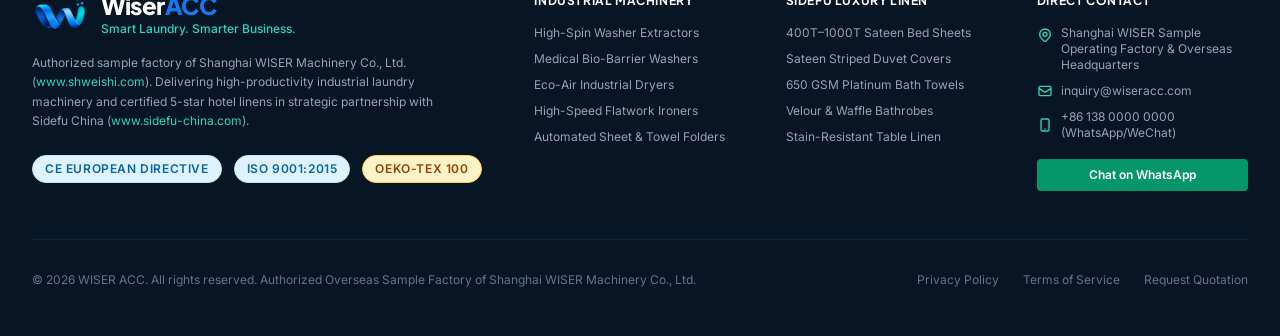
==== commit 77789137: "feat: add custom stylesheet and update page assets for luxury styling" ====
--- a/index.html
+++ b/index.html
@@ -70,7 +70,7 @@
 
   <!-- Production Compiled Tailwind CSS & Custom Styles -->
   <link rel="stylesheet" href="assets/css/tailwind.min.css?v=2">
-  <link rel="stylesheet" href="assets/css/style.css?v=2">
+  <link rel="stylesheet" href="assets/css/style.css?v=3">
 </head>
 <body class="bg-slate-50 text-slate-900 font-body antialiased flex flex-col min-h-screen">
 
--- a/assets/css/style.css
+++ b/assets/css/style.css
@@ -400,3 +400,12 @@
     background: #FFFFFF !important;
   }
 }
+
+/* Mobile menu state utilities (missing from the compiled tailwind.min.css).
+   Without these the closed menu stays rendered, invisible but full-height,
+   and intercepts taps on content underneath (e.g. video controls on phones). */
+#mobile-menu.max-h-0 { max-height: 0; }
+#mobile-menu.invisible { visibility: hidden; pointer-events: none; }
+#mobile-menu.pb-0 { padding-bottom: 0; }
+#mobile-menu.opacity-100 { opacity: 1; }
+#mobile-menu.max-h-\[600px\] { max-height: 600px; }
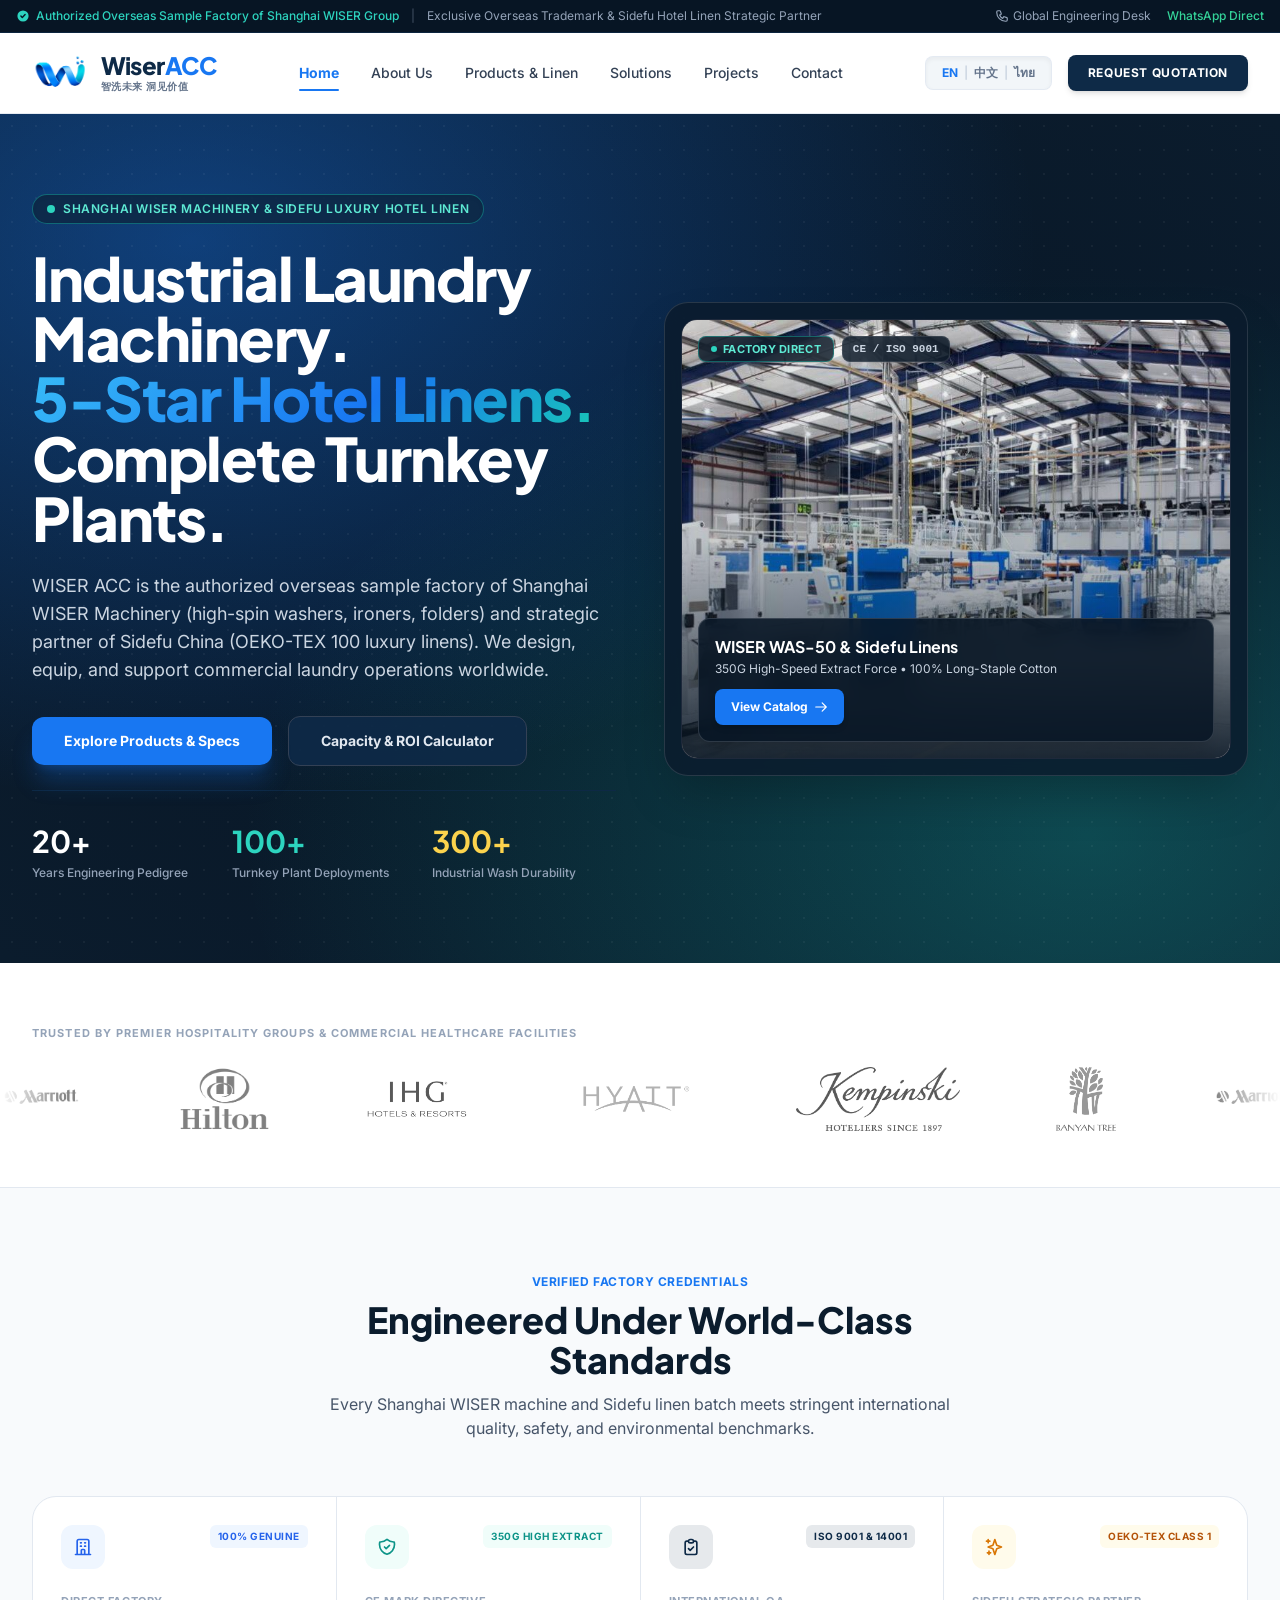
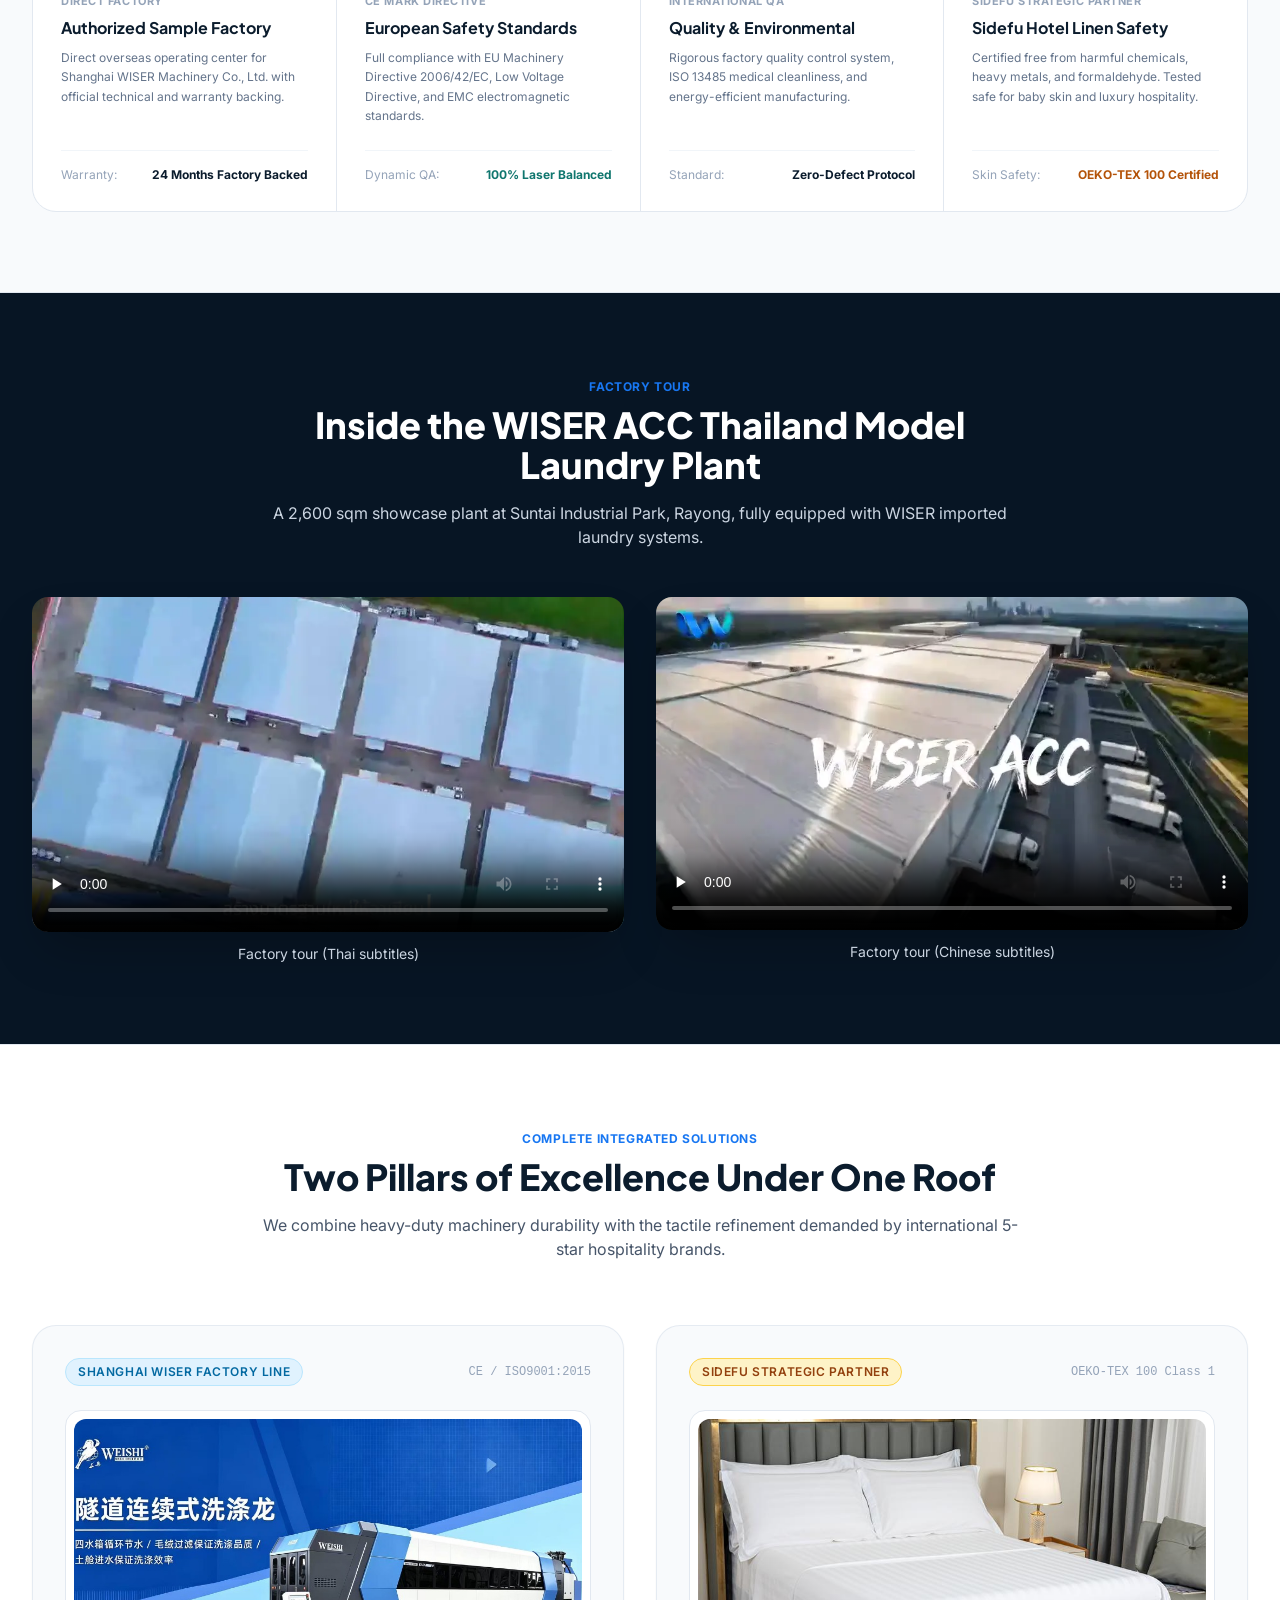
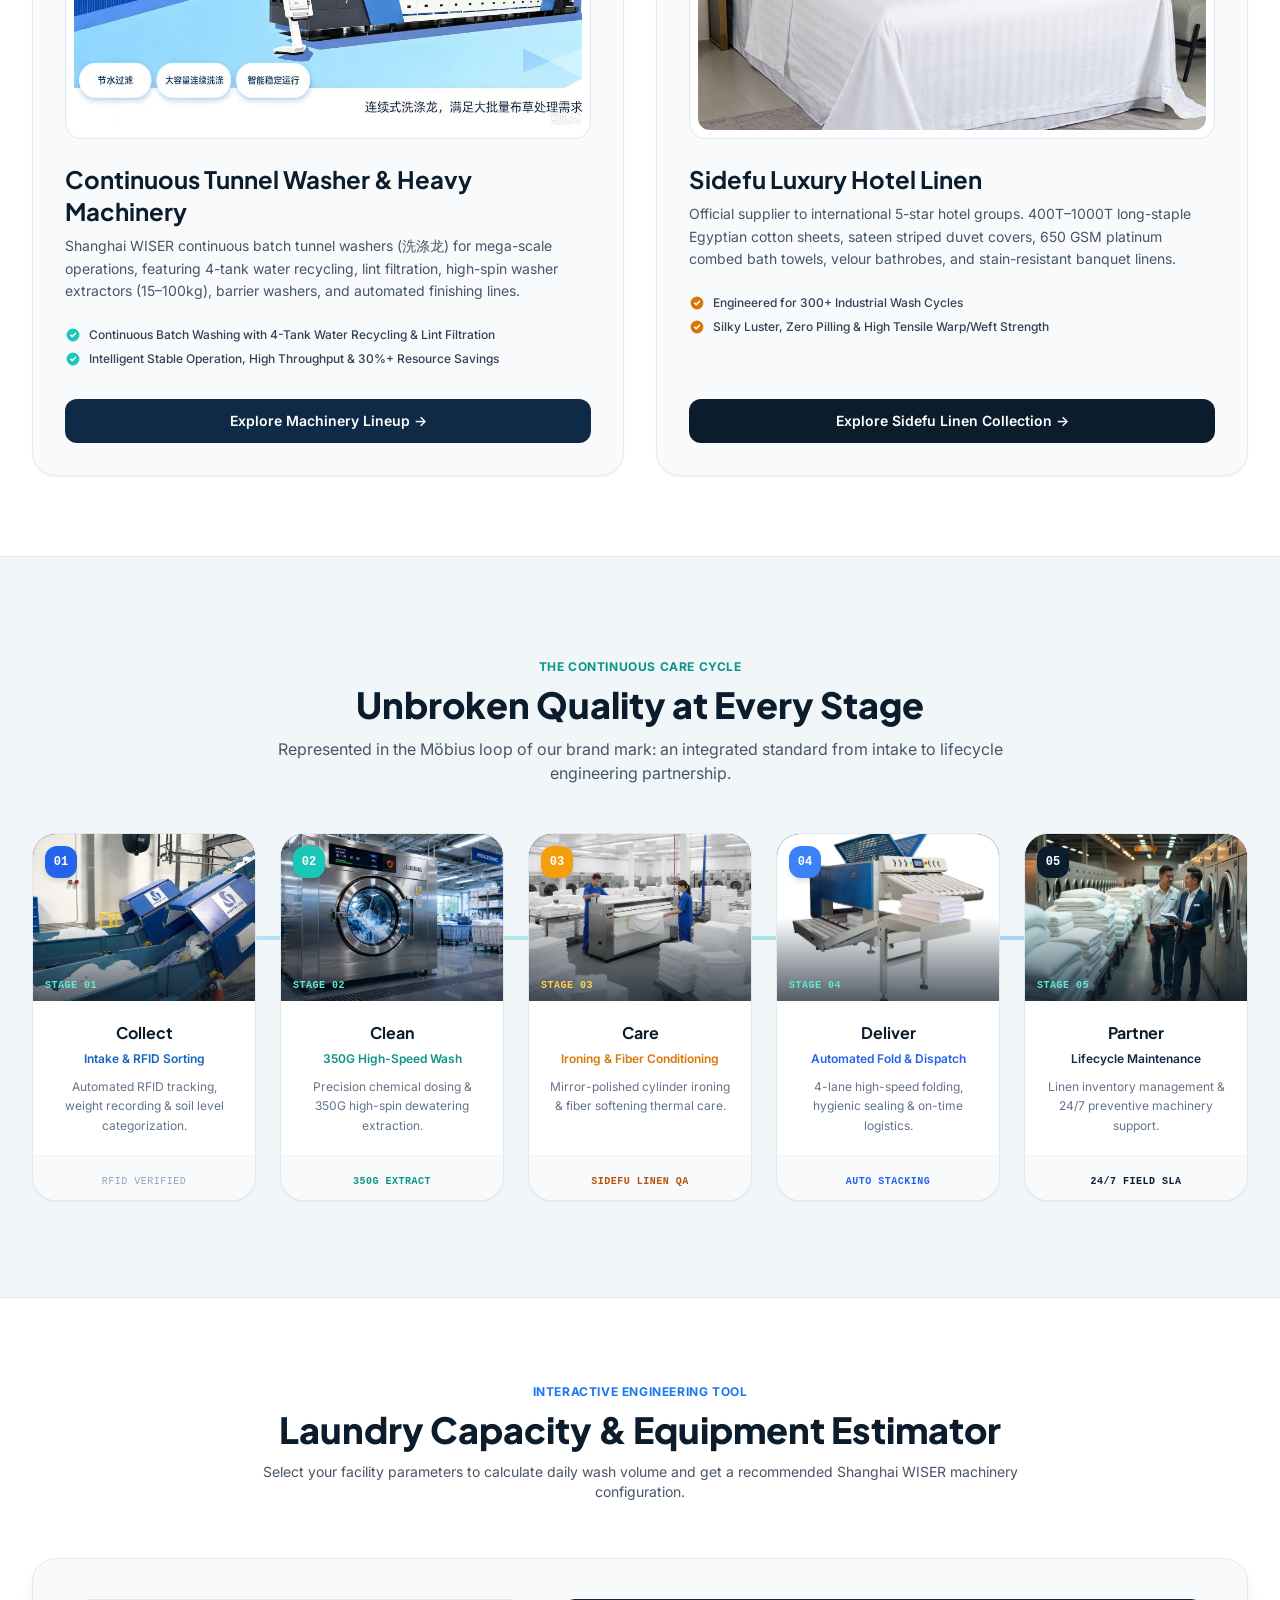
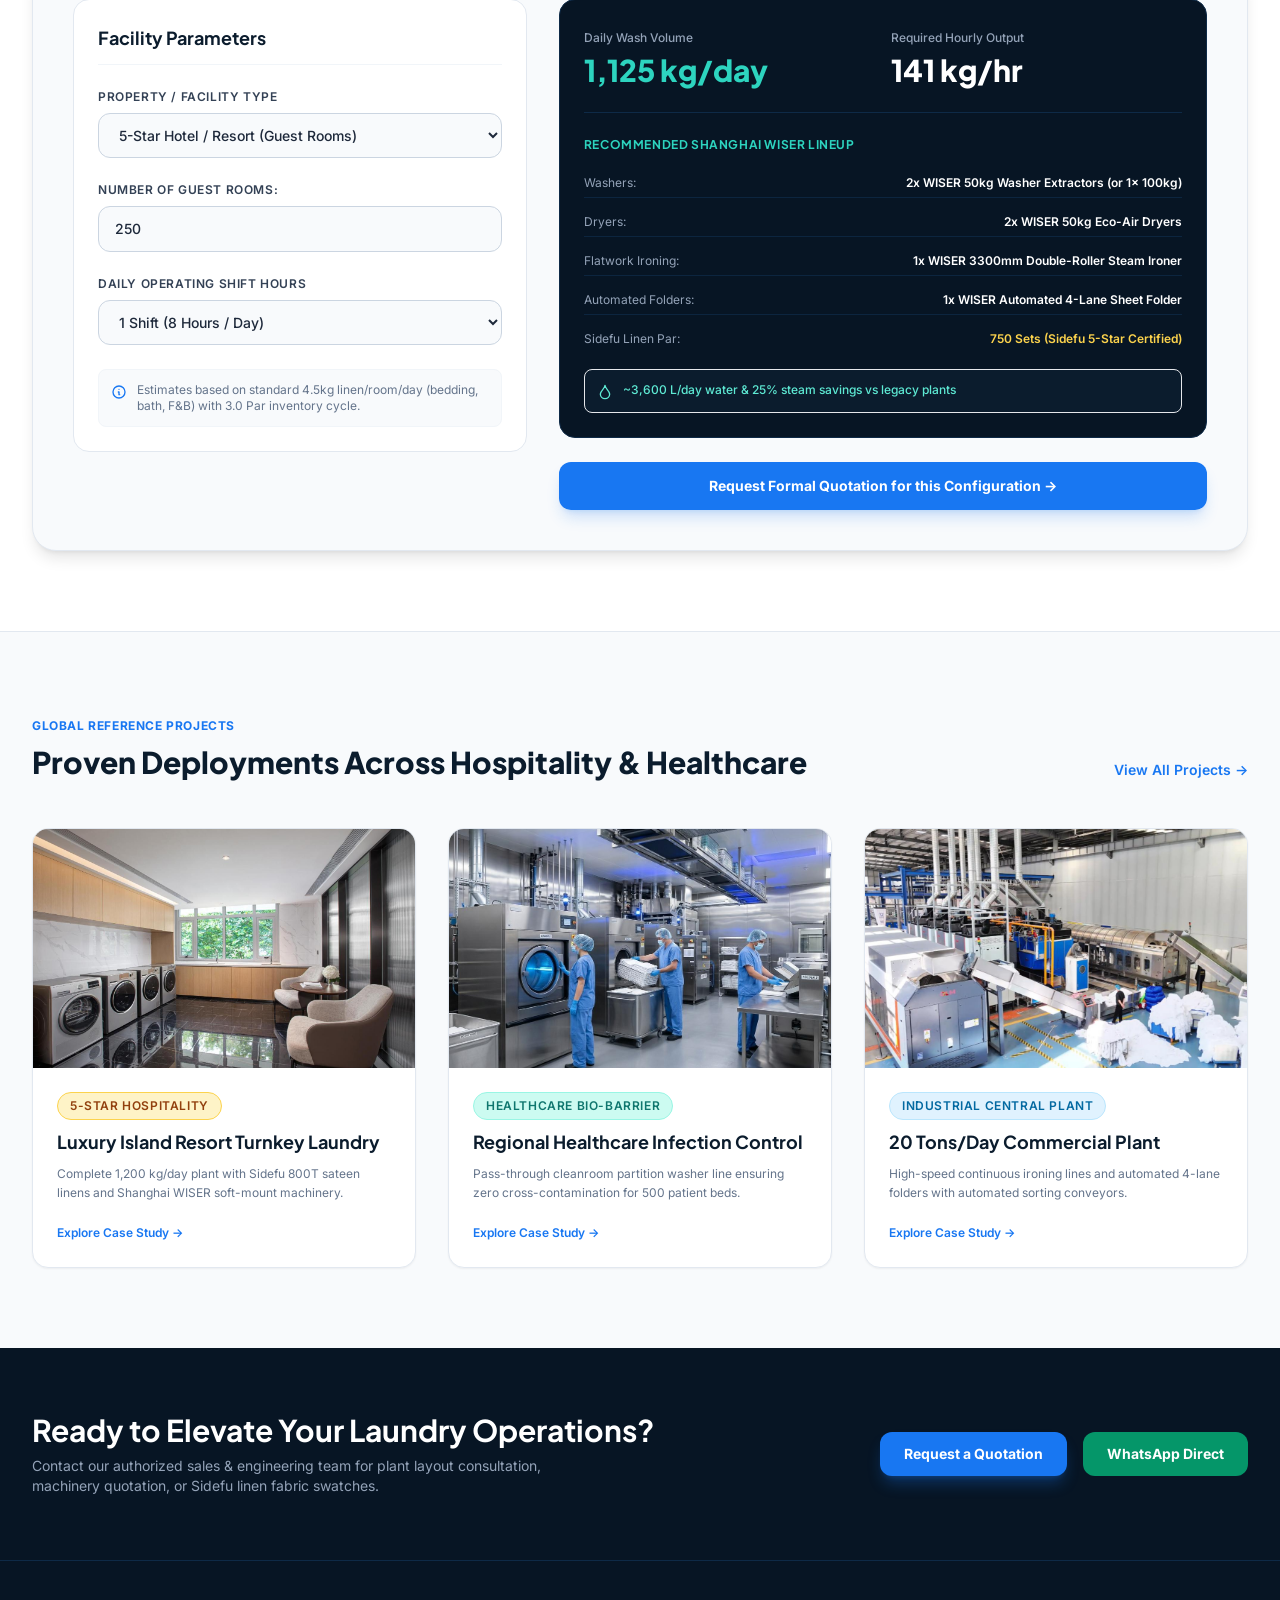
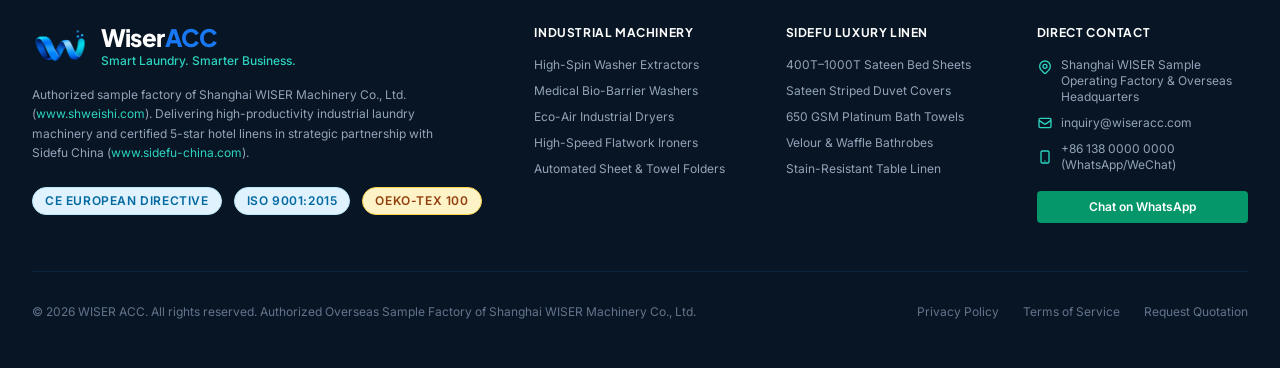
==== commit 9cf4539b: "feat: add continuous tunnel washer imagery, bilingual translations, and catalog assets" ====
--- a/index.html
+++ b/index.html
@@ -412,20 +412,20 @@
               <span class="text-xs font-mono text-slate-400" data-i18n="pillars.card1Standard">CE / ISO9001:2015</span>
             </div>
             <div class="aspect-[16/10] rounded-2xl bg-white p-2 border border-slate-200 flex items-center justify-center mb-6 overflow-hidden">
-              <img src="assets/images/machinery/flatwork-ironer.jpg" alt="Shanghai WISER Flatwork Ironer" loading="lazy" decoding="async" class="w-full h-full object-cover rounded-xl" />
-            </div>
-            <h3 class="text-2xl font-bold text-navy-900 mb-2 font-display" data-i18n="pillars.card1Title">Industrial Laundry Machinery</h3>
+              <img src="assets/images/machinery/tunnel-washer.jpg" alt="Shanghai WISER Continuous Tunnel Washer System" loading="lazy" decoding="async" class="w-full h-full object-cover rounded-xl" />
+            </div>
+            <h3 class="text-2xl font-bold text-navy-900 mb-2 font-display" data-i18n="pillars.card1Title">Continuous Tunnel Washer & Heavy Machinery</h3>
             <p class="text-sm text-slate-600 mb-6 leading-relaxed" data-i18n="pillars.card1Desc">
-              Shanghai WISER high-spin washer extractors (15–100kg), medical barrier hygienic pass-through machines, energy-saving tumble dryers, high-speed flatwork ironers (up to 3300mm), and automated sheet/towel folders.
+              Shanghai WISER continuous batch tunnel washers (洗涤龙) for mega-scale operations, featuring 4-tank water recycling, lint filtration, high-spin washer extractors (15–100kg), barrier washers, and automated finishing lines.
             </p>
             <ul class="space-y-2 text-xs text-slate-700 font-medium mb-8">
               <li class="flex items-center gap-2">
                 <svg class="w-4 h-4 text-teal-500 shrink-0" fill="currentColor" viewBox="0 0 20 20"><path fill-rule="evenodd" d="M10 18a8 8 0 100-16 8 8 0 000 16zm3.707-9.293a1 1 0 00-1.414-1.414L9 10.586 7.707 9.293a1 1 0 00-1.414 1.414l2 2a1 1 0 001.414 0l4-4z" clip-rule="evenodd"/></svg>
-                <span data-i18n="pillars.card1Point1">Up to 350G High-Speed Vibration Absorbing Soft-Mount</span>
+                <span data-i18n="pillars.card1Point1">Continuous Batch Washing with 4-Tank Water Recycling & Lint Filtration</span>
               </li>
               <li class="flex items-center gap-2">
                 <svg class="w-4 h-4 text-teal-500 shrink-0" fill="currentColor" viewBox="0 0 20 20"><path fill-rule="evenodd" d="M10 18a8 8 0 100-16 8 8 0 000 16zm3.707-9.293a1 1 0 00-1.414-1.414L9 10.586 7.707 9.293a1 1 0 00-1.414 1.414l2 2a1 1 0 001.414 0l4-4z" clip-rule="evenodd"/></svg>
-                <span data-i18n="pillars.card1Point2">30% Energy &amp; Water Savings via Axial Flow &amp; Smart Inverters</span>
+                <span data-i18n="pillars.card1Point2">Intelligent Stable Operation, High Throughput & 30%+ Resource Savings</span>
               </li>
             </ul>
           </div>
